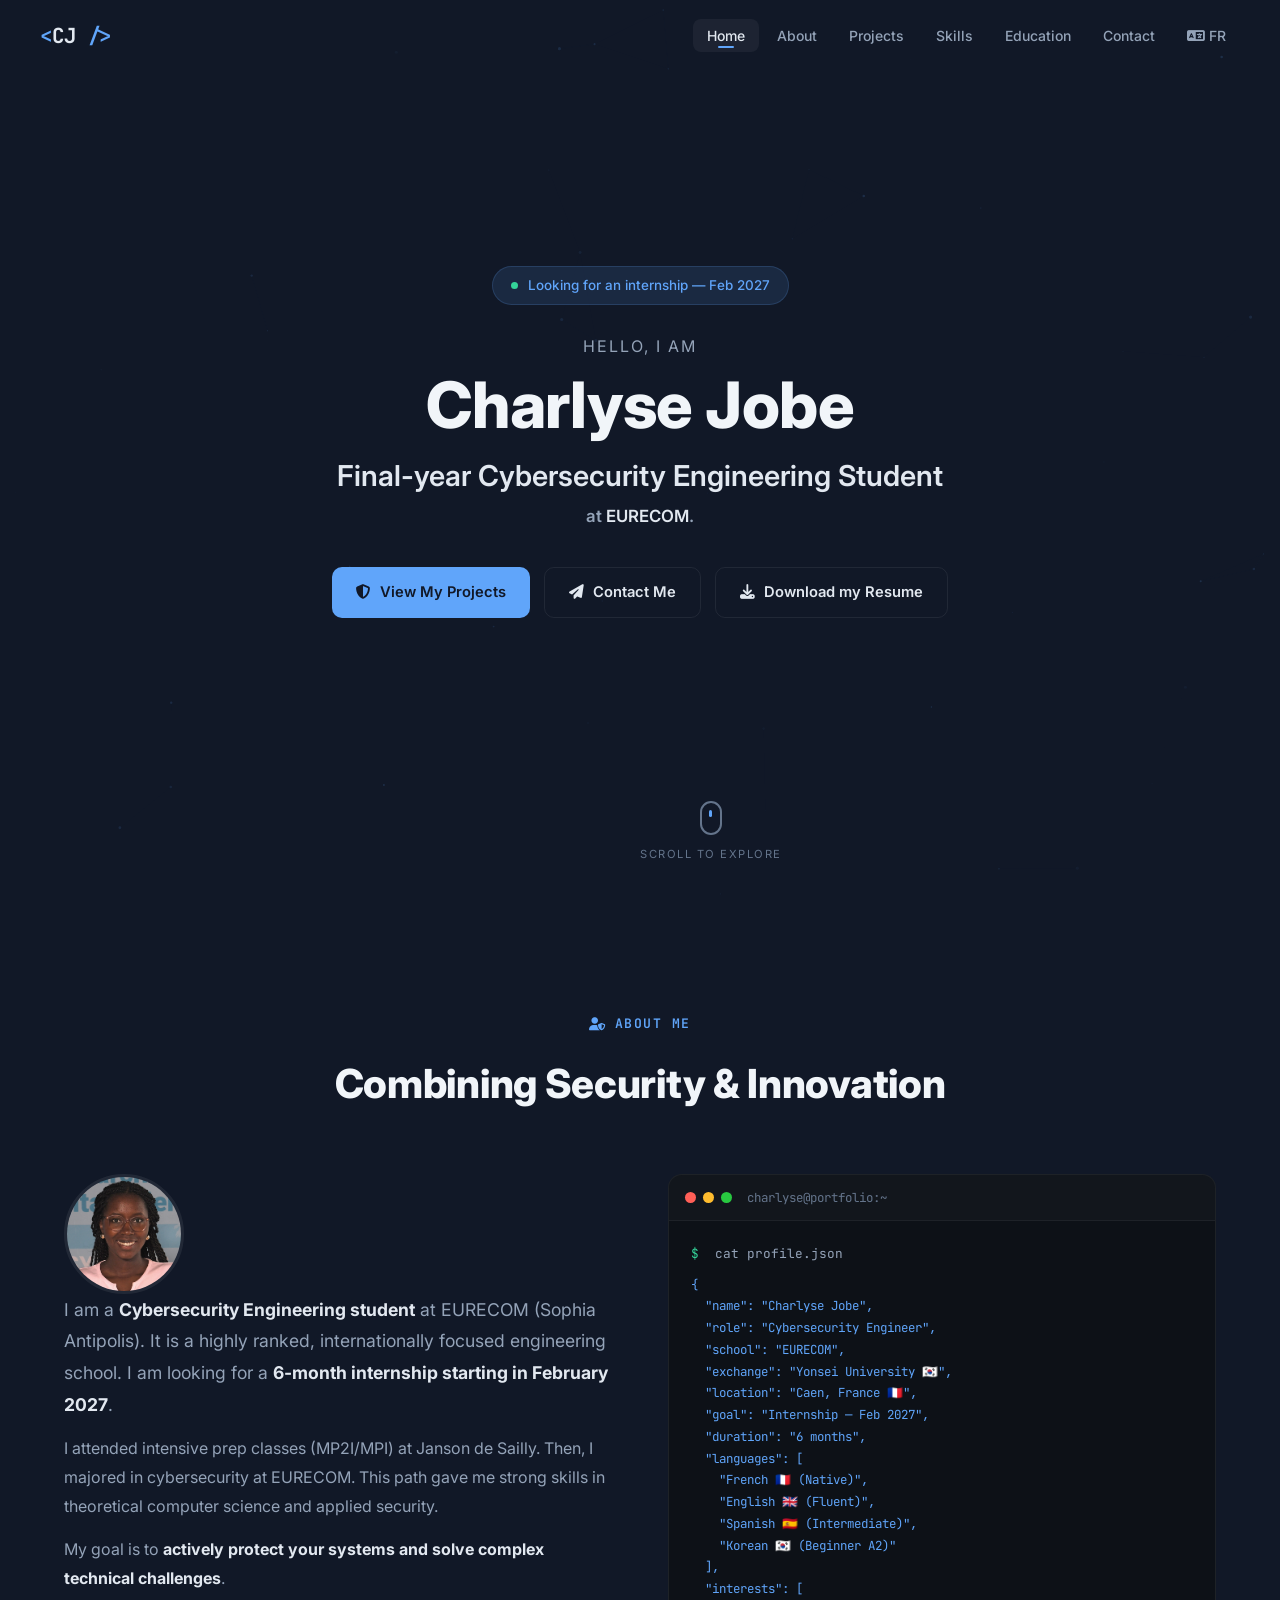
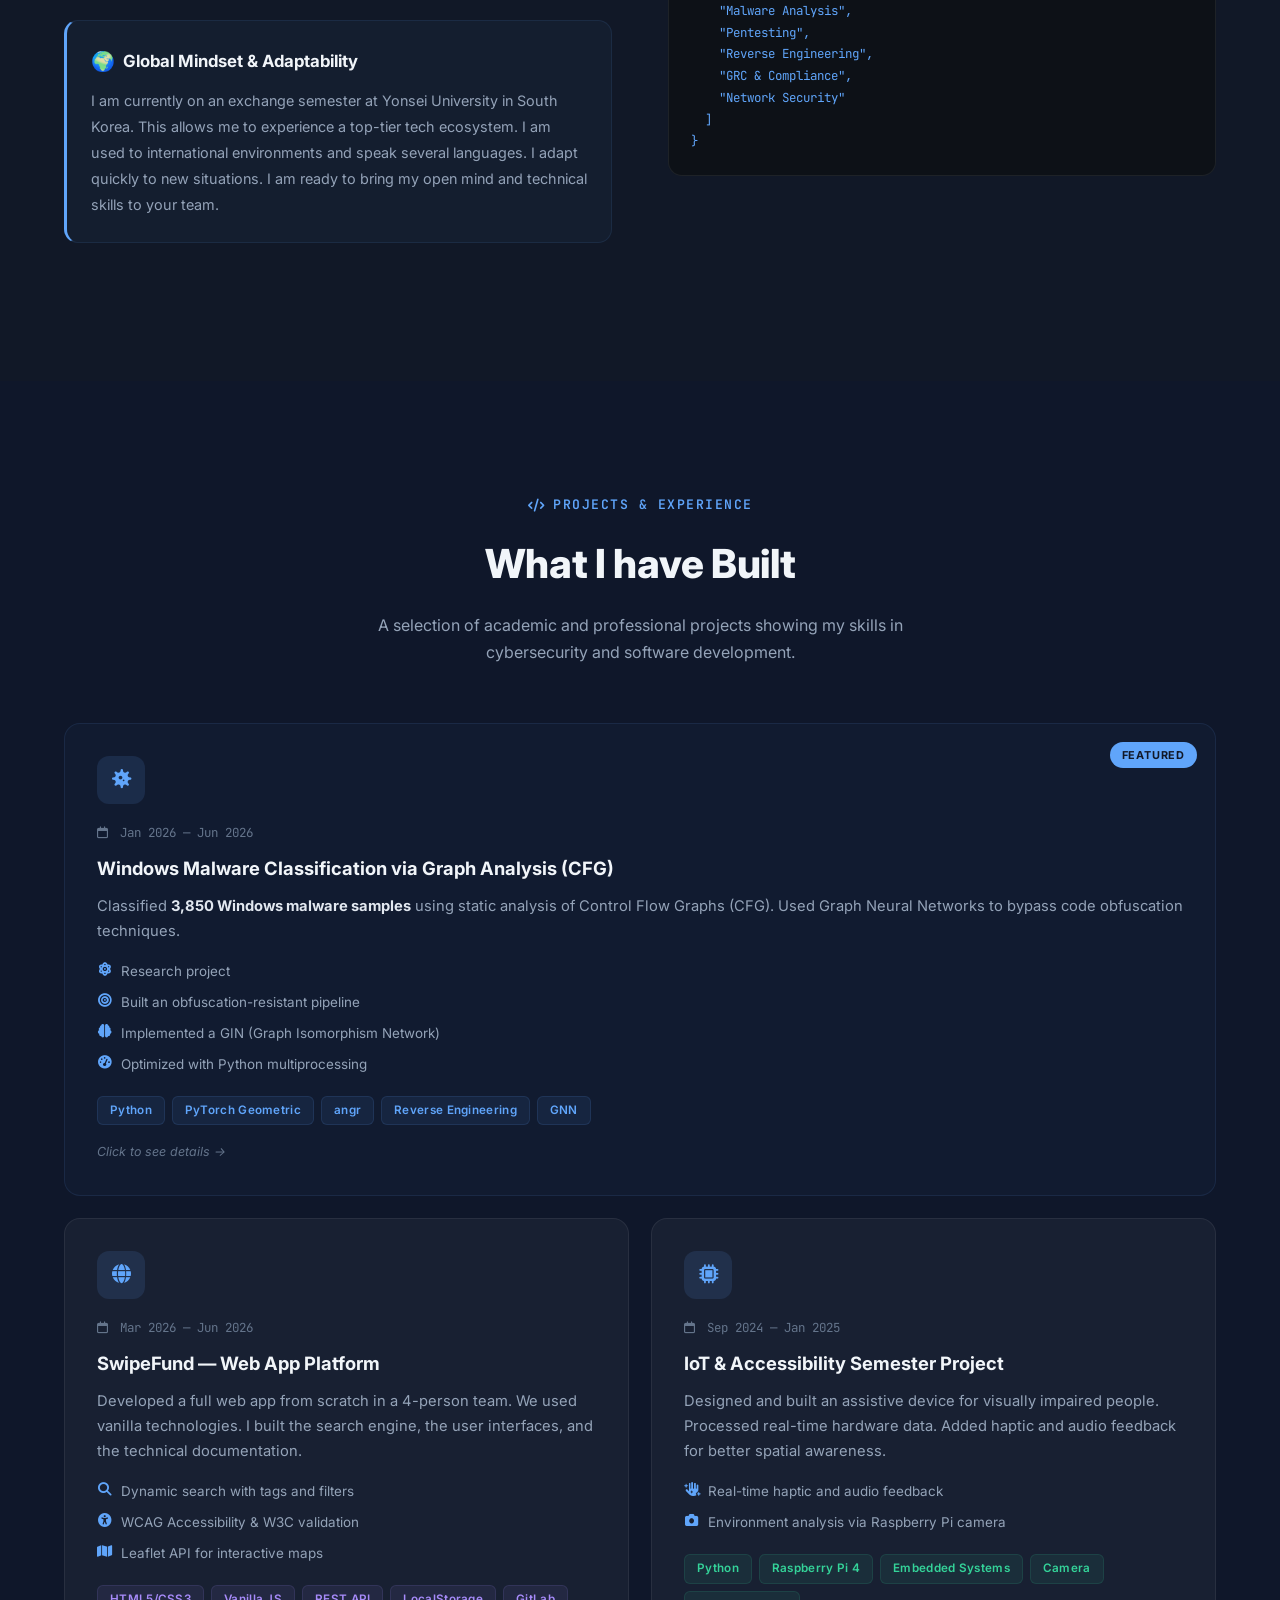
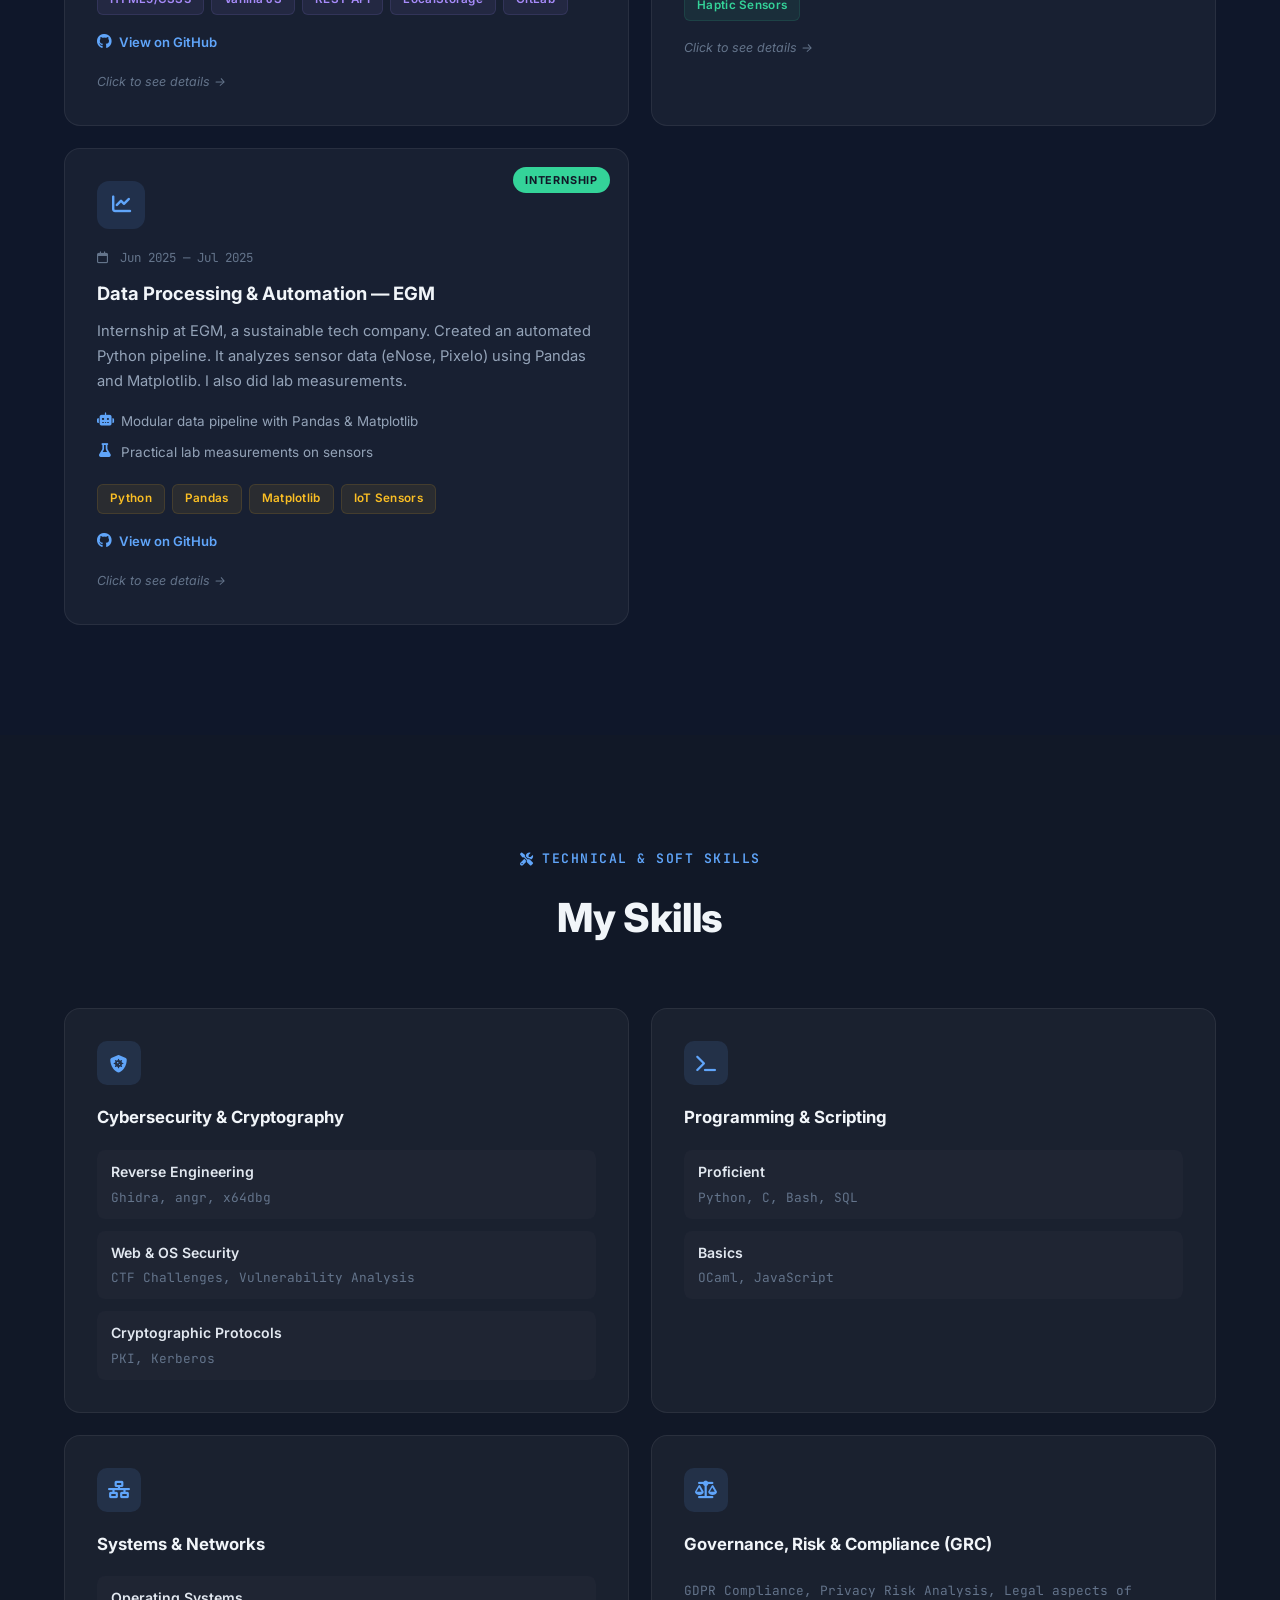
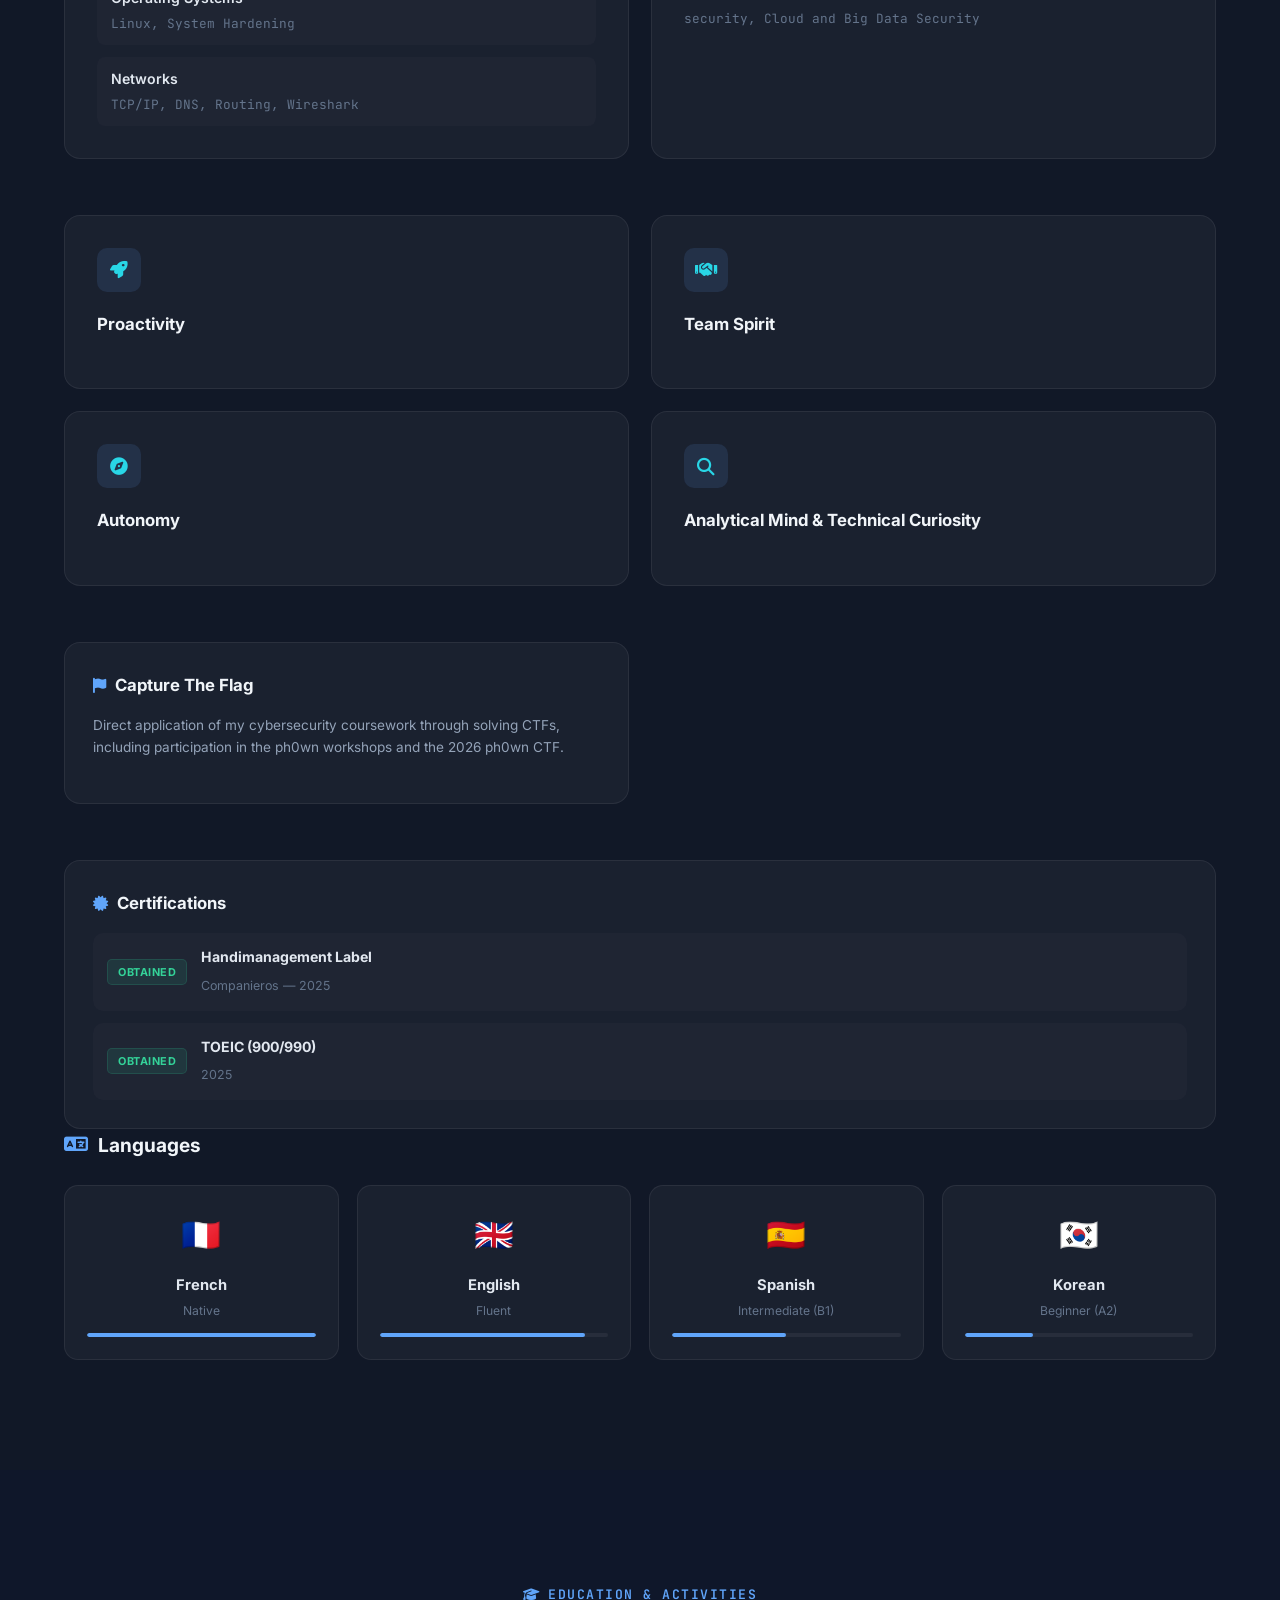
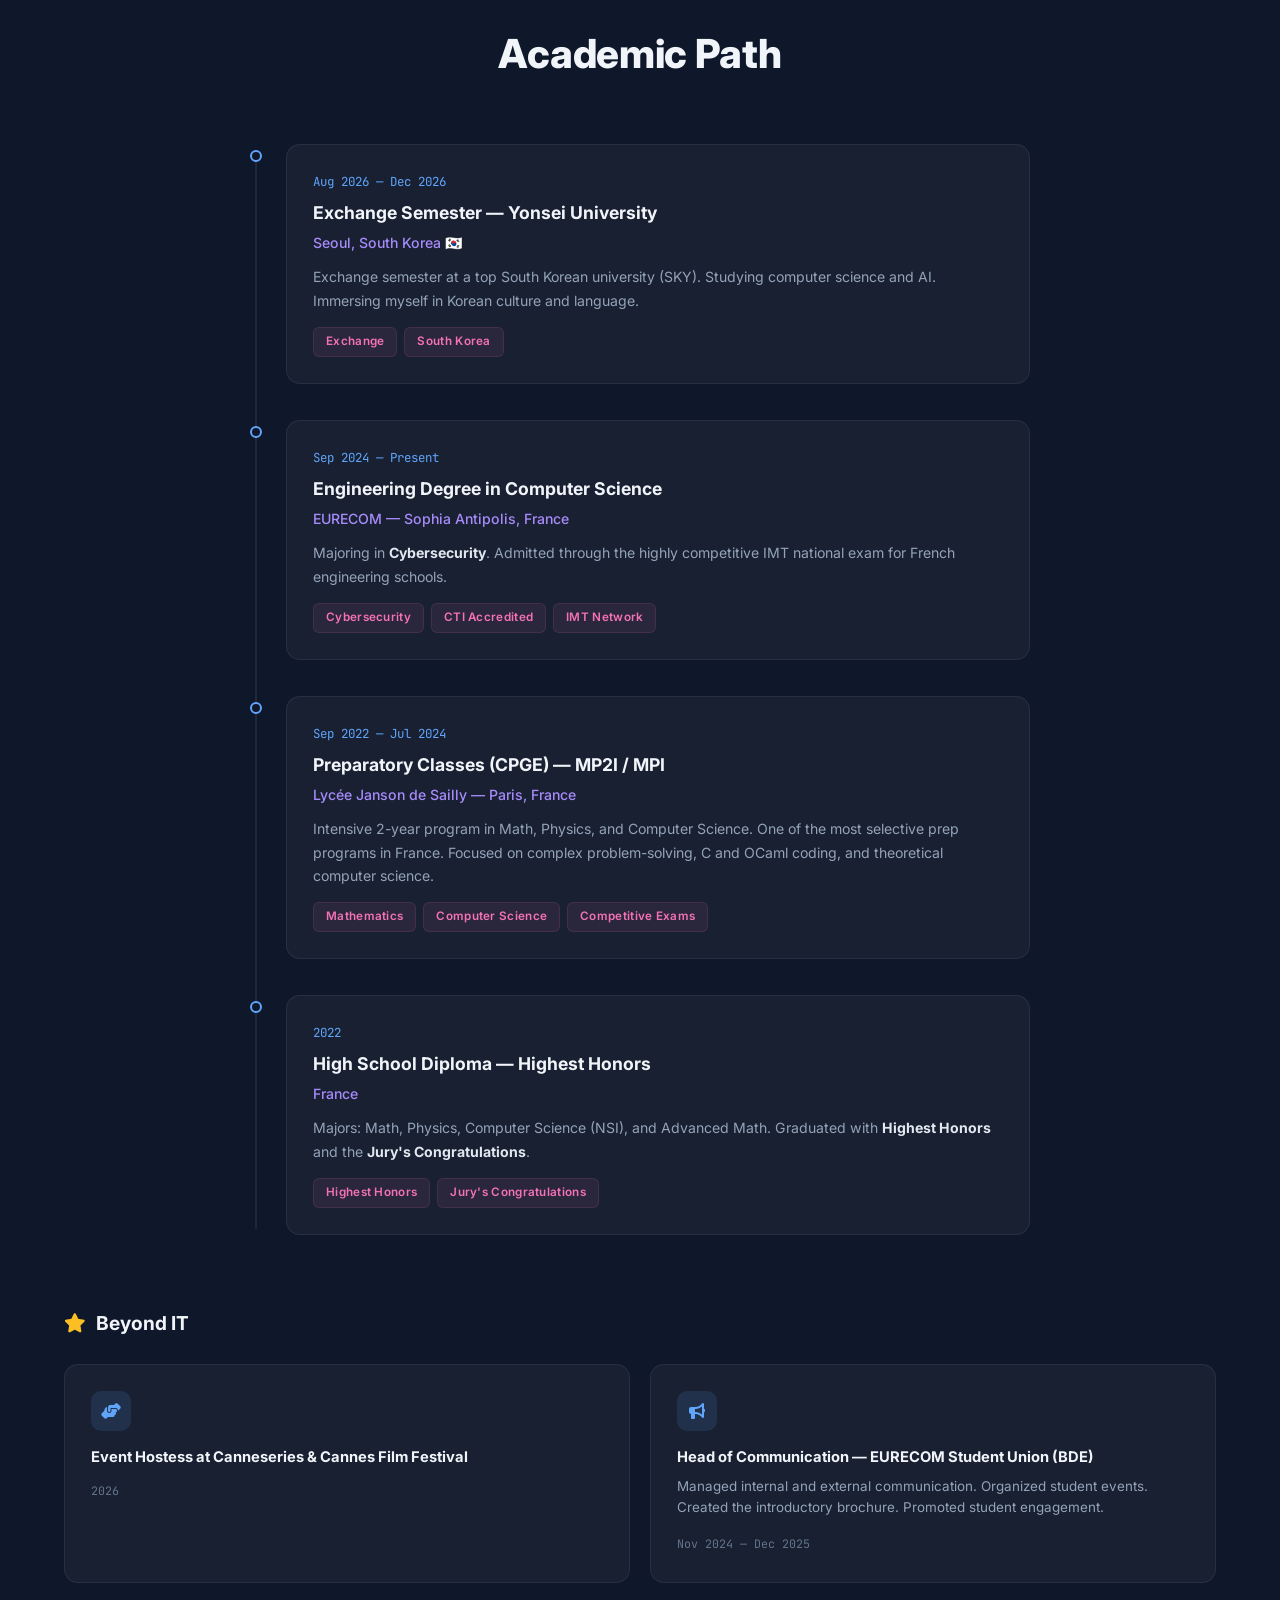
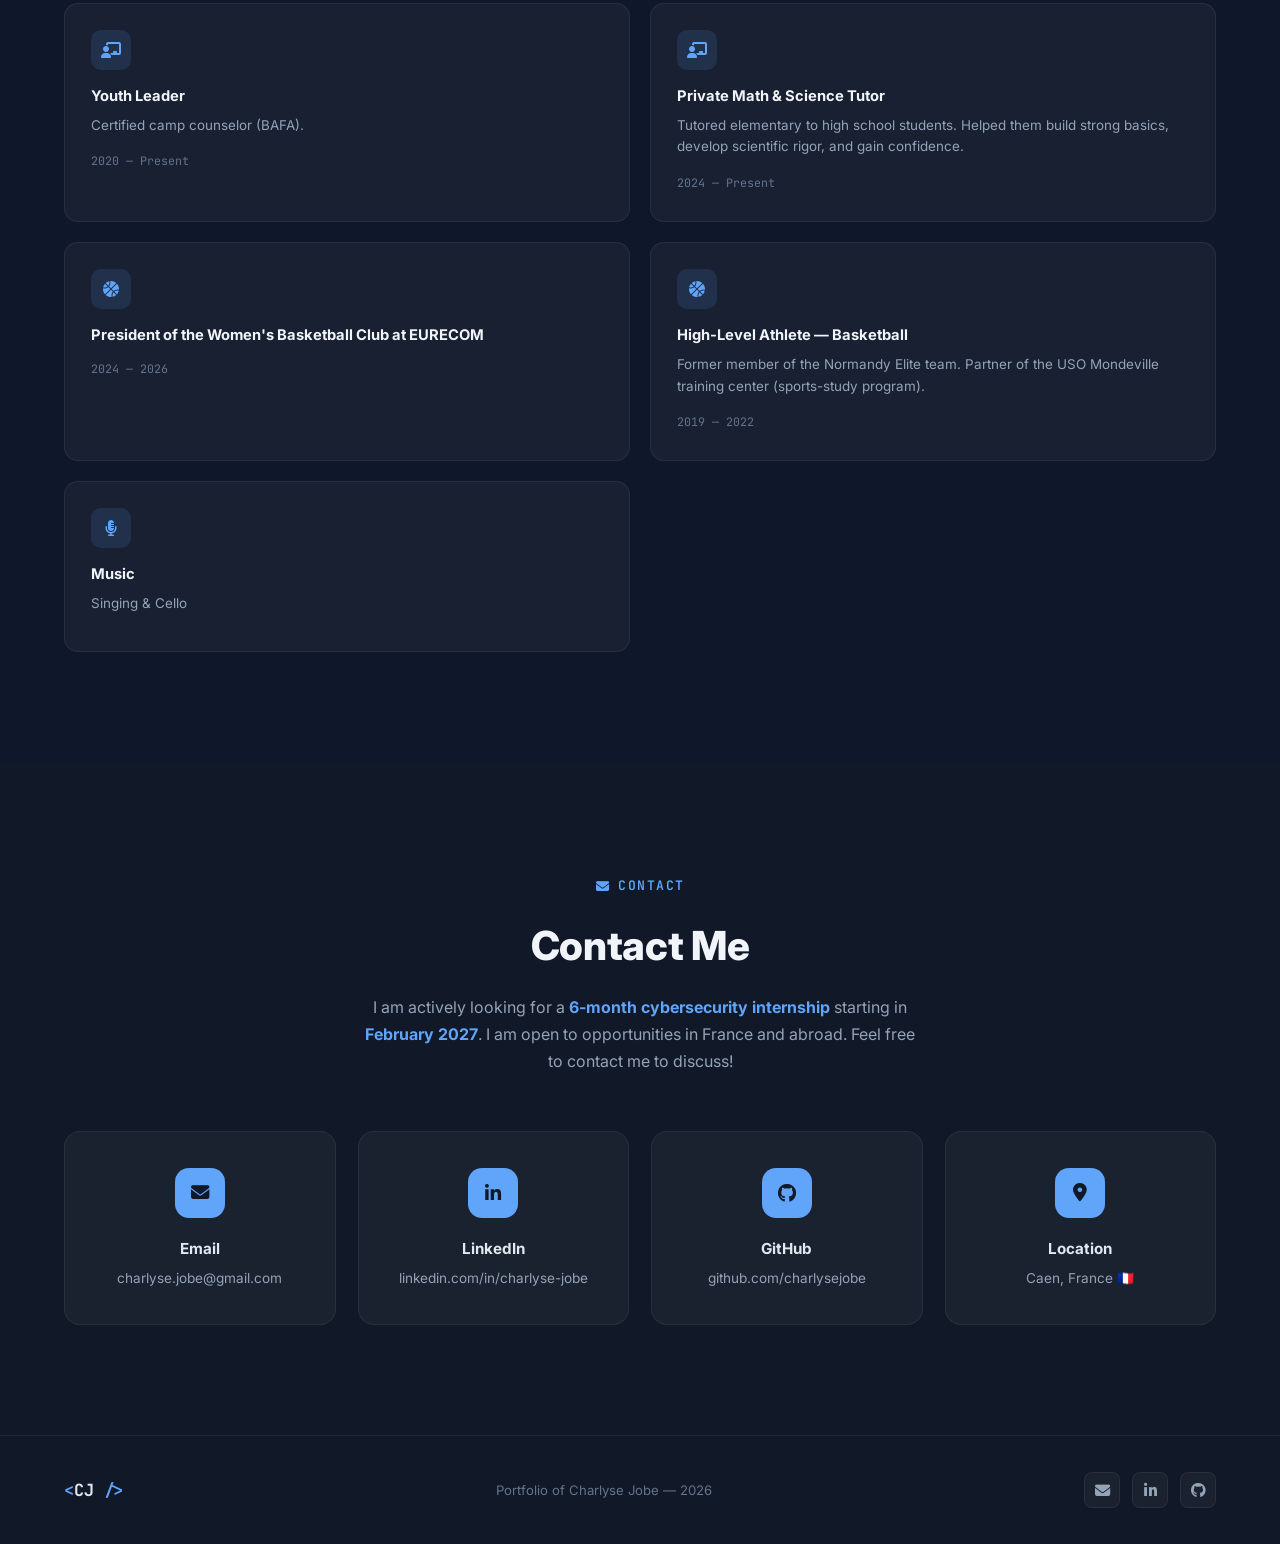
==== index-en.html @ ab2acad9 "Fix typo in hero title and description" ====
<!DOCTYPE html>
<html lang="en">
<head>
    <meta charset="UTF-8">
    <meta name="viewport" content="width=device-width, initial-scale=1.0">
    <title>Charlyse Jobe — Cybersecurity Engineer Portfolio</title>
    <meta name="description" content="Portfolio of Charlyse Jobe, cybersecurity engineering student at EURECOM. Specialized in malware analysis, reverse engineering, and GRC. Looking for a 6-month internship starting February 2027.">
    <link rel="preconnect" href="https://fonts.googleapis.com">
    <link rel="preconnect" href="https://fonts.gstatic.com" crossorigin>
    <link href="https://fonts.googleapis.com/css2?family=Inter:wght@300;400;500;600;700;800;900&family=JetBrains+Mono:wght@400;500;700&display=swap" rel="stylesheet">
    <link rel="stylesheet" href="https://cdnjs.cloudflare.com/ajax/libs/font-awesome/6.5.1/css/all.min.css">
    <link rel="stylesheet" href="style.css">
</head>
<body>
    <canvas id="particle-canvas"></canvas>

    <!-- Navigation -->
    <nav class="navbar" id="navbar">
        <a href="#hero" class="nav-logo" style="color: inherit; text-decoration: none;">
            <span class="logo-bracket">&lt;</span>CJ<span class="logo-slash"> /</span><span class="logo-bracket">&gt;</span>
        </a>
        <ul class="nav-links">
            <li><a href="#hero" class="nav-link active">Home</a></li>
            <li><a href="#about" class="nav-link">About</a></li>
            <li><a href="#projects" class="nav-link">Projects</a></li>
            <li><a href="#skills" class="nav-link">Skills</a></li>
            <li><a href="#education" class="nav-link">Education</a></li>
            <li><a href="#contact" class="nav-link">Contact</a></li>
            <li><a href="index.html" class="nav-link"><i class="fas fa-language"></i> FR</a></li>
        </ul>
        <button class="nav-toggle" id="nav-toggle" aria-label="Toggle navigation">
            <span></span><span></span><span></span>
        </button>
    </nav>

    <div class="mobile-menu" id="mobile-menu">
        <ul class="mobile-nav-links">
            <li><a href="#hero" class="mobile-nav-link">Home</a></li>
            <li><a href="#about" class="mobile-nav-link">About</a></li>
            <li><a href="#projects" class="mobile-nav-link">Projects</a></li>
            <li><a href="#skills" class="mobile-nav-link">Skills</a></li>
            <li><a href="#education" class="mobile-nav-link">Education</a></li>
            <li><a href="#contact" class="mobile-nav-link">Contact</a></li>
            <li><a href="index.html" class="mobile-nav-link"><i class="fas fa-language"></i> FR</a></li>
        </ul>
    </div>

    <!-- Hero Section -->
    <section class="hero" id="hero">
        <div class="hero-content">
            <div class="hero-badge">
                <span class="badge-dot"></span>
                <span>Looking for an internship — Feb 2027</span>
            </div>
            <h1 class="hero-name">
                <span class="hero-greeting">Hello, I am</span>
                <span class="hero-name-text">Charlyse Jobe</span>
            </h1>
            <div class="hero-title">
                <span class="hero-title-static">Final-year Cybersecurity Engineering Student</span>
                <span class="hero-title-dynamic" id="typed-text"></span>
                <p class="hero-description">
                at <strong>EURECOM</strong>.
                </p>
            </div>
            
            <div class="hero-cta">
                <a href="#projects" class="btn btn-primary">
                    <i class="fas fa-shield-halved"></i>
                    View My Projects
                </a>
                <a href="#contact" class="btn btn-outline">
                    <i class="fas fa-paper-plane"></i>
                    Contact Me
                </a>
                <a href="./CV_Charlyse_JOBE_Portfolio_EN.pdf" target="_blank" class="btn btn-outline" download>
                    <i class="fas fa-download"></i>
                    Download my Resume
                </a>
            </div>
        </div>
        <div class="scroll-indicator">
            <div class="mouse"><div class="wheel"></div></div>
            <span>Scroll to explore</span>
        </div>
    </section>

    <!-- About Section -->
    <section class="section" id="about">
        <div class="container">
            <div class="section-header">
                <span class="section-tag"><i class="fas fa-user-shield"></i> About Me</span>
                <h2 class="section-title">Combining Security & Innovation</h2>
            </div>
            <div class="about-grid">
                <div class="about-text">
                    <!-- Photo -->
                    <img src="./ckjeurecom.jpg" alt="Charlyse Jobe" class="about-photo">
                    
                    <p class="about-intro">
                        I am a <strong>Cybersecurity Engineering student</strong> at EURECOM (Sophia Antipolis). It is a highly ranked, internationally focused engineering school. I am looking for a <strong>6-month internship starting in February 2027</strong>.
                    </p>
                    <p>
                        I attended intensive prep classes (MP2I/MPI) at Janson de Sailly. Then, I majored in cybersecurity at EURECOM. This path gave me strong skills in theoretical computer science and applied security.
                    </p>
                    <p>
                        My goal is to <strong>actively protect your systems and solve complex technical challenges</strong>.
                    </p>

                    <!-- International Mindset -->
                    <div class="why-korea" data-reveal>
                        <h3><span class="flag-icon">🌍</span> Global Mindset & Adaptability</h3>
                        <p>
                            I am currently on an exchange semester at Yonsei University in South Korea. This allows me to experience a top-tier tech ecosystem. I am used to international environments and speak several languages. I adapt quickly to new situations. I am ready to bring my open mind and technical skills to your team.
                        </p>
                    </div>
                </div>
                <div class="about-card">
                    <div class="terminal-window">
                        <div class="terminal-header">
                            <span class="terminal-dot red"></span>
                            <span class="terminal-dot yellow"></span>
                            <span class="terminal-dot green"></span>
                            <span class="terminal-title">charlyse@portfolio:~</span>
                        </div>
                        <div class="terminal-body">
                            <p><span class="prompt">$</span> cat profile.json</p>
                            <pre><code>{
  "name": "Charlyse Jobe",
  "role": "Cybersecurity Engineer",
  "school": "EURECOM",
  "exchange": "Yonsei University 🇰🇷",
  "location": "Caen, France 🇫🇷",
  "goal": "Internship — Feb 2027",
  "duration": "6 months",
  "languages": [
    "French 🇫🇷 (Native)",
    "English 🇬🇧 (Fluent)",
    "Spanish 🇪🇸 (Intermediate)",
    "Korean 🇰🇷 (Beginner A2)"
  ],
  "interests": [
    "Malware Analysis",
    "Pentesting",
    "Reverse Engineering",
    "GRC & Compliance",
    "Network Security"
  ]
}</code></pre>
                        </div>
                    </div>
                </div>
            </div>
        </div>
    </section>

    <!-- Projects Section -->
    <section class="section section-alt" id="projects">
        <div class="container">
            <div class="section-header">
                <span class="section-tag"><i class="fas fa-code"></i> Projects & Experience</span>
                <h2 class="section-title">What I have Built</h2>
                <p class="section-subtitle">A selection of academic and professional projects showing my skills in cybersecurity and software development.</p>
            </div>
            
            <div class="projects-grid">
                <!-- Projet Malware -->
                <div class="project-card featured" data-reveal data-modal="modal-malware" style="cursor:pointer">
                    <div class="project-icon"><i class="fas fa-virus"></i></div>
                    <div class="project-badge">Featured</div>
                    <div class="project-date"><i class="far fa-calendar"></i> Jan 2026 — Jun 2026</div>
                    <h3 class="project-title">Windows Malware Classification via Graph Analysis (CFG)</h3>
                    <p class="project-description">
                        Classified <strong>3,850 Windows malware samples</strong> using static analysis of Control Flow Graphs (CFG). Used Graph Neural Networks to bypass code obfuscation techniques.
                    </p>
                    <div class="project-details">
                        <div class="detail-item"><i class="fa-solid fa-atom"></i><span>Research project</span></div>
                        <div class="detail-item"><i class="fas fa-bullseye"></i><span>Built an obfuscation-resistant pipeline</span></div>
                        <div class="detail-item"><i class="fas fa-brain"></i><span>Implemented a GIN (Graph Isomorphism Network)</span></div>
                        <div class="detail-item"><i class="fas fa-tachometer-alt"></i><span>Optimized with Python multiprocessing</span></div>
                    </div>
                    <div class="project-tags">
                        <span class="tag tag-cyber">Python</span>
                        <span class="tag tag-cyber">PyTorch Geometric</span>
                        <span class="tag tag-cyber">angr</span>
                        <span class="tag tag-cyber">Reverse Engineering</span>
                        <span class="tag tag-cyber">GNN</span>
                    </div>
                </div>

                <!-- Projet SwipeFund -->
                <div class="project-card" data-reveal data-modal="modal-swipefund" style="cursor:pointer">
                    <div class="project-icon"><i class="fas fa-globe"></i></div>
                    <div class="project-date"><i class="far fa-calendar"></i> Mar 2026 — Jun 2026</div>
                    <h3 class="project-title">SwipeFund — Web App Platform</h3>
                    <p class="project-description">
                        Developed a full web app from scratch in a 4-person team. We used vanilla technologies. I built the search engine, the user interfaces, and the technical documentation.
                    </p>
                    <div class="project-details">
                        <div class="detail-item"><i class="fas fa-search"></i><span>Dynamic search with tags and filters</span></div>
                        <div class="detail-item"><i class="fas fa-universal-access"></i><span>WCAG Accessibility & W3C validation</span></div>
                        <div class="detail-item"><i class="fas fa-map"></i><span>Leaflet API for interactive maps</span></div>
                    </div>
                    <div class="project-tags">
                        <span class="tag tag-dev">HTML5/CSS3</span>
                        <span class="tag tag-dev">Vanilla JS</span>
                        <span class="tag tag-dev">REST API</span>
                        <span class="tag tag-dev">LocalStorage</span>
                        <span class="tag tag-dev">GitLab</span>
                    </div>
                    <a href="https://github.com/charlysejobe/swipe-fund-web-app" target="_blank" rel="noopener" class="project-link"><i class="fab fa-github"></i> View on GitHub</a>
                </div>

                <!-- Projet IoT -->
                <div class="project-card" data-reveal data-modal="modal-iot" style="cursor:pointer">
                    <div class="project-icon"><i class="fas fa-microchip"></i></div>
                    <div class="project-date"><i class="far fa-calendar"></i> Sep 2024 — Jan 2025</div>
                    <h3 class="project-title">IoT & Accessibility Semester Project</h3>
                    <p class="project-description">
                        Designed and built an assistive device for visually impaired people. Processed real-time hardware data. Added haptic and audio feedback for better spatial awareness.
                    </p>
                    <div class="project-details">
                        <div class="detail-item"><i class="fas fa-hand-sparkles"></i><span>Real-time haptic and audio feedback</span></div>
                        <div class="detail-item"><i class="fas fa-camera"></i><span>Environment analysis via Raspberry Pi camera</span></div>
                    </div>
                    <div class="project-tags">
                        <span class="tag tag-iot">Python</span>
                        <span class="tag tag-iot">Raspberry Pi 4</span>
                        <span class="tag tag-iot">Embedded Systems</span>
                        <span class="tag tag-iot">Camera</span>
                        <span class="tag tag-iot">Haptic Sensors</span>
                    </div>
                </div>

                <!-- Projet EGM -->
                <div class="project-card" data-reveal data-modal="modal-egm" style="cursor:pointer">
                    <div class="project-icon"><i class="fas fa-chart-line"></i></div>
                    <div class="project-badge badge-work">Internship</div>
                    <div class="project-date"><i class="far fa-calendar"></i> Jun 2025 — Jul 2025</div>
                    <h3 class="project-title">Data Processing & Automation — EGM</h3>
                    <p class="project-description">
                        Internship at EGM, a sustainable tech company. Created an automated Python pipeline. It analyzes sensor data (eNose, Pixelo) using Pandas and Matplotlib. I also did lab measurements.
                    </p>
                    <div class="project-details">
                        <div class="detail-item"><i class="fas fa-robot"></i><span>Modular data pipeline with Pandas & Matplotlib</span></div>
                        <div class="detail-item"><i class="fas fa-flask"></i><span>Practical lab measurements on sensors</span></div>
                    </div>
                    <div class="project-tags">
                        <span class="tag tag-data">Python</span>
                        <span class="tag tag-data">Pandas</span>
                        <span class="tag tag-data">Matplotlib</span>
                        <span class="tag tag-data">IoT Sensors</span>
                    </div>
                    <a href="https://github.com/charlysejobe/egm_internship" target="_blank" rel="noopener" class="project-link"><i class="fab fa-github"></i> View on GitHub</a>
                </div>
            </div>
        </div>
    </section>

    <!-- Skills Section -->
    <section class="section" id="skills">
        <div class="container">
            <div class="section-header">
                <span class="section-tag"><i class="fas fa-tools"></i> Technical & Soft Skills</span>
                <h2 class="section-title">My Skills</h2>
            </div>
            <div class="skills-grid">
                <div class="skill-category" data-reveal>
                    <div class="skill-category-icon"><i class="fas fa-shield-virus"></i></div>
                    <h3>Cybersecurity & Cryptography</h3>
                    <div class="skill-items">
                        <div class="skill-item">
                            <span class="skill-name">Reverse Engineering</span>
                            <div class="skill-tools">Ghidra, angr, x64dbg</div>
                        </div>
                        <div class="skill-item">
                            <span class="skill-name">Web & OS Security</span>
                            <div class="skill-tools">CTF Challenges, Vulnerability Analysis</div>
                        </div>
                        <div class="skill-item">
                            <span class="skill-name">Cryptographic Protocols</span>
                            <div class="skill-tools">PKI, Kerberos</div>
                        </div>
                    </div>
                </div>
                <div class="skill-category" data-reveal>
                    <div class="skill-category-icon"><i class="fas fa-terminal"></i></div>
                    <h3>Programming & Scripting</h3>
                    <div class="skill-items">
                        <div class="skill-item">
                            <span class="skill-name">Proficient</span>
                            <div class="skill-tools">Python, C, Bash, SQL</div>
                        </div>
                        <div class="skill-item">
                            <span class="skill-name">Basics</span>
                            <div class="skill-tools">OCaml, JavaScript</div>
                        </div>
                    </div>
                </div>
                <div class="skill-category" data-reveal>
                    <div class="skill-category-icon"><i class="fas fa-network-wired"></i></div>
                    <h3>Systems & Networks</h3>
                    <div class="skill-items">
                        <div class="skill-item">
                            <span class="skill-name">Operating Systems</span>
                            <div class="skill-tools">Linux, System Hardening</div>
                        </div>
                        <div class="skill-item">
                            <span class="skill-name">Networks</span>
                            <div class="skill-tools">TCP/IP, DNS, Routing, Wireshark</div>
                        </div>
                    </div>
                </div>
                <div class="skill-category" data-reveal>
                    <div class="skill-category-icon"><i class="fas fa-scale-balanced"></i></div>
                    <h3>Governance, Risk & Compliance (GRC)</h3>
                     <span class="skill-tools">GDPR Compliance, Privacy Risk Analysis, Legal aspects of security, Cloud and Big Data Security</span>
                </div>
            </div>
            <div class="skills-grid">
                <div class="skill-category" data-reveal>
                    <div class="skill-category-icon"><i class="fas fa-rocket"></i></div>
                    <h3>Proactivity</h3>
                </div>
                <div class="skill-category" data-reveal>
                    <div class="skill-category-icon"><i class="fas fa-handshake"></i></div>
                    <h3>Team Spirit</h3>
                </div>
                <div class="skill-category" data-reveal>
                    <div class="skill-category-icon"><i class="fas fa-compass"></i></div>
                    <h3>Autonomy</h3>
                </div>
                <div class="skill-category" data-reveal>
                    <div class="skill-category-icon"><i class="fas fa-magnifying-glass"></i></div>
                    <h3>Analytical Mind & Technical Curiosity</h3>
                </div>
            </div>

            <!-- CTFs & Certifications-->
            <div class="ctf-certs-grid">
                <!-- CTF Profiles -->
                <div class="ctf-section" data-reveal>
                    <h3 class="subsection-title"><i class="fas fa-flag"></i>Capture The Flag</h3>
                    <p class="ctf-intro">Direct application of my cybersecurity coursework through solving CTFs, including participation in the ph0wn workshops and the 2026 ph0wn CTF.</p>
                </div>
            </div>
            <!-- Certifications -->
            <div class="certs-section" data-reveal>
                <h3 class="subsection-title"><i class="fas fa-certificate"></i> Certifications</h3>
                <div class="cert-list">
                    <div class="cert-item">
                        <div class="cert-status obtained">Obtained</div>
                        <div>
                            <strong>Handimanagement Label</strong>
                            <span>Companieros — 2025</span>
                        </div>
                    </div> 
                    <div class="cert-item">
                        <div class="cert-status obtained">Obtained</div>
                        <div>
                            <strong>TOEIC (900/990)</strong>
                            <span>2025</span>
                        </div>
                    </div>
                </div>
            </div>
            
            <!-- Languages Spoken -->
            <div class="languages-section">
                <h3 class="languages-title"><i class="fas fa-language"></i> Languages</h3>
                <div class="languages-grid">
                    <div class="language-card" data-reveal>
                        <span class="language-flag">🇫🇷</span>
                        <span class="language-name">French</span>
                        <span class="language-level">Native</span>
                        <div class="language-bar"><div class="language-fill" style="--fill-width: 100%"></div></div>
                    </div>
                    <div class="language-card" data-reveal>
                        <span class="language-flag">🇬🇧</span>
                        <span class="language-name">English</span>
                        <span class="language-level">Fluent</span>
                        <div class="language-bar"><div class="language-fill" style="--fill-width: 90%"></div></div>
                    </div>
                    <div class="language-card" data-reveal>
                        <span class="language-flag">🇪🇸</span>
                        <span class="language-name">Spanish</span>
                        <span class="language-level">Intermediate (B1)</span>
                        <div class="language-bar"><div class="language-fill" style="--fill-width: 50%"></div></div>
                    </div>
                    <div class="language-card" data-reveal>
                        <span class="language-flag">🇰🇷</span>
                        <span class="language-name">Korean</span>
                        <span class="language-level">Beginner (A2)</span>
                        <div class="language-bar"><div class="language-fill" style="--fill-width: 30%"></div></div>
                    </div>
                </div>
            </div>
        </div>
    </section>

    <!-- Education Section -->
    <section class="section section-alt" id="education">
        <div class="container">
            <div class="section-header">
                <span class="section-tag"><i class="fas fa-graduation-cap"></i> Education & Activities</span>
                <h2 class="section-title">Academic Path</h2>
            </div>
            <div class="timeline">
                <div class="timeline-item" data-reveal>
                    <div class="timeline-marker"></div>
                    <div class="timeline-content">
                        <div class="timeline-date">Aug 2026 — Dec 2026</div>
                        <h3>Exchange Semester — Yonsei University</h3>
                        <h4>Seoul, South Korea 🇰🇷</h4>
                        <p>Exchange semester at a top South Korean university (SKY). Studying computer science and AI. Immersing myself in Korean culture and language.</p>
                        <div class="timeline-tags">
                            <span class="tag tag-edu">Exchange</span>
                            <span class="tag tag-edu">South Korea</span>
                        </div>
                    </div>
                </div>
                <div class="timeline-item" data-reveal>
                    <div class="timeline-marker"></div>
                    <div class="timeline-content">
                        <div class="timeline-date">Sep 2024 — Present</div>
                        <h3>Engineering Degree in Computer Science</h3>
                        <h4>EURECOM — Sophia Antipolis, France</h4>
                        <p>Majoring in <strong>Cybersecurity</strong>. Admitted through the highly competitive IMT national exam for French engineering schools.</p>
                        <div class="timeline-tags">
                            <span class="tag tag-edu">Cybersecurity</span>
                            <span class="tag tag-edu">CTI Accredited</span>
                            <span class="tag tag-edu">IMT Network</span>
                        </div>
                    </div>
                </div>
                <div class="timeline-item" data-reveal>
                    <div class="timeline-marker"></div>
                    <div class="timeline-content">
                        <div class="timeline-date">Sep 2022 — Jul 2024</div>
                        <h3>Preparatory Classes (CPGE) — MP2I / MPI</h3>
                        <h4>Lycée Janson de Sailly — Paris, France</h4>
                        <p>Intensive 2-year program in Math, Physics, and Computer Science. One of the most selective prep programs in France. Focused on complex problem-solving, C and OCaml coding, and theoretical computer science.</p>
                        <div class="timeline-tags">
                            <span class="tag tag-edu">Mathematics</span>
                            <span class="tag tag-edu">Computer Science</span>
                            <span class="tag tag-edu">Competitive Exams</span>
                        </div>
                    </div>
                </div>
                <div class="timeline-item" data-reveal>
                    <div class="timeline-marker"></div>
                    <div class="timeline-content">
                        <div class="timeline-date">2022</div>
                        <h3>High School Diploma — Highest Honors</h3>
                        <h4>France</h4>
                        <p>Majors: Math, Physics, Computer Science (NSI), and Advanced Math. Graduated with <strong>Highest Honors</strong> and the <strong>Jury's Congratulations</strong>.</p>
                        <div class="timeline-tags">
                            <span class="tag tag-edu">Highest Honors</span>
                            <span class="tag tag-edu">Jury's Congratulations</span>
                        </div>
                    </div>
                </div>
            </div>

            <div class="extra-section">
                <h3 class="extra-title"><i class="fas fa-star"></i> Beyond IT</h3>
                <div class="extra-grid">
                    <div class="extra-card" data-reveal>
                        <div class="extra-icon"><i class="fas fa-handshake-angle"></i></div>
                        <h4>Event Hostess at Canneseries & Cannes Film Festival</h4>
                        <span class="extra-date">2026</span>
                    </div>
                    <div class="extra-card" data-reveal>
                        <div class="extra-icon"><i class="fas fa-bullhorn"></i></div>
                        <h4>Head of Communication — EURECOM Student Union (BDE)</h4>
                        <p>Managed internal and external communication. Organized student events. Created the introductory brochure. Promoted student engagement.</p>
                        <span class="extra-date">Nov 2024 — Dec 2025</span>
                    </div>
                    <div class="extra-card" data-reveal>
                        <div class="extra-icon"><i class="fas fa-chalkboard-teacher"></i></div>
                        <h4>Youth Leader</h4>
                        <p>Certified camp counselor (BAFA).</p>
                        <span class="extra-date">2020 — Present</span>
                    </div>
                    <div class="extra-card" data-reveal>
                        <div class="extra-icon"><i class="fas fa-chalkboard-teacher"></i></div>
                        <h4>Private Math & Science Tutor</h4>
                        <p>Tutored elementary to high school students. Helped them build strong basics, develop scientific rigor, and gain confidence.</p>
                        <span class="extra-date">2024 — Present</span>
                    </div>
                    <div class="extra-card" data-reveal>
                        <div class="extra-icon"><i class="fas fa-basketball"></i></div>
                        <h4>President of the Women's Basketball Club at EURECOM</h4>
                        <span class="extra-date">2024 — 2026</span>
                    </div>
                    <div class="extra-card" data-reveal>
                        <div class="extra-icon"><i class="fas fa-basketball"></i></div>
                        <h4>High-Level Athlete — Basketball</h4>
                        <p>Former member of the Normandy Elite team. Partner of the USO Mondeville training center (sports-study program).</p>
                        <span class="extra-date">2019 — 2022</span>
                    </div>
                    <div class="extra-card" data-reveal>
                        <div class="extra-icon"><i class="fas fa-microphone-lines"></i></div>
                        <h4>Music</h4>
                    <p>Singing & Cello</p>
                    </div>
                    
                </div>
            </div>
        </div>
    </section>

    <!-- Contact Section -->
    <section class="section" id="contact">
        <div class="container">
            <div class="section-header">
                <span class="section-tag"><i class="fas fa-envelope"></i> Contact</span>
                <h2 class="section-title">Contact Me</h2>
                <p class="section-subtitle">
                    I am actively looking for a <strong>6-month cybersecurity internship</strong> starting in <strong>February 2027</strong>.
                    I am open to opportunities in France and abroad. Feel free to contact me to discuss!</p>
            </div>
            <div class="contact-grid">
                <a href="mailto:charlyse.jobe@gmail.com" class="contact-card" data-reveal>
                    <div class="contact-icon"><i class="fas fa-envelope"></i></div>
                    <h3>Email</h3>
                    <p>charlyse.jobe@gmail.com</p>
                </a>
                <a href="https://linkedin.com/in/charlyse-jobe" target="_blank" rel="noopener" class="contact-card" data-reveal>
                    <div class="contact-icon"><i class="fab fa-linkedin-in"></i></div>
                    <h3>LinkedIn</h3>
                    <p>linkedin.com/in/charlyse-jobe</p>
                </a>
                <a href="https://github.com/charlysejobe" target="_blank" rel="noopener" class="contact-card" data-reveal>
                    <div class="contact-icon"><i class="fab fa-github"></i></div>
                    <h3>GitHub</h3>
                    <p>github.com/charlysejobe</p>
                </a>
                <div class="contact-card" data-reveal>
                    <div class="contact-icon"><i class="fas fa-map-marker-alt"></i></div>
                    <h3>Location</h3>
                    <p>Caen, France 🇫🇷</p>
                </div>
            </div>
        </div>
    </section>

    <!-- Footer -->
    <footer class="footer">
        <div class="container">
            <div class="footer-content">
                <div class="footer-logo">
                    <span class="logo-bracket">&lt;</span>CJ<span class="logo-slash"> /</span><span class="logo-bracket">&gt;</span>
                </div>
                <p> Portfolio of Charlyse Jobe — 2026</p>
                <div class="footer-links">
                    <a href="mailto:charlyse.jobe@gmail.com" aria-label="Email"><i class="fas fa-envelope"></i></a>
                    <a href="https://linkedin.com/in/charlyse-jobe" target="_blank" rel="noopener" aria-label="LinkedIn"><i class="fab fa-linkedin-in"></i></a>
                    <a href="https://github.com/charlysejobe" target="_blank" rel="noopener" aria-label="GitHub"><i class="fab fa-github"></i></a>
                </div>
            </div>
        </div>
    </footer>

    <!-- Project Detail Modals -->
    <div class="modal-overlay" id="modal-overlay"></div>

    <!-- Modal: Malware Classification -->
    <div class="project-modal" id="modal-malware">
        <button class="modal-close" aria-label="Close"><i class="fas fa-xmark"></i></button>
        <div class="modal-banner">
            <img src="./img-malware.jpg" alt="Malware classification pipeline diagram">
        </div>
        <div class="modal-body">
            <span class="modal-tag">Semester Project — Cybersecurity & AI</span>
            <h2>Windows Malware Classification via Graph Analysis (CFG)</h2>
            <div class="modal-meta">
                <span><i class="far fa-calendar"></i> Jan 2026 — Jun 2026</span>
                <span><i class="fas fa-school"></i> EURECOM</span>
            </div>

            <div class="modal-section">
                <h3>Context & Challenge</h3>
                <p>Traditional malware detection uses signature-based methods. These are easily bypassed via code obfuscation. This project aimed to build an <strong>obfuscation-resistant classification method</strong>. We analyzed structural properties of malicious binaries instead of raw content.</p>
            </div>

            <div class="modal-section">
                <h3>Approach</h3>
                <ol>
                    <li><strong>Binary Analysis:</strong> Extracted Control Flow Graphs (CFG) from 3,850 Windows PE malware samples using the <em>angr</em> framework.</li>
                    <li><strong>Graph Representation:</strong> Converted each CFG into a Machine Learning data structure. We preserved structural relations between code blocks.</li>
                    <li><strong>GNN Classification:</strong> Trained a Graph Isomorphism Network (GIN) using PyTorch Geometric. We classified malware families using only their control graph structure.</li>
                    <li><strong>Optimization:</strong> Used Python multiprocessing to speed up the binary analysis step.</li>
                </ol>
            </div>

            <div class="modal-section">
                <h3>Key Results</h3>
                <ul>
                    <li><strong>Data Processing:</strong> Extracted 3,850 static CFGs across <strong>235 malware families</strong>.</li>
                    <li><strong>Model Architecture:</strong> Designed a 2-layer GIN with Batch Normalization and Global Mean Pooling. It handles massive graphs without gradient explosion.</li>
                    <li><strong>Performance:</strong> Reached <strong>40.39%</strong> test accuracy on a highly complex 235-class task. Training loss successfully dropped from 5.32 to 3.15.</li>
                    <li><strong>Resilience:</strong> Proved that the GIN model preserves structural density well. It captures obfuscated malware structures better than standard GCNs.</li>
                </ul>
            </div>

            <div class="modal-section">
                <h3>Technologies</h3>
                <div class="modal-tech">
                    <span>Python</span><span>PyTorch Geometric</span><span>angr</span><span>Reverse Engineering</span><span>GNN / GIN</span><span>Multiprocessing</span>
                </div>
            </div>
        </div>
    </div>

    <!-- Modal: SwipeFund -->
    <div class="project-modal" id="modal-swipefund">
        <button class="modal-close" aria-label="Close"><i class="fas fa-xmark"></i></button>
        <div class="modal-banner">
            <img src="./img-swipefund.png" alt="SwipeFund Web App Homepage">
        </div>
        <div class="modal-body">
            <span class="modal-tag">Web Architecture Project</span>
            <h2>SwipeFund — Web App Platform</h2>
            <div class="modal-meta">
                <span><i class="far fa-calendar"></i> Mar 2026 — Jun 2026</span>
                <span><i class="fas fa-school"></i> EURECOM</span>
                <a href="https://charlysejobe.github.io/swipe-fund-web-app/" target="_blank" rel="noopener" style="color:var(--accent)"><i class="fas fa-globe"></i> Live Demo</a>
                <a href="https://github.com/charlysejobe/swipe-fund-web-app" target="_blank" rel="noopener" style="color:var(--accent)"><i class="fab fa-github"></i> GitHub</a>
            </div>

            <div class="modal-section">
                <h3>Context & Challenge</h3>
                <p>This was an intensive front-end challenge. Our <strong>4-person team</strong> had only a few weeks to build a full web app from scratch. We chose <strong>vanilla technologies</strong> (HTML5, CSS3, Vanilla JS) instead of modern frameworks. We wanted to deeply understand core web concepts.</p>
            </div>

            <div class="modal-section">
                <h3>Project Scope (Teamwork)</h3>
                <p>We divided the architecture into distinct modules. The app includes:</p>
                <ul>
                    <li><strong>Interactive map:</strong> Leaflet API integration to show geolocated data with custom markers.</li>
                    <li><strong>State Management:</strong> Custom local system using LocalStorage to keep user sessions active.</li>
                    <li><strong>Accessibility & Quality:</strong> Strict adherence to WCAG accessibility guidelines, W3C validation, and Git version control.</li>
                </ul>
            </div>

            <div class="modal-section">
                <h3>My Specific Contributions</h3>
                <p>I was in charge of the search features, user interfaces, and final documentation:</p>
                <ul>
                    <li><strong>Advanced search and filters:</strong> Built the main search engine. Implemented dynamic tags and multi-criteria filters in Vanilla JS.</li>
                    <li><strong>User Interfaces:</strong> Developed the "Profile" and "My Projects" pages from scratch. Focused on DOM manipulation and responsive design.</li>
                    <li><strong>Technical Documentation:</strong> Wrote the final technical report. I detailed our architecture, Gitlab commits, accessibility audits, and carbon footprint estimates.</li>
                </ul>
            </div>

            <div class="modal-section">
                <h3>Takeaways</h3>
                <p>Building a full app without frameworks taught me to <strong>code efficiently under pressure</strong>. It also proved my ability to divide complex tasks, integrate my code with teammates, and document our engineering work clearly.</p>
            </div>

            <div class="modal-section">
                <h3>Technologies</h3>
                <div class="modal-tech">
                    <span>HTML5</span><span>CSS3</span><span>Vanilla JavaScript</span><span>Leaflet API</span><span>LocalStorage</span><span>GitLab</span><span>WCAG</span>
                </div>
            </div>
        </div>
    </div>

    <!-- Modal: IoT -->
    <div class="project-modal" id="modal-iot">
        <button class="modal-close" aria-label="Close"><i class="fas fa-xmark"></i></button>
        <div class="modal-banner">
            <img src="./img-iot.jpg" alt="Raspberry Pi Prototype for the IoT Assistive Device">
        </div>
        <div class="modal-body">
            <span class="modal-tag">Semester Project — IoT & Accessibility</span>
            <h2>Assistive Device for the Visually Impaired</h2>
            <div class="modal-meta">
                <span><i class="far fa-calendar"></i> Sep 2024 — Jan 2025</span>
                <span><i class="fas fa-school"></i> EURECOM</span>
            </div>

            <div class="modal-section">
                <h3>Context & Challenge</h3>
                <p>Visually impaired people face major navigation challenges daily. This project aimed to design a <strong>low-cost, portable assistive device</strong>. It provides real-time spatial feedback using haptic and audio indicators.</p>
            </div>

            <div class="modal-section">
                <h3>How It Works</h3>
                <ol>
                    <li><strong>Video acquisition:</strong> A camera module on a Raspberry Pi 4 captures the environment in real time.</li>
                    <li><strong>Image processing:</strong> Python scripts analyze the video to detect obstacles and estimate distances.</li>
                    <li><strong>Haptic feedback:</strong> Vibration motors give directional cues. The vibration intensity increases as obstacles get closer.</li>
                    <li><strong>Audio signals:</strong> Sound alerts warn the user about critical obstacles or provide navigation instructions.</li>
                </ol>
            </div>

            <div class="modal-section">
                <h3>Hardware Used</h3>
                <ul>
                    <li>Raspberry Pi 4 (Main processing unit)</li>
                    <li>Pi Camera Module (Environment capture)</li>
                    <li>Vibration motors (Haptic feedback)</li>
                    <li>GPIO wiring</li>
                </ul>
            </div>
            <div class="modal-section">
                <h3>Technologies</h3>
                <div class="modal-tech">
                    <span>Python</span><span>Raspberry Pi 4</span><span>Camera Module</span><span>GPIO</span><span>Haptic Sensors</span><span>Embedded Systems</span>
                </div>
            </div>
        </div>
    </div>

    <!-- Modal: EGM -->
    <div class="project-modal" id="modal-egm">
        <button class="modal-close" aria-label="Close"><i class="fas fa-xmark"></i></button>
        <div class="modal-banner">
            <img src="./img-egm.png" alt="EGM Internship Visuals">
        </div>
        <div class="modal-body">
            <span class="modal-tag">Data Science Internship</span>
            <h2>Data Processing & Automation — EGM</h2>
            <div class="modal-meta">
                <span><i class="far fa-calendar"></i> Jun 2025 — Jul 2025</span>
                <span><i class="fas fa-building"></i> EGM, Sophia Antipolis</span>
                <a href="https://github.com/charlysejobe/egm_internship" target="_blank" rel="noopener" class="project-link"><i class="fab fa-github"></i> View on GitHub</a>
            </div>

            <div class="modal-section">
                <h3>Context & Challenge</h3>
                <p>EGM is a sustainable tech company. I worked with data from environmental sensors like the <em>eNose</em> gas detector and the <em>Pixelo</em>. The existing evaluation process was manual and slow. Engineers had to extract data, calculate metrics, and format reports by hand.</p>
            </div>

            <div class="modal-section">
                <h3>What I Built</h3>
                <p>To solve this bottleneck, I designed and deployed an automated Python data pipeline:</p>
                <ul>
                    <li><strong>Modular data pipeline:</strong> Created a scalable Python architecture to ingest and analyze raw CSV sensor data automatically.</li>
                    <li><strong>Data processing:</strong> Used the <em>Pandas</em> library to clean, structure, and manipulate datasets efficiently.</li>
                    <li><strong>Automated visualizations:</strong> Integrated <em>Matplotlib</em> to calculate key metrics (baselines, normalizations, average curves) and generate formatted graphs.</li>
                    <li><strong>Report generation:</strong> The script automatically compiles and exports visual reports into specific folders. They are instantly ready for the management team.</li>
                </ul>
            </div>

            <div class="modal-section">
                <h3>Lab Work & Hardware Testing</h3>
                <p>I handled physical sensors (eNose, Pixelo) and managed the full data chain, from physical measurement to automated analysis.</p>
            </div>

            <div class="modal-section">
                <h3>Impact</h3>
                <p>The automation tool reduced manual tasks and improved data quality. It allowed the engineering team to focus on analysis rather than data preparation.</p>
            </div>

            <div class="modal-section">
                <h3>Technologies</h3>
                <div class="modal-tech">
                    <span>Python</span><span>Pandas</span><span>Matplotlib</span><span>Data Automation</span><span>IoT Sensor Data</span><span>Lab Testing</span>
                </div>
            </div>
        </div>
    </div>

    <script src="script.js"></script>
</body>
</html>
---- style.css ----
/* =====================================================
   CHARLYSE JOBE — CYBERSECURITY PORTFOLIO
   Design System — Softer & less flashy version
   ===================================================== */

:root {
    /* Colors — lighter dark theme */
    --bg-primary: #111827;
    --bg-secondary: #0f172a;
    --bg-card: rgba(255, 255, 255, 0.04);
    --bg-card-hover: rgba(255, 255, 255, 0.07);
    --bg-glass: rgba(17, 24, 39, 0.88);

    --accent: #60a5fa;
    --accent-soft: rgba(96, 165, 250, 0.12);
    --accent-purple: #a78bfa;
    --accent-green: #34d399;
    --accent-pink: #f472b6;
    --accent-orange: #fbbf24;

    --text-primary: #e2e8f0;
    --text-secondary: #94a3b8;
    --text-muted: #64748b;

    --border-color: rgba(255, 255, 255, 0.07);

    /* Typography */
    --font-main: 'Inter', -apple-system, BlinkMacSystemFont, sans-serif;
    --font-mono: 'JetBrains Mono', 'Fira Code', monospace;

    /* Spacing */
    --section-padding: 110px;
    --container-max: 1200px;

    /* Animation */
    --transition-fast: 0.2s ease;
    --transition-medium: 0.35s ease;
}

/* =====================================================
   Reset & Base
   ===================================================== */
*, *::before, *::after {
    margin: 0;
    padding: 0;
    box-sizing: border-box;
}

html {
    scroll-behavior: smooth;
    font-size: 16px;
    -webkit-font-smoothing: antialiased;
}

body {
    font-family: var(--font-main);
    background: var(--bg-primary);
    color: var(--text-primary);
    line-height: 1.7;
    overflow-x: hidden;
}

::selection {
    background: var(--accent);
    color: var(--bg-primary);
}

a {
    color: var(--accent);
    text-decoration: none;
    transition: color var(--transition-fast);
}

a:hover { color: #93bbfd; }

img { max-width: 100%; display: block; }

/* =====================================================
   Canvas Background
   ===================================================== */
#particle-canvas {
    position: fixed;
    top: 0;
    left: 0;
    width: 100%;
    height: 100%;
    z-index: 0;
    pointer-events: none;
    opacity: 0.5;
}

/* =====================================================
   Container
   ===================================================== */
.container {
    max-width: var(--container-max);
    margin: 0 auto;
    padding: 0 24px;
}

/* =====================================================
   Navigation
   ===================================================== */
.navbar {
    position: fixed;
    top: 0;
    left: 0;
    right: 0;
    z-index: 1000;
    display: flex;
    justify-content: space-between;
    align-items: center;
    padding: 18px 40px;
    transition: all var(--transition-medium);
}

.navbar.scrolled {
    padding: 12px 40px;
    background: var(--bg-glass);
    backdrop-filter: blur(16px);
    -webkit-backdrop-filter: blur(16px);
    border-bottom: 1px solid var(--border-color);
}

.nav-logo {
    font-family: var(--font-mono);
    font-size: 1.3rem;
    font-weight: 700;
    color: var(--text-primary);
    user-select: none;
}

.logo-bracket { color: var(--accent); }
.logo-slash { color: var(--accent-purple); }

.nav-links {
    display: flex;
    list-style: none;
    gap: 4px;
}

.nav-link {
    color: var(--text-secondary);
    font-size: 0.875rem;
    font-weight: 500;
    padding: 8px 14px;
    border-radius: 8px;
    transition: all var(--transition-fast);
    position: relative;
}

.nav-link:hover,
.nav-link.active {
    color: var(--text-primary);
    background: rgba(255, 255, 255, 0.05);
}

.nav-link.active::after {
    content: '';
    position: absolute;
    bottom: 4px;
    left: 50%;
    transform: translateX(-50%);
    width: 16px;
    height: 2px;
    background: var(--accent);
    border-radius: 1px;
}

.nav-toggle {
    display: none;
    flex-direction: column;
    gap: 5px;
    background: none;
    border: none;
    cursor: pointer;
    padding: 5px;
    z-index: 1001;
}

.nav-toggle span {
    display: block;
    width: 22px;
    height: 2px;
    background: var(--text-primary);
    border-radius: 2px;
    transition: all var(--transition-fast);
}

.nav-toggle.active span:nth-child(1) { transform: rotate(45deg) translate(5px, 5px); }
.nav-toggle.active span:nth-child(2) { opacity: 0; }
.nav-toggle.active span:nth-child(3) { transform: rotate(-45deg) translate(5px, -5px); }

.mobile-menu {
    display: none;
    position: fixed;
    top: 0; left: 0; right: 0; bottom: 0;
    background: var(--bg-glass);
    backdrop-filter: blur(24px);
    -webkit-backdrop-filter: blur(24px);
    z-index: 999;
    justify-content: center;
    align-items: center;
    opacity: 0;
    pointer-events: none;
    transition: opacity var(--transition-medium);
}

.mobile-menu.active { opacity: 1; pointer-events: all; }

.mobile-nav-links { list-style: none; text-align: center; }

.mobile-nav-link {
    display: block;
    font-size: 1.4rem;
    font-weight: 600;
    color: var(--text-secondary);
    padding: 14px;
    transition: color var(--transition-fast);
}

.mobile-nav-link:hover { color: var(--accent); }

/* =====================================================
   Hero Section
   ===================================================== */
.hero {
    position: relative;
    min-height: 100vh;
    display: flex;
    flex-direction: column;
    justify-content: center;
    align-items: center;
    padding: 120px 24px 80px;
    z-index: 1;
}

.hero-content { text-align: center; max-width: 780px; }

.hero-badge {
    display: inline-flex;
    align-items: center;
    gap: 10px;
    padding: 7px 18px;
    background: var(--accent-soft);
    border: 1px solid rgba(96, 165, 250, 0.18);
    border-radius: 50px;
    font-size: 0.84rem;
    font-weight: 500;
    color: var(--accent);
    margin-bottom: 28px;
    animation: fadeInDown 0.7s ease forwards;
}

.badge-dot {
    width: 7px;
    height: 7px;
    background: var(--accent-green);
    border-radius: 50%;
    animation: pulse-dot 2s ease-in-out infinite;
}

@keyframes pulse-dot {
    0%, 100% { opacity: 1; }
    50% { opacity: 0.4; }
}

.hero-greeting {
    display: block;
    font-size: 1rem;
    font-weight: 400;
    color: var(--text-secondary);
    letter-spacing: 2px;
    text-transform: uppercase;
    margin-bottom: 8px;
    animation: fadeInUp 0.7s ease 0.15s both;
}

.hero-name-text {
    display: block;
    font-size: clamp(2.6rem, 5.5vw, 4rem);
    font-weight: 800;
    letter-spacing: -0.5px;
    color: #f1f5f9;
    animation: fadeInUp 0.7s ease 0.3s both;
    line-height: 1.15;
}

.hero-title {
    font-size: clamp(1.3rem, 2.8vw, 1.8rem);
    font-weight: 600;
    color: var(--text-secondary);
    margin-top: 10px;
    margin-bottom: 24px;
    animation: fadeInUp 0.7s ease 0.45s both;
    min-height: 2.5em;
}

.hero-title-static { color: var(--text-primary); }
.hero-title-dynamic { color: var(--accent); }


@keyframes blink { 50% { opacity: 0; } }

.hero-description {
    font-size: 1.05rem;
    line-height: 1.8;
    color: var(--text-secondary);
    max-width: 580px;
    margin: 0 auto 36px;
    animation: fadeInUp 0.7s ease 0.6s both;
}

.hero-description strong { color: var(--text-primary); font-weight: 600; }

/* Buttons */
.hero-cta {
    display: flex;
    gap: 14px;
    justify-content: center;
    margin-bottom: 56px;
    animation: fadeInUp 0.7s ease 0.75s both;
}

.btn {
    display: inline-flex;
    align-items: center;
    gap: 9px;
    padding: 12px 24px;
    border-radius: 10px;
    font-size: 0.92rem;
    font-weight: 600;
    cursor: pointer;
    transition: all var(--transition-medium);
    border: none;
    font-family: var(--font-main);
}

.btn-primary {
    background: var(--accent);
    color: var(--bg-primary);
}

.btn-primary:hover {
    transform: translateY(-1px);
    box-shadow: 0 4px 16px rgba(96, 165, 250, 0.2);
    color: var(--bg-primary);
}

.btn-outline {
    background: transparent;
    color: var(--text-primary);
    border: 1px solid var(--border-color);
}

.btn-outline:hover {
    border-color: var(--accent);
    color: var(--accent);
    transform: translateY(-1px);
}

/* Stats */
.hero-stats {
    display: flex;
    justify-content: center;
    gap: 48px;
    animation: fadeInUp 0.7s ease 0.9s both;
}

.stat { text-align: center; }

.stat-number {
    display: block;
    font-size: 1.8rem;
    font-weight: 800;
    color: var(--accent);
    font-family: var(--font-mono);
}

.stat-label {
    display: block;
    font-size: 0.75rem;
    color: var(--text-muted);
    text-transform: uppercase;
    letter-spacing: 0.8px;
    margin-top: 4px;
}

/* Scroll indicator */
.scroll-indicator {
    position: absolute;
    bottom: 36px;
    left: 50%;
    transform: translateX(-50%);
    display: flex;
    flex-direction: column;
    align-items: center;
    gap: 10px;
    animation: fadeInUp 0.7s ease 1.2s both;
}

.scroll-indicator span {
    font-size: 0.7rem;
    color: var(--text-muted);
    letter-spacing: 1.5px;
    text-transform: uppercase;
}

.mouse {
    width: 22px;
    height: 34px;
    border: 2px solid var(--text-muted);
    border-radius: 11px;
    display: flex;
    justify-content: center;
    padding-top: 7px;
}

.wheel {
    width: 3px;
    height: 7px;
    background: var(--accent);
    border-radius: 2px;
    animation: scroll-wheel 2s ease-in-out infinite;
}

@keyframes scroll-wheel {
    0%, 100% { transform: translateY(0); opacity: 1; }
    50% { transform: translateY(7px); opacity: 0.2; }
}

/* =====================================================
   Section Common
   ===================================================== */
.section {
    position: relative;
    padding: var(--section-padding) 0;
    z-index: 1;
}

.section-alt { background: var(--bg-secondary); }

.section-header { text-align: center; margin-bottom: 56px; }

.section-tag {
    display: inline-flex;
    align-items: center;
    gap: 8px;
    font-size: 0.82rem;
    font-weight: 600;
    color: var(--accent);
    text-transform: uppercase;
    letter-spacing: 1.5px;
    margin-bottom: 14px;
    font-family: var(--font-mono);
}

.section-title {
    font-size: clamp(1.8rem, 3.5vw, 2.5rem);
    font-weight: 800;
    color: #f1f5f9;
    margin-bottom: 14px;
    letter-spacing: -0.3px;
}

.section-subtitle {
    font-size: 1rem;
    color: var(--text-secondary);
    max-width: 560px;
    margin: 0 auto;
    line-height: 1.7;
}

.section-subtitle strong { color: var(--accent); }

/* =====================================================
   About
   ===================================================== */
.about-grid {
    display: grid;
    grid-template-columns: 1fr 1fr;
    gap: 56px;
    align-items: start;
}

.about-intro {
    font-size: 1.1rem;
    color: var(--text-primary);
    margin-bottom: 14px;
    line-height: 1.8;
}

.about-text p {
    color: var(--text-secondary);
    margin-bottom: 14px;
    line-height: 1.8;
}

.about-text strong { color: var(--text-primary); }

.about-highlights {
    display: flex;
    flex-direction: column;
    gap: 12px;
    margin-top: 28px;
}

.highlight {
    display: flex;
    align-items: center;
    gap: 14px;
    padding: 14px;
    background: var(--bg-card);
    border: 1px solid var(--border-color);
    border-radius: 10px;
    transition: border-color var(--transition-fast);
}

.highlight:hover { border-color: rgba(255,255,255,0.12); }

.highlight i {
    font-size: 1.15rem;
    color: var(--accent);
    width: 22px;
    text-align: center;
    flex-shrink: 0;
}

.highlight strong {
    display: block;
    color: var(--text-primary);
    font-size: 0.88rem;
}

.highlight span {
    font-size: 0.8rem;
    color: var(--text-muted);
}

/* Terminal */
.terminal-window {
    background: #0d1117;
    border: 1px solid rgba(255, 255, 255, 0.07);
    border-radius: 14px;
    overflow: hidden;
    position: sticky;
    top: 100px;
}

.terminal-header {
    display: flex;
    align-items: center;
    gap: 7px;
    padding: 12px 16px;
    background: rgba(255, 255, 255, 0.02);
    border-bottom: 1px solid rgba(255, 255, 255, 0.05);
}

.terminal-dot { width: 11px; height: 11px; border-radius: 50%; }
.terminal-dot.red { background: #ff5f57; }
.terminal-dot.yellow { background: #febc2e; }
.terminal-dot.green { background: #28c840; }

.terminal-title {
    margin-left: 8px;
    font-size: 0.78rem;
    font-family: var(--font-mono);
    color: var(--text-muted);
}

.terminal-body {
    padding: 22px;
    font-family: var(--font-mono);
    font-size: 0.8rem;
    line-height: 1.7;
}

.terminal-body .prompt { color: var(--accent-green); margin-right: 8px; }
.terminal-body p { color: var(--text-secondary); margin-bottom: 10px; }
.terminal-body pre { margin: 0; }

.terminal-body code {
    color: var(--accent);
    font-family: var(--font-mono);
    font-size: 0.78rem;
    line-height: 1.65;
}

/* =====================================================
   Projects
   ===================================================== */
.projects-grid {
    display: grid;
    grid-template-columns: repeat(2, 1fr);
    gap: 22px;
}

.project-card {
    position: relative;
    background: var(--bg-card);
    border: 1px solid var(--border-color);
    border-radius: 16px;
    padding: 32px;
    transition: all var(--transition-medium);
}

.project-card:hover {
    border-color: rgba(255, 255, 255, 0.12);
    transform: translateY(-2px);
}

.project-card.featured {
    grid-column: 1 / -1;
    background: rgba(96, 165, 250, 0.03);
    border-color: rgba(96, 165, 250, 0.1);
}

.project-icon {
    width: 48px;
    height: 48px;
    display: flex;
    align-items: center;
    justify-content: center;
    background: var(--accent-soft);
    border-radius: 12px;
    font-size: 1.2rem;
    color: var(--accent);
    margin-bottom: 18px;
}

.project-badge {
    position: absolute;
    top: 18px;
    right: 18px;
    padding: 4px 12px;
    background: var(--accent);
    color: var(--bg-primary);
    font-size: 0.68rem;
    font-weight: 700;
    text-transform: uppercase;
    letter-spacing: 0.8px;
    border-radius: 16px;
}

.project-badge.badge-work { background: var(--accent-green); }

.project-date {
    font-size: 0.78rem;
    color: var(--text-muted);
    margin-bottom: 10px;
    font-family: var(--font-mono);
}

.project-date i { margin-right: 5px; }

.project-title {
    font-size: 1.15rem;
    font-weight: 700;
    color: #f1f5f9;
    margin-bottom: 10px;
}

.project-description {
    color: var(--text-secondary);
    font-size: 0.92rem;
    line-height: 1.7;
    margin-bottom: 16px;
}

.project-description strong { color: var(--text-primary); }

.project-details {
    display: flex;
    flex-direction: column;
    gap: 8px;
    margin-bottom: 20px;
}

.detail-item {
    display: flex;
    align-items: flex-start;
    gap: 9px;
    font-size: 0.84rem;
    color: var(--text-secondary);
}

.detail-item i {
    color: var(--accent);
    margin-top: 3px;
    width: 15px;
    text-align: center;
    flex-shrink: 0;
}

.project-tags { display: flex; flex-wrap: wrap; gap: 7px; }

.tag {
    padding: 4px 12px;
    border-radius: 6px;
    font-size: 0.73rem;
    font-weight: 600;
    letter-spacing: 0.3px;
}

.tag-cyber {
    background: rgba(96, 165, 250, 0.08);
    color: var(--accent);
    border: 1px solid rgba(96, 165, 250, 0.12);
}

.tag-dev {
    background: rgba(167, 139, 250, 0.08);
    color: var(--accent-purple);
    border: 1px solid rgba(167, 139, 250, 0.12);
}

.tag-iot {
    background: rgba(52, 211, 153, 0.08);
    color: var(--accent-green);
    border: 1px solid rgba(52, 211, 153, 0.12);
}

.tag-data {
    background: rgba(251, 191, 36, 0.08);
    color: var(--accent-orange);
    border: 1px solid rgba(251, 191, 36, 0.12);
}

.tag-edu {
    background: rgba(244, 114, 182, 0.08);
    color: var(--accent-pink);
    border: 1px solid rgba(244, 114, 182, 0.12);
}

/* =====================================================
   Skills
   ===================================================== */
.skills-grid {
    display: grid;
    grid-template-columns: repeat(2, 1fr);
    gap: 22px;
    margin-bottom: 56px;
}

.skill-category {
    background: var(--bg-card);
    border: 1px solid var(--border-color);
    border-radius: 16px;
    padding: 32px;
    transition: border-color var(--transition-fast);
}

.skill-category:hover { border-color: rgba(255,255,255,0.12); }

/*Soft Skills icon color*/
.skill-category-icon .fa-rocket {
    color: #29D6E6;
}

.skill-category-icon .fa-handshake {
    color: #29D6E6;
}

.skill-category-icon .fa-compass {
    color: #29D6E6;
}

.skill-category-icon .fa-magnifying-glass {
    color: #29D6E6;
}


.skill-category-icon {
    width: 44px;
    height: 44px;
    display: flex;
    align-items: center;
    justify-content: center;
    background: var(--accent-soft);
    border-radius: 10px;
    font-size: 1.1rem;
    color: var(--accent);
    margin-bottom: 18px;
}


.skill-category h3 {
    font-size: 1.05rem;
    font-weight: 700;
    color: #f1f5f9;
    margin-bottom: 18px;
}

.skill-items { display: flex; flex-direction: column; gap: 12px; }

.skill-item {
    padding: 10px 14px;
    background: rgba(255, 255, 255, 0.02);
    border-radius: 8px;
}

.skill-name {
    display: block;
    font-weight: 600;
    font-size: 0.88rem;
    color: var(--text-primary);
    margin-bottom: 3px;
}

.skill-tools {
    font-size: 0.8rem;
    color: var(--text-muted);
    font-family: var(--font-mono);
}

/* Languages */
.languages-title {
    font-size: 1.2rem;
    font-weight: 700;
    color: #f1f5f9;
    margin-bottom: 24px;
    display: flex;
    align-items: center;
    gap: 10px;
}

.languages-title i { color: var(--accent); }

.languages-grid {
    display: grid;
    grid-template-columns: repeat(4, 1fr);
    gap: 18px;
}

.language-card {
    background: var(--bg-card);
    border: 1px solid var(--border-color);
    border-radius: 14px;
    padding: 22px;
    text-align: center;
    transition: border-color var(--transition-fast);
}

.language-card:hover { border-color: rgba(255,255,255,0.12); }

.language-flag { font-size: 2rem; display: block; margin-bottom: 10px; }

.language-name {
    display: block;
    font-weight: 700;
    font-size: 0.92rem;
    color: var(--text-primary);
    margin-bottom: 3px;
}

.language-level {
    display: block;
    font-size: 0.76rem;
    color: var(--text-muted);
    margin-bottom: 12px;
}

.language-bar {
    width: 100%;
    height: 4px;
    background: rgba(255, 255, 255, 0.06);
    border-radius: 2px;
    overflow: hidden;
}

.language-fill {
    height: 100%;
    width: 0;
    background: var(--accent);
    border-radius: 2px;
    transition: width 1s ease;
}

.language-fill.animated { width: var(--fill-width); }

/* =====================================================
   Education / Timeline
   ===================================================== */
.timeline {
    position: relative;
    max-width: 780px;
    margin: 0 auto 72px;
    padding-left: 36px;
}

.timeline::before {
    content: '';
    position: absolute;
    left: 5px;
    top: 6px;
    bottom: 6px;
    width: 2px;
    background: var(--border-color);
}

.timeline-item {
    position: relative;
    margin-bottom: 36px;
}

.timeline-item:last-child { margin-bottom: 0; }

.timeline-marker {
    position: absolute;
    left: -36px;
    top: 6px;
    width: 12px;
    height: 12px;
    background: var(--bg-primary);
    border: 2.5px solid var(--accent);
    border-radius: 50%;
    z-index: 1;
}

.section-alt .timeline-marker { background: var(--bg-secondary); }

.timeline-content {
    background: var(--bg-card);
    border: 1px solid var(--border-color);
    border-radius: 14px;
    padding: 26px;
    transition: border-color var(--transition-fast);
}

.timeline-item:hover .timeline-content { border-color: rgba(255,255,255,0.12); }

.timeline-date {
    font-size: 0.78rem;
    font-family: var(--font-mono);
    color: var(--accent);
    margin-bottom: 6px;
}

.timeline-content h3 {
    font-size: 1.1rem;
    font-weight: 700;
    color: #f1f5f9;
    margin-bottom: 3px;
}

.timeline-content h4 {
    font-size: 0.88rem;
    font-weight: 500;
    color: var(--accent-purple);
    margin-bottom: 10px;
}

.timeline-content p {
    color: var(--text-secondary);
    font-size: 0.88rem;
    line-height: 1.7;
    margin-bottom: 14px;
}

.timeline-content strong { color: var(--text-primary); }

.timeline-tags { display: flex; flex-wrap: wrap; gap: 7px; }

/* Extra-curricular */
.extra-title {
    font-size: 1.2rem;
    font-weight: 700;
    color: #f1f5f9;
    margin-bottom: 24px;
    display: flex;
    align-items: center;
    gap: 10px;
}

.extra-title i { color: var(--accent-orange); }

.extra-grid {
    display: grid;
    grid-template-columns: repeat(2, 1fr);
    gap: 20px;
}

.extra-card {
    background: var(--bg-card);
    border: 1px solid var(--border-color);
    border-radius: 14px;
    padding: 26px;
    transition: border-color var(--transition-fast);
}

.extra-card:hover { border-color: rgba(255,255,255,0.12); }

.extra-icon {
    width: 40px;
    height: 40px;
    display: flex;
    align-items: center;
    justify-content: center;
    background: var(--accent-soft);
    border-radius: 10px;
    font-size: 1rem;
    color: var(--accent);
    margin-bottom: 14px;
}

.extra-card h4 {
    font-size: 0.92rem;
    font-weight: 700;
    color: #f1f5f9;
    margin-bottom: 6px;
}

.extra-card p {
    font-size: 0.84rem;
    color: var(--text-secondary);
    line-height: 1.6;
    margin-bottom: 10px;
}

.extra-date {
    font-size: 0.73rem;
    font-family: var(--font-mono);
    color: var(--text-muted);
}

/* =====================================================
   Contact
   ===================================================== */
.contact-grid {
    display: grid;
    grid-template-columns: repeat(4, 1fr);
    gap: 22px;
}

.contact-card {
    display: flex;
    flex-direction: column;
    align-items: center;
    text-align: center;
    padding: 36px 24px;
    background: var(--bg-card);
    border: 1px solid var(--border-color);
    border-radius: 16px;
    color: var(--text-primary);
    transition: border-color var(--transition-fast);
}

.contact-card:hover {
    border-color: rgba(255,255,255,0.12);
    color: var(--text-primary);
}

.contact-icon {
    width: 50px;
    height: 50px;
    display: flex;
    align-items: center;
    justify-content: center;
    background: var(--accent);
    border-radius: 14px;
    font-size: 1.15rem;
    color: var(--bg-primary);
    margin-bottom: 18px;
}

.contact-card h3 {
    font-size: 0.95rem;
    font-weight: 700;
    margin-bottom: 6px;
}

.contact-card p {
    font-size: 0.85rem;
    color: var(--text-secondary);
    line-height: 1.5;
}

/* =====================================================
   Footer
   ===================================================== */
.footer {
    position: relative;
    z-index: 1;
    padding: 36px 0;
    border-top: 1px solid var(--border-color);
}

.footer-content {
    display: flex;
    justify-content: space-between;
    align-items: center;
}

.footer-content p { font-size: 0.82rem; color: var(--text-muted); }

.footer-logo {
    font-family: var(--font-mono);
    font-size: 1.05rem;
    font-weight: 700;
    color: var(--text-primary);
}

.footer-links { display: flex; gap: 12px; }

.footer-links a {
    width: 36px;
    height: 36px;
    display: flex;
    align-items: center;
    justify-content: center;
    background: var(--bg-card);
    border: 1px solid var(--border-color);
    border-radius: 8px;
    color: var(--text-secondary);
    font-size: 0.95rem;
    transition: all var(--transition-fast);
}

.footer-links a:hover {
    border-color: var(--accent);
    color: var(--accent);
}

/* =====================================================
   Photo (About section)
   ===================================================== */
.about-photo-wrapper {
    margin-bottom: 28px;
}

.about-photo {
    width: 120px;
    height: 120px;
    border-radius: 50%;
    object-fit: cover;
    border: 3px solid var(--border-color);
}

.about-photo-placeholder {
    width: 120px;
    height: 120px;
    border-radius: 50%;
    background: var(--accent-soft);
    border: 3px solid rgba(96, 165, 250, 0.2);
    display: flex;
    align-items: center;
    justify-content: center;
    font-size: 2rem;
    font-weight: 800;
    color: var(--accent);
    font-family: var(--font-mono);
}

/* =====================================================
   Why South Korea
   ===================================================== */
.why-korea {
    margin: 28px 0;
    padding: 24px;
    background: rgba(96, 165, 250, 0.04);
    border: 1px solid rgba(96, 165, 250, 0.1);
    border-radius: 14px;
    border-left: 3px solid var(--accent);
}

.why-korea h3 {
    font-size: 1.05rem;
    font-weight: 700;
    color: #f1f5f9;
    margin-bottom: 10px;
    display: flex;
    align-items: center;
    gap: 8px;
}

.flag-icon {
    font-size: 1.2rem;
}

.why-korea p {
    color: var(--text-secondary);
    font-size: 0.9rem;
    line-height: 1.8;
    margin-bottom: 0;
}

/* =====================================================
   Project Links
   ===================================================== */
.project-link {
    display: inline-flex;
    align-items: center;
    gap: 7px;
    margin-top: 16px;
    font-size: 0.82rem;
    font-weight: 600;
    color: var(--accent);
    transition: opacity var(--transition-fast);
}

.project-link:hover {
    opacity: 0.8;
}

.project-link i {
    font-size: 0.95rem;
}

/* =====================================================
   CTF & Certifications
   ===================================================== */
.ctf-certs-grid {
    display: grid;
    grid-template-columns: 1fr 1fr;
    gap: 22px;
    margin-bottom: 56px;
}

.subsection-title {
    font-size: 1.05rem;
    font-weight: 700;
    color: #f1f5f9;
    margin-bottom: 16px;
    display: flex;
    align-items: center;
    gap: 9px;
}

.subsection-title i {
    color: var(--accent);
    font-size: 0.95rem;
}

.ctf-section,
.certs-section {
    background: var(--bg-card);
    border: 1px solid var(--border-color);
    border-radius: 16px;
    padding: 28px;
}

.ctf-intro {
    font-size: 0.85rem;
    color: var(--text-secondary);
    margin-bottom: 16px;
    line-height: 1.6;
}

.ctf-platforms {
    display: flex;
    flex-direction: column;
    gap: 10px;
}

.ctf-card {
    display: flex;
    align-items: center;
    gap: 14px;
    padding: 12px 14px;
    background: rgba(255, 255, 255, 0.02);
    border: 1px solid var(--border-color);
    border-radius: 10px;
    color: var(--text-primary);
    transition: border-color var(--transition-fast);
    text-decoration: none;
}

.ctf-card:hover {
    border-color: rgba(255,255,255,0.14);
    color: var(--text-primary);
}

.ctf-logo {
    font-size: 1.4rem;
    flex-shrink: 0;
}

.ctf-card strong {
    display: block;
    font-size: 0.88rem;
    color: var(--text-primary);
    margin-bottom: 2px;
}

.ctf-card span {
    font-size: 0.78rem;
    color: var(--text-muted);
    font-family: var(--font-mono);
}

.cert-list {
    display: flex;
    flex-direction: column;
    gap: 12px;
}

.cert-item {
    display: flex;
    align-items: center;
    gap: 14px;
    padding: 12px 14px;
    background: rgba(255, 255, 255, 0.02);
    border-radius: 10px;
}

.cert-status {
    padding: 3px 10px;
    border-radius: 5px;
    font-size: 0.68rem;
    font-weight: 700;
    text-transform: uppercase;
    letter-spacing: 0.5px;
    white-space: nowrap;
    flex-shrink: 0;
}

.cert-status.in-progress {
    background: rgba(251, 191, 36, 0.1);
    color: var(--accent-orange);
    border: 1px solid rgba(251, 191, 36, 0.15);
}

.cert-status.obtained {
    background: rgba(52, 211, 153, 0.1);
    color: var(--accent-green);
    border: 1px solid rgba(52, 211, 153, 0.15);
}

.cert-item strong {
    display: block;
    font-size: 0.88rem;
    color: var(--text-primary);
    margin-bottom: 2px;
}

.cert-item span {
    font-size: 0.78rem;
    color: var(--text-muted);
}

/* =====================================================
   Animations
   ===================================================== */
@keyframes fadeInUp {
    from { opacity: 0; transform: translateY(20px); }
    to { opacity: 1; transform: translateY(0); }
}

@keyframes fadeInDown {
    from { opacity: 0; transform: translateY(-16px); }
    to { opacity: 1; transform: translateY(0); }
}

[data-reveal] {
    opacity: 0;
    transform: translateY(20px);
    transition: all 0.5s ease;
}

[data-reveal].revealed {
    opacity: 1;
    transform: translateY(0);
}

/* =====================================================
   Responsive
   ===================================================== */
@media (max-width: 1024px) {
    :root { --section-padding: 80px; }
    .about-grid { grid-template-columns: 1fr; gap: 36px; }
    .terminal-window { position: static; }
    .projects-grid { grid-template-columns: 1fr; }
    .project-card.featured { grid-column: 1; }
    .skills-grid { grid-template-columns: 1fr; }
    .languages-grid { grid-template-columns: repeat(2, 1fr); }
    .ctf-certs-grid { grid-template-columns: 1fr; }
    .contact-grid { grid-template-columns: repeat(2, 1fr); }
}

@media (max-width: 768px) {
    :root { --section-padding: 64px; }
    .navbar { padding: 14px 20px; }
    .navbar.scrolled { padding: 12px 20px; }
    .nav-links { display: none; }
    .nav-toggle { display: flex; }
    .mobile-menu { display: flex; }
    .hero { padding: 100px 20px 80px; }
    .hero-stats { flex-direction: column; gap: 20px; }
    .hero-cta { flex-direction: column; align-items: center; }
    .contact-grid { grid-template-columns: 1fr; }
    .extra-grid { grid-template-columns: 1fr; }
    .about-photo-placeholder, .about-photo { width: 100px; height: 100px; font-size: 1.6rem; }
    .footer-content { flex-direction: column; gap: 14px; text-align: center; }
    .scroll-indicator { display: none; }
}

@media (max-width: 480px) {
    .languages-grid { grid-template-columns: 1fr 1fr; }
    .hero-name-text { font-size: 2.2rem; }
    .section-title { font-size: 1.7rem; }
}

/* =====================================================
   Project Detail Modals
   ===================================================== */
.modal-overlay {
    display: none;
    position: fixed;
    top: 0; left: 0; right: 0; bottom: 0;
    background: rgba(0, 0, 0, 0.7);
    backdrop-filter: blur(4px);
    -webkit-backdrop-filter: blur(4px);
    z-index: 2000;
    opacity: 0;
    transition: opacity 0.3s ease;
}

.modal-overlay.active {
    display: block;
    opacity: 1;
}

.project-modal {
    display: none;
    position: fixed;
    top: 0; right: 0; bottom: 0;
    width: 100%;
    max-width: 720px;
    background: var(--bg-primary);
    z-index: 2001;
    overflow-y: auto;
    transform: translateX(100%);
    transition: transform 0.35s cubic-bezier(0.4, 0, 0.2, 1);
    border-left: 1px solid var(--border-color);
}

.project-modal.active {
    display: block;
    transform: translateX(0);
}

.modal-close {
    position: sticky;
    top: 16px;
    float: right;
    margin: 16px 16px 0 0;
    width: 40px;
    height: 40px;
    display: flex;
    align-items: center;
    justify-content: center;
    background: rgba(0, 0, 0, 0.5);
    backdrop-filter: blur(8px);
    border: 1px solid var(--border-color);
    border-radius: 10px;
    color: var(--text-primary);
    font-size: 1.1rem;
    cursor: pointer;
    z-index: 10;
    transition: all var(--transition-fast);
}

.modal-close:hover {
    background: rgba(255, 255, 255, 0.1);
    border-color: var(--accent);
    color: var(--accent);
}

.modal-banner {
    width: 100%;
    aspect-ratio: 16/9;
    overflow: hidden;
    background: var(--bg-secondary);
}

.modal-banner img {
    width: 100%;
    height: 100%;
    object-fit: cover;
}

.modal-body {
    padding: 36px 40px 60px;
}

.modal-tag {
    display: inline-block;
    font-size: 0.75rem;
    font-weight: 600;
    color: var(--accent);
    text-transform: uppercase;
    letter-spacing: 1px;
    margin-bottom: 10px;
    font-family: var(--font-mono);
}

.modal-body h2 {
    font-size: 1.6rem;
    font-weight: 800;
    color: #f1f5f9;
    margin-bottom: 16px;
    line-height: 1.3;
}

.modal-meta {
    display: flex;
    gap: 20px;
    margin-bottom: 32px;
    flex-wrap: wrap;
}

.modal-meta span {
    display: inline-flex;
    align-items: center;
    gap: 7px;
    font-size: 0.82rem;
    color: var(--text-muted);
    font-family: var(--font-mono);
}

.modal-meta i {
    color: var(--accent);
    font-size: 0.85rem;
}

.modal-section {
    margin-bottom: 28px;
}

.modal-section h3 {
    font-size: 1.05rem;
    font-weight: 700;
    color: #f1f5f9;
    margin-bottom: 12px;
    padding-bottom: 8px;
    border-bottom: 1px solid var(--border-color);
}

.modal-section p {
    color: var(--text-secondary);
    font-size: 0.9rem;
    line-height: 1.8;
    margin-bottom: 10px;
}

.modal-section strong {
    color: var(--text-primary);
}

.modal-section em {
    color: var(--accent);
    font-style: normal;
    font-family: var(--font-mono);
    font-size: 0.85em;
}

.modal-section ul,
.modal-section ol {
    padding-left: 20px;
    margin-bottom: 10px;
}

.modal-section li {
    color: var(--text-secondary);
    font-size: 0.88rem;
    line-height: 1.7;
    margin-bottom: 8px;
}

.modal-section li strong {
    color: var(--text-primary);
}

.modal-tech {
    display: flex;
    flex-wrap: wrap;
    gap: 8px;
}

.modal-tech span {
    padding: 5px 14px;
    background: var(--accent-soft);
    color: var(--accent);
    font-size: 0.78rem;
    font-weight: 600;
    border-radius: 6px;
    border: 1px solid rgba(96, 165, 250, 0.12);
}

/* Modal image gallery (2x2 grid) */
.modal-gallery {
    display: grid;
    grid-template-columns: 1fr 1fr;
    gap: 10px;
    margin-bottom: 28px;
}

.modal-gallery img {
    width: 100%;
    height: 180px;
    object-fit: cover;
    border-radius: 10px;
    border: 1px solid var(--border-color);
    background: var(--bg-secondary);
}

/* Click hint on project cards */
.project-card[data-modal]::after {
    content: 'Click to see details →';
    display: block;
    margin-top: 16px;
    font-size: 0.78rem;
    color: var(--text-muted);
    font-style: italic;
    transition: color var(--transition-fast);
}

.project-card[data-modal]:hover::after {
    color: var(--accent);
}

/* Modal responsive */
@media (max-width: 768px) {
    .project-modal {
        max-width: 100%;
    }
    .modal-body {
        padding: 28px 24px 48px;
    }
    .modal-body h2 {
        font-size: 1.3rem;
    }
}

/* Prevent body scroll when modal open */
body.modal-open {
    overflow: hidden;
}
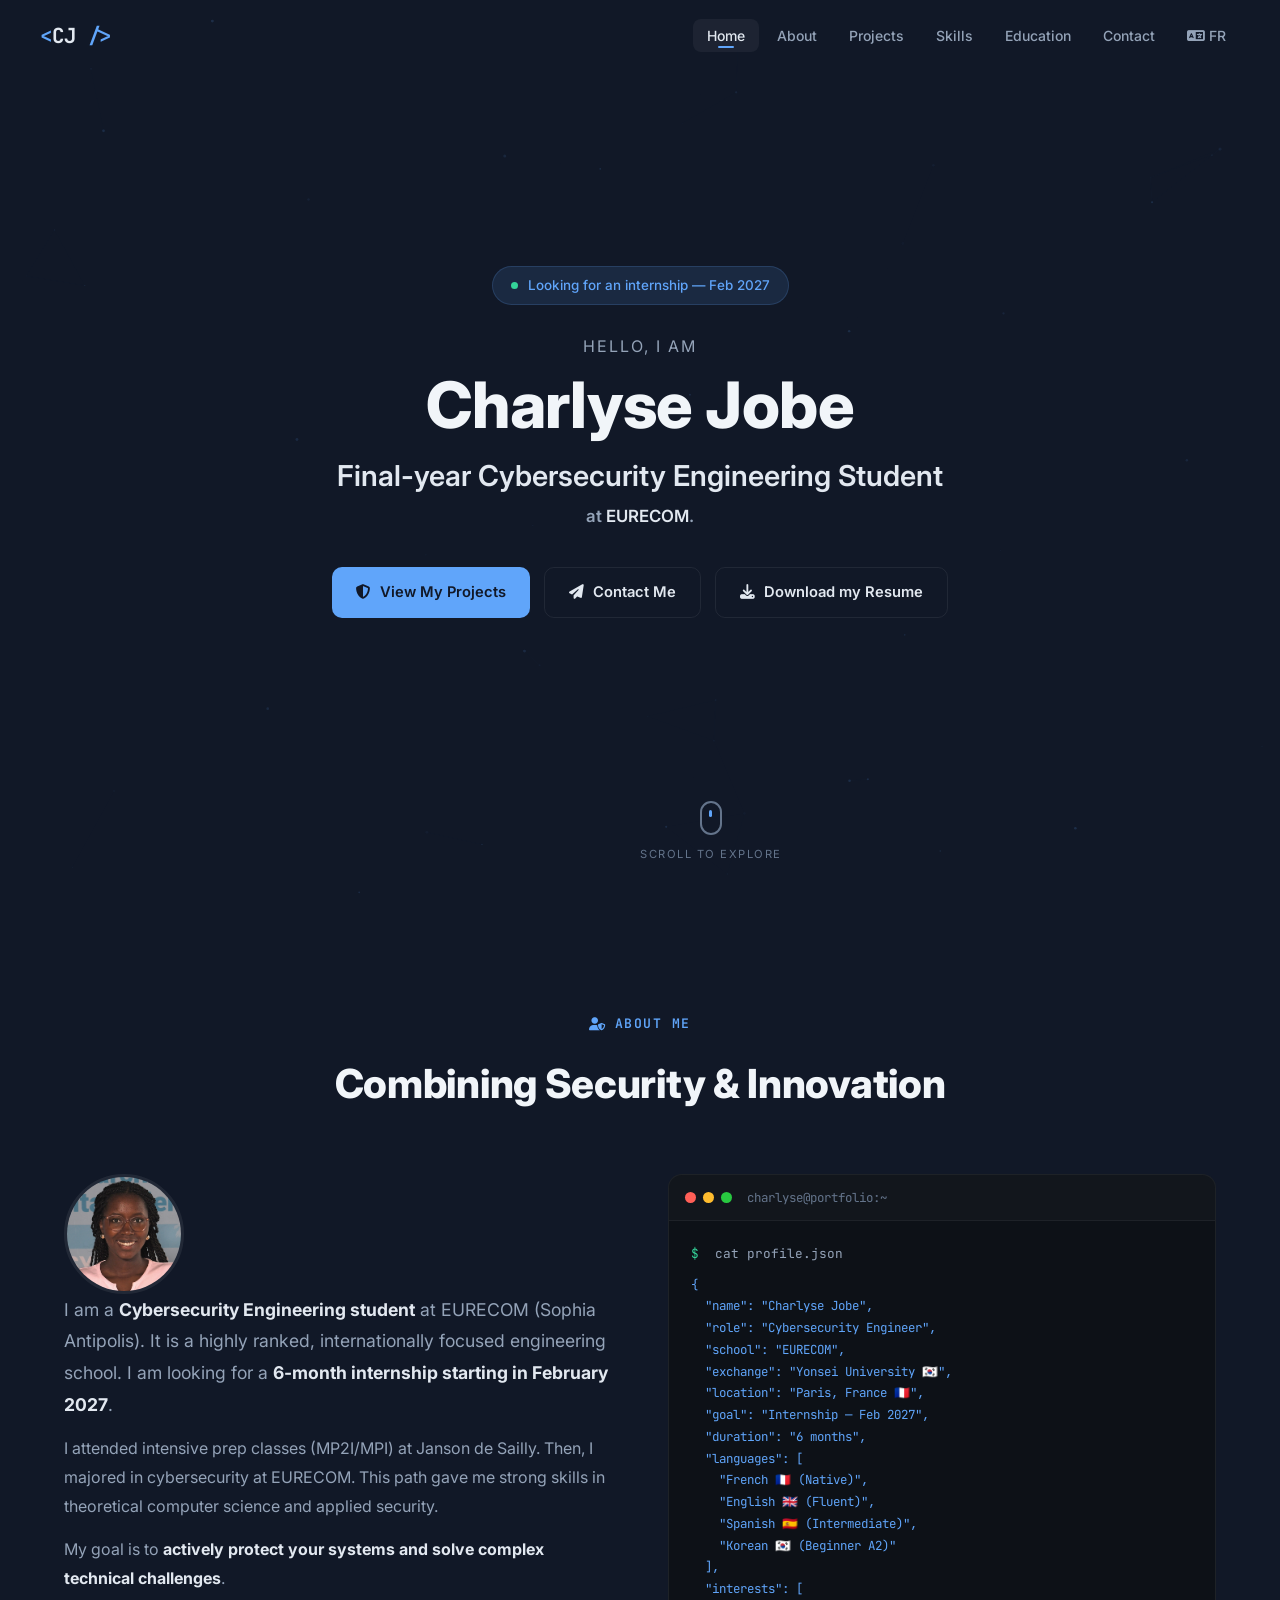
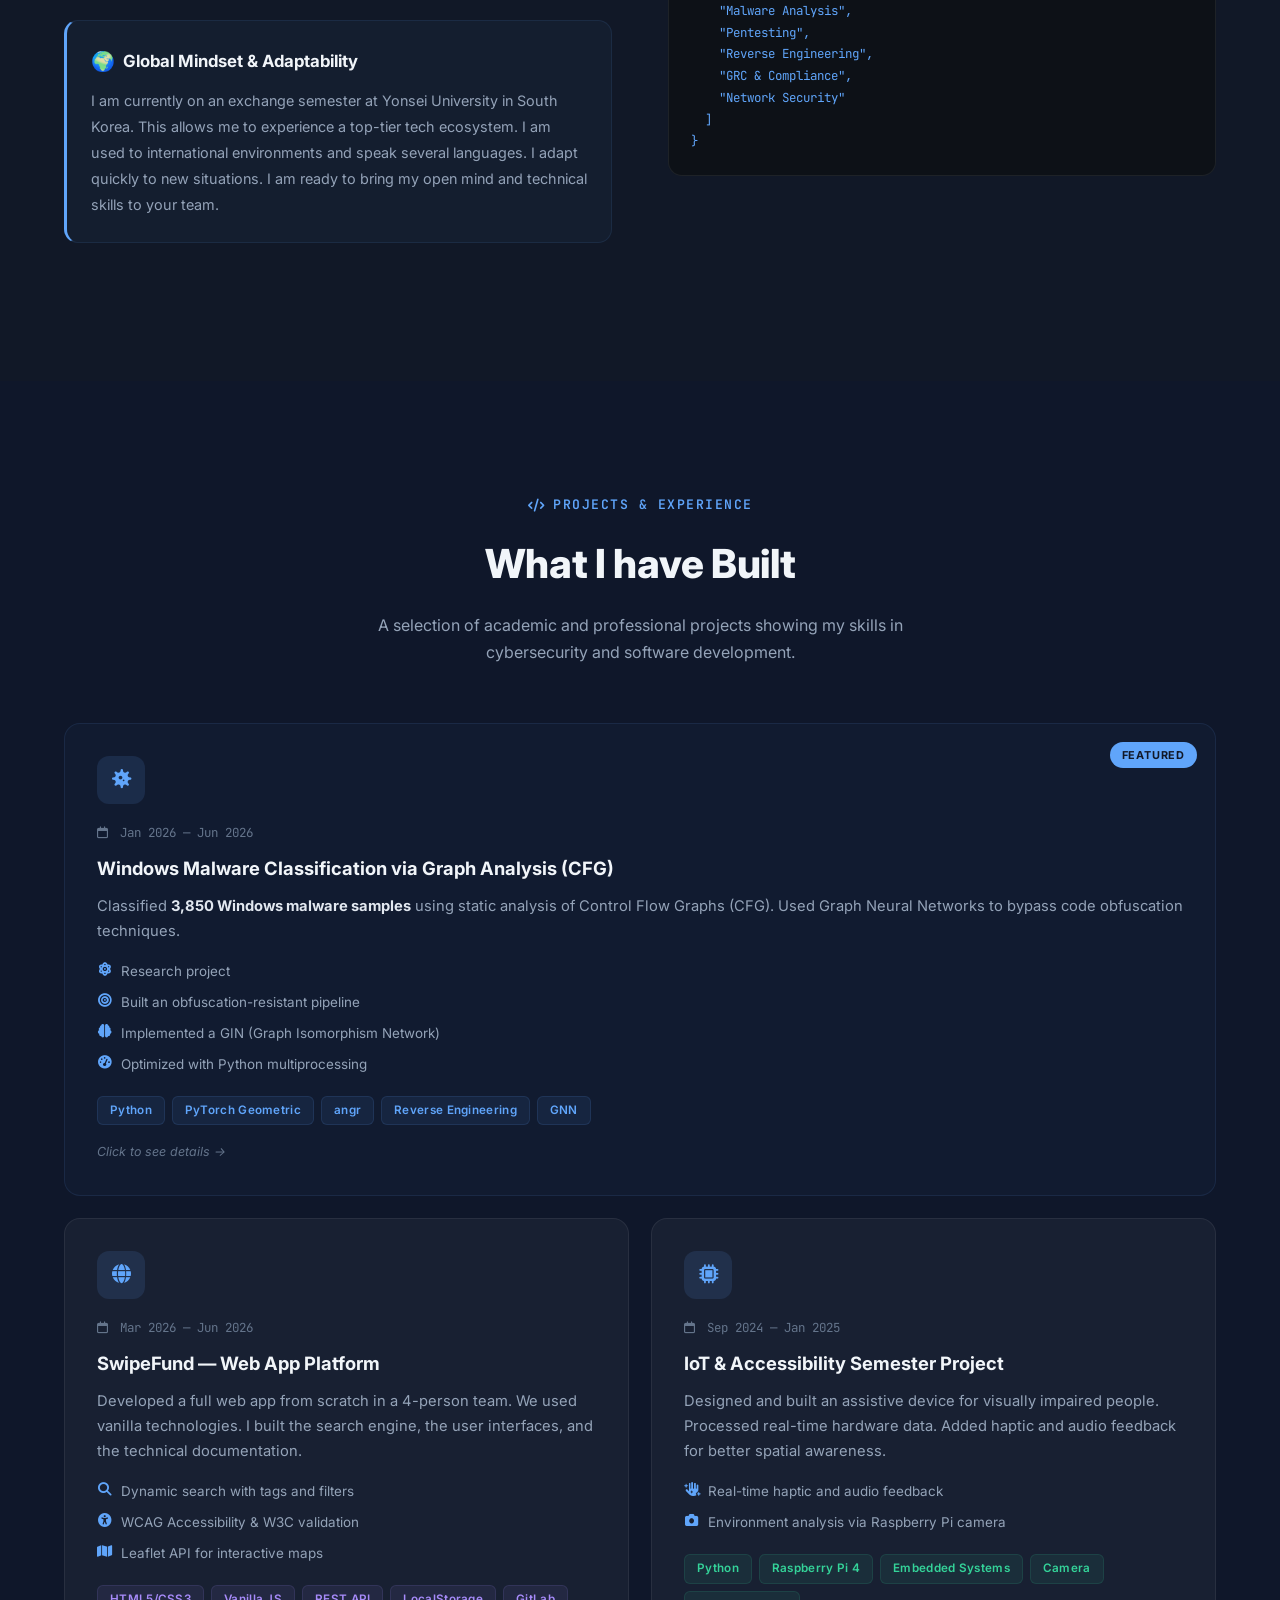
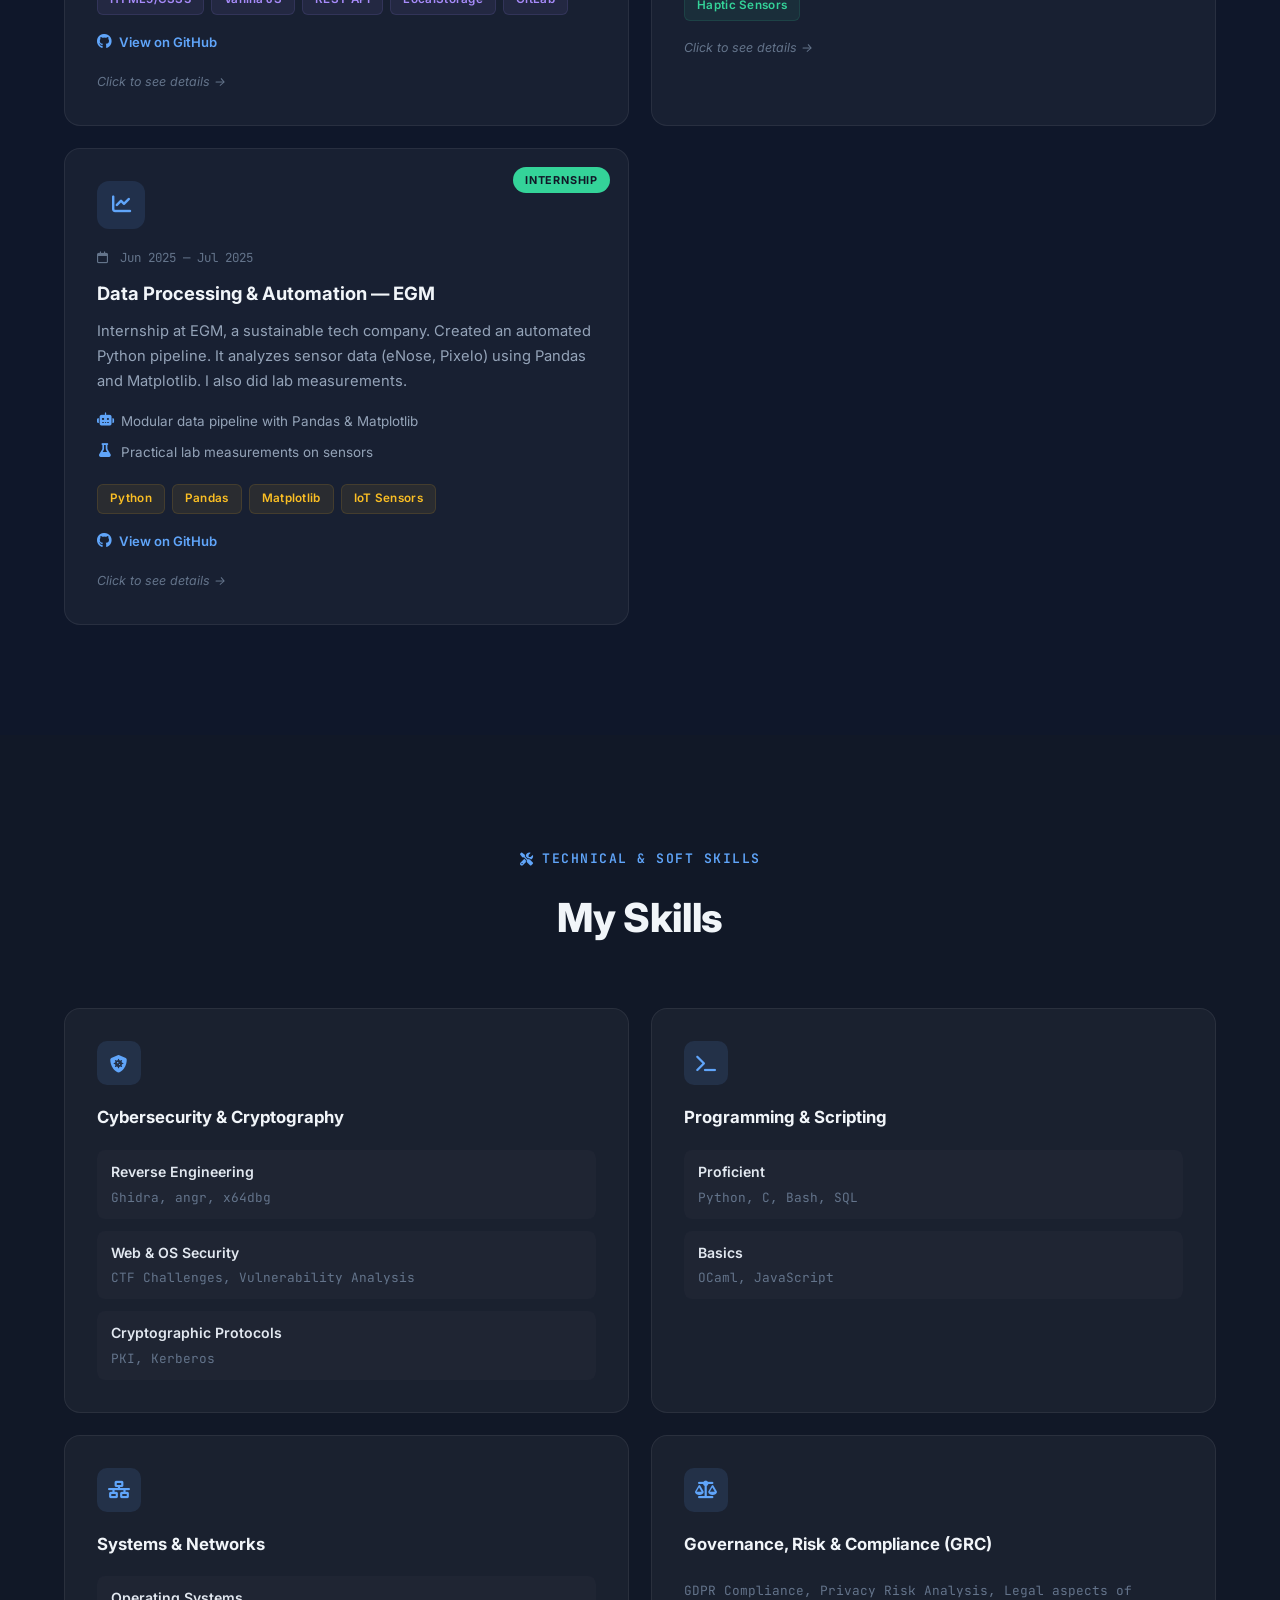
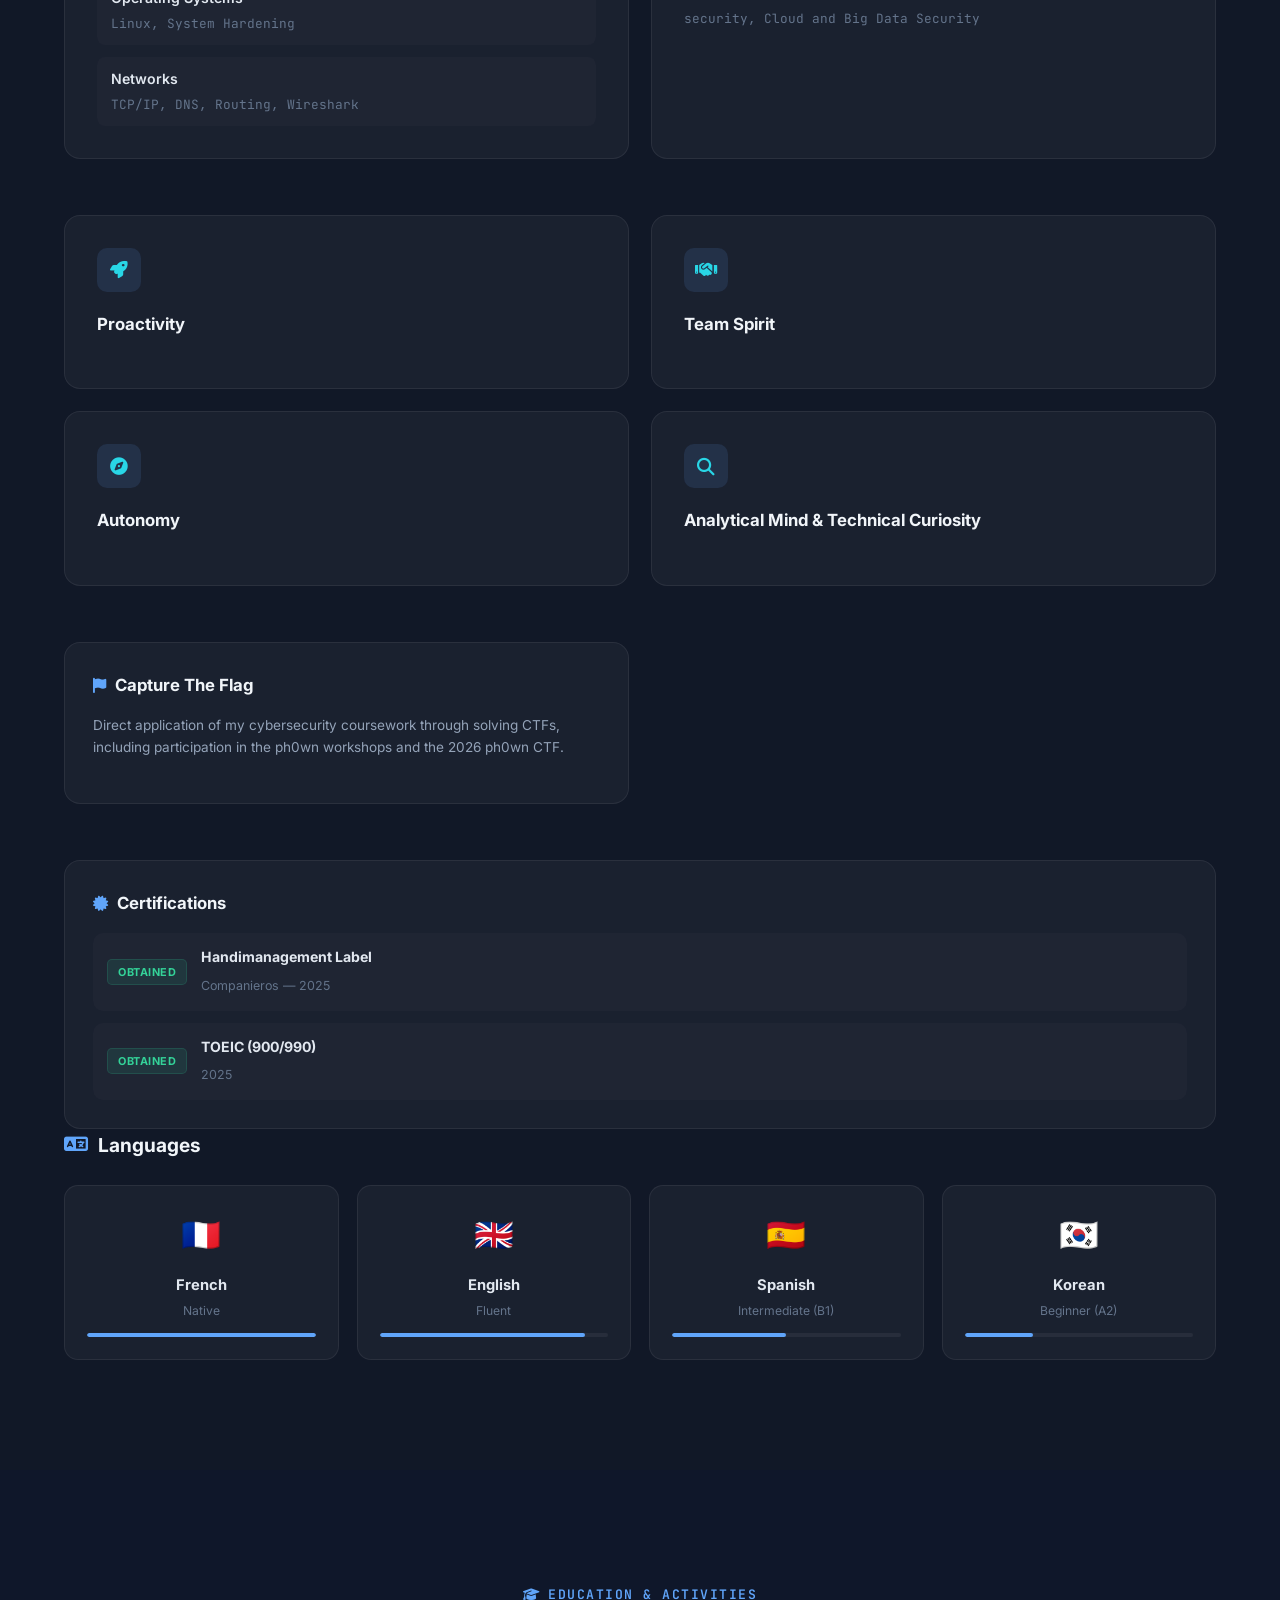
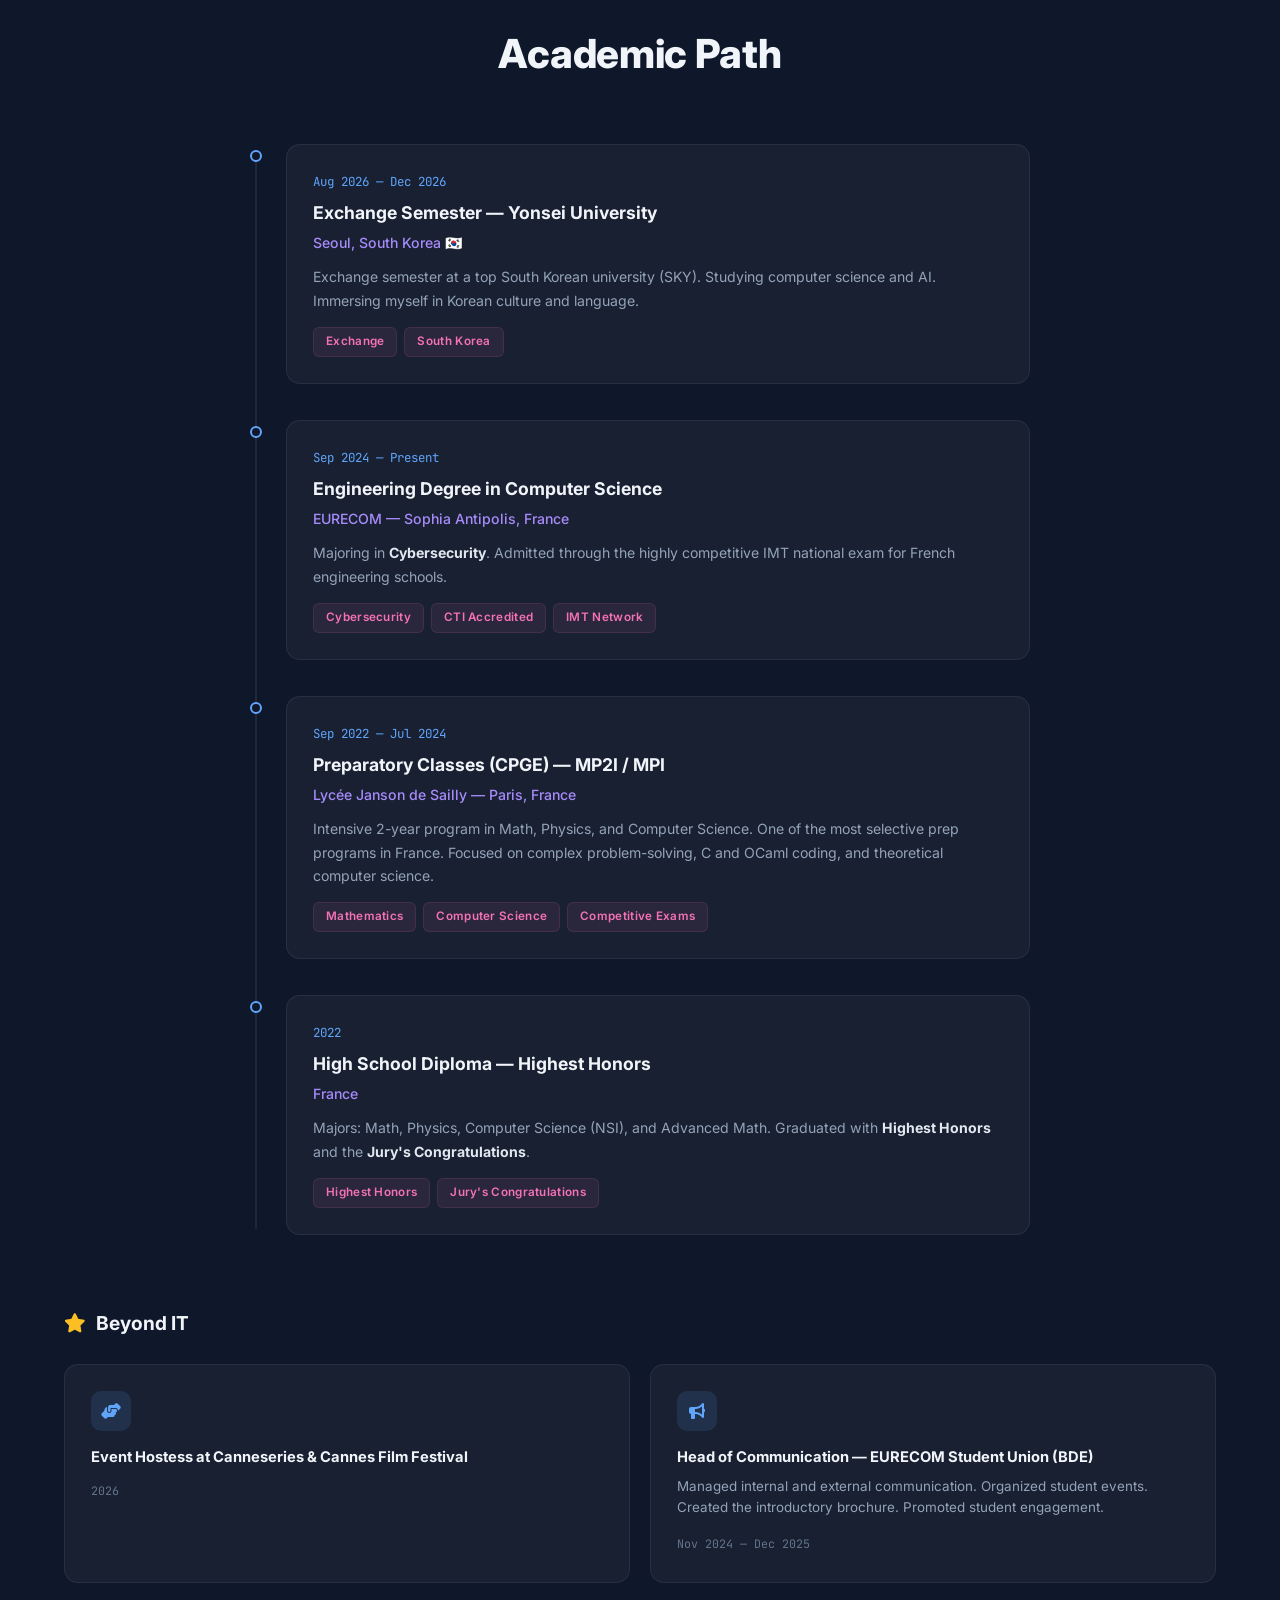
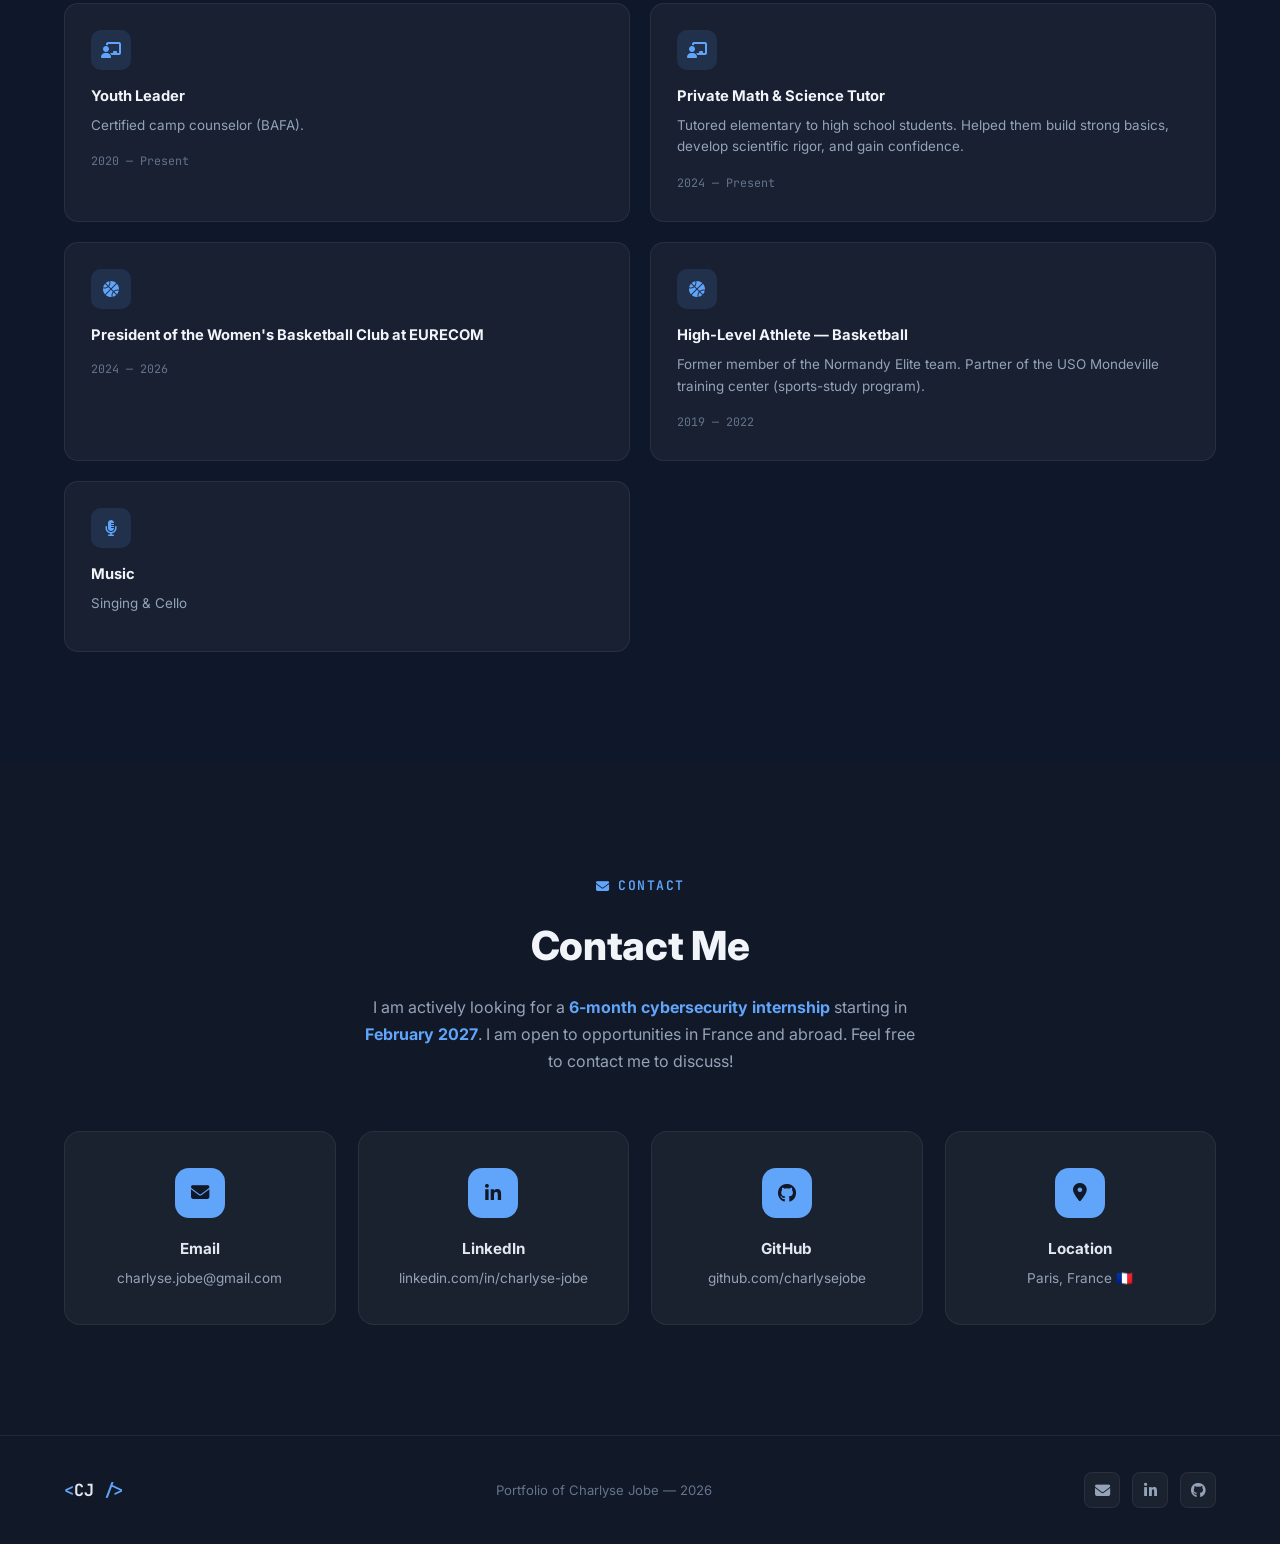
==== commit 6fb970b2: "Update location from Caen to Paris, France" ====
--- a/index-en.html
+++ b/index-en.html
@@ -130,7 +130,7 @@
   "role": "Cybersecurity Engineer",
   "school": "EURECOM",
   "exchange": "Yonsei University 🇰🇷",
-  "location": "Caen, France 🇫🇷",
+  "location": "Paris, France 🇫🇷",
   "goal": "Internship — Feb 2027",
   "duration": "6 months",
   "languages": [
@@ -539,7 +539,7 @@
                 <div class="contact-card" data-reveal>
                     <div class="contact-icon"><i class="fas fa-map-marker-alt"></i></div>
                     <h3>Location</h3>
-                    <p>Caen, France 🇫🇷</p>
+                    <p>Paris, France 🇫🇷</p>
                 </div>
             </div>
         </div>
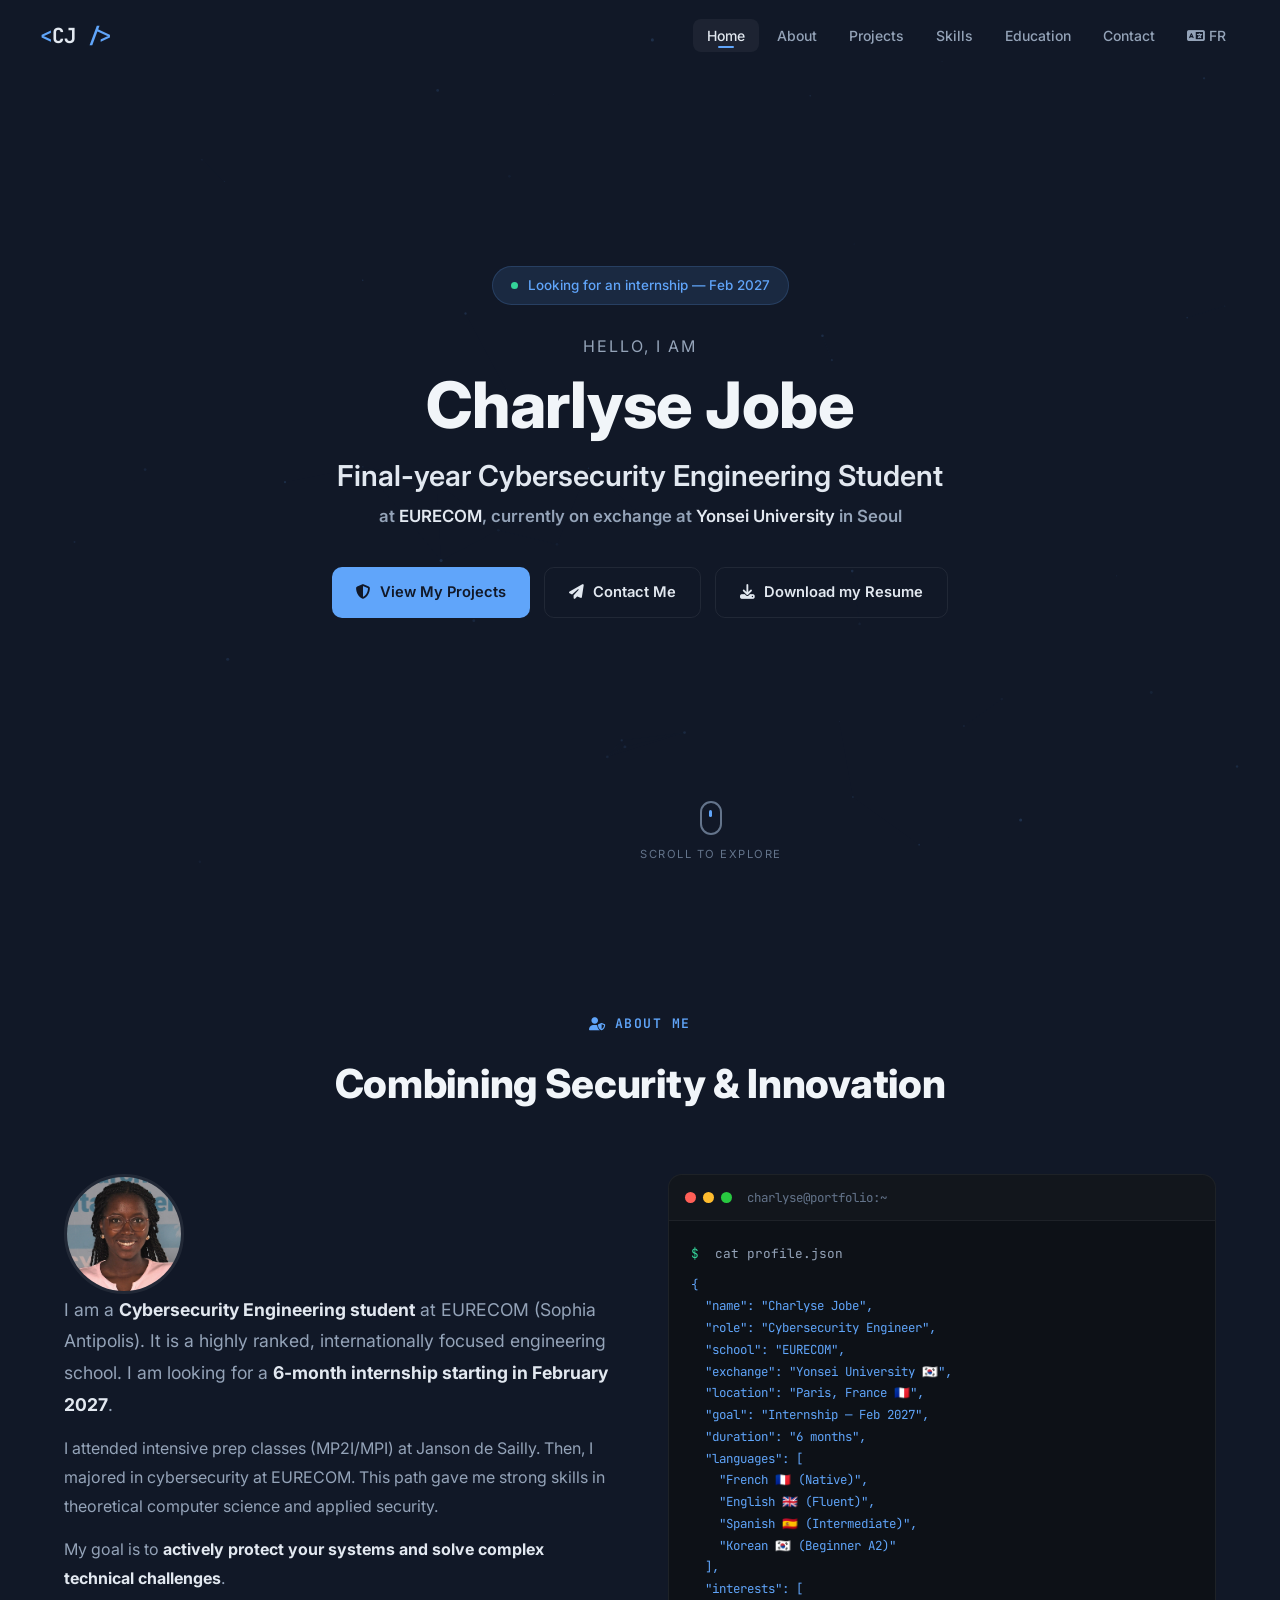
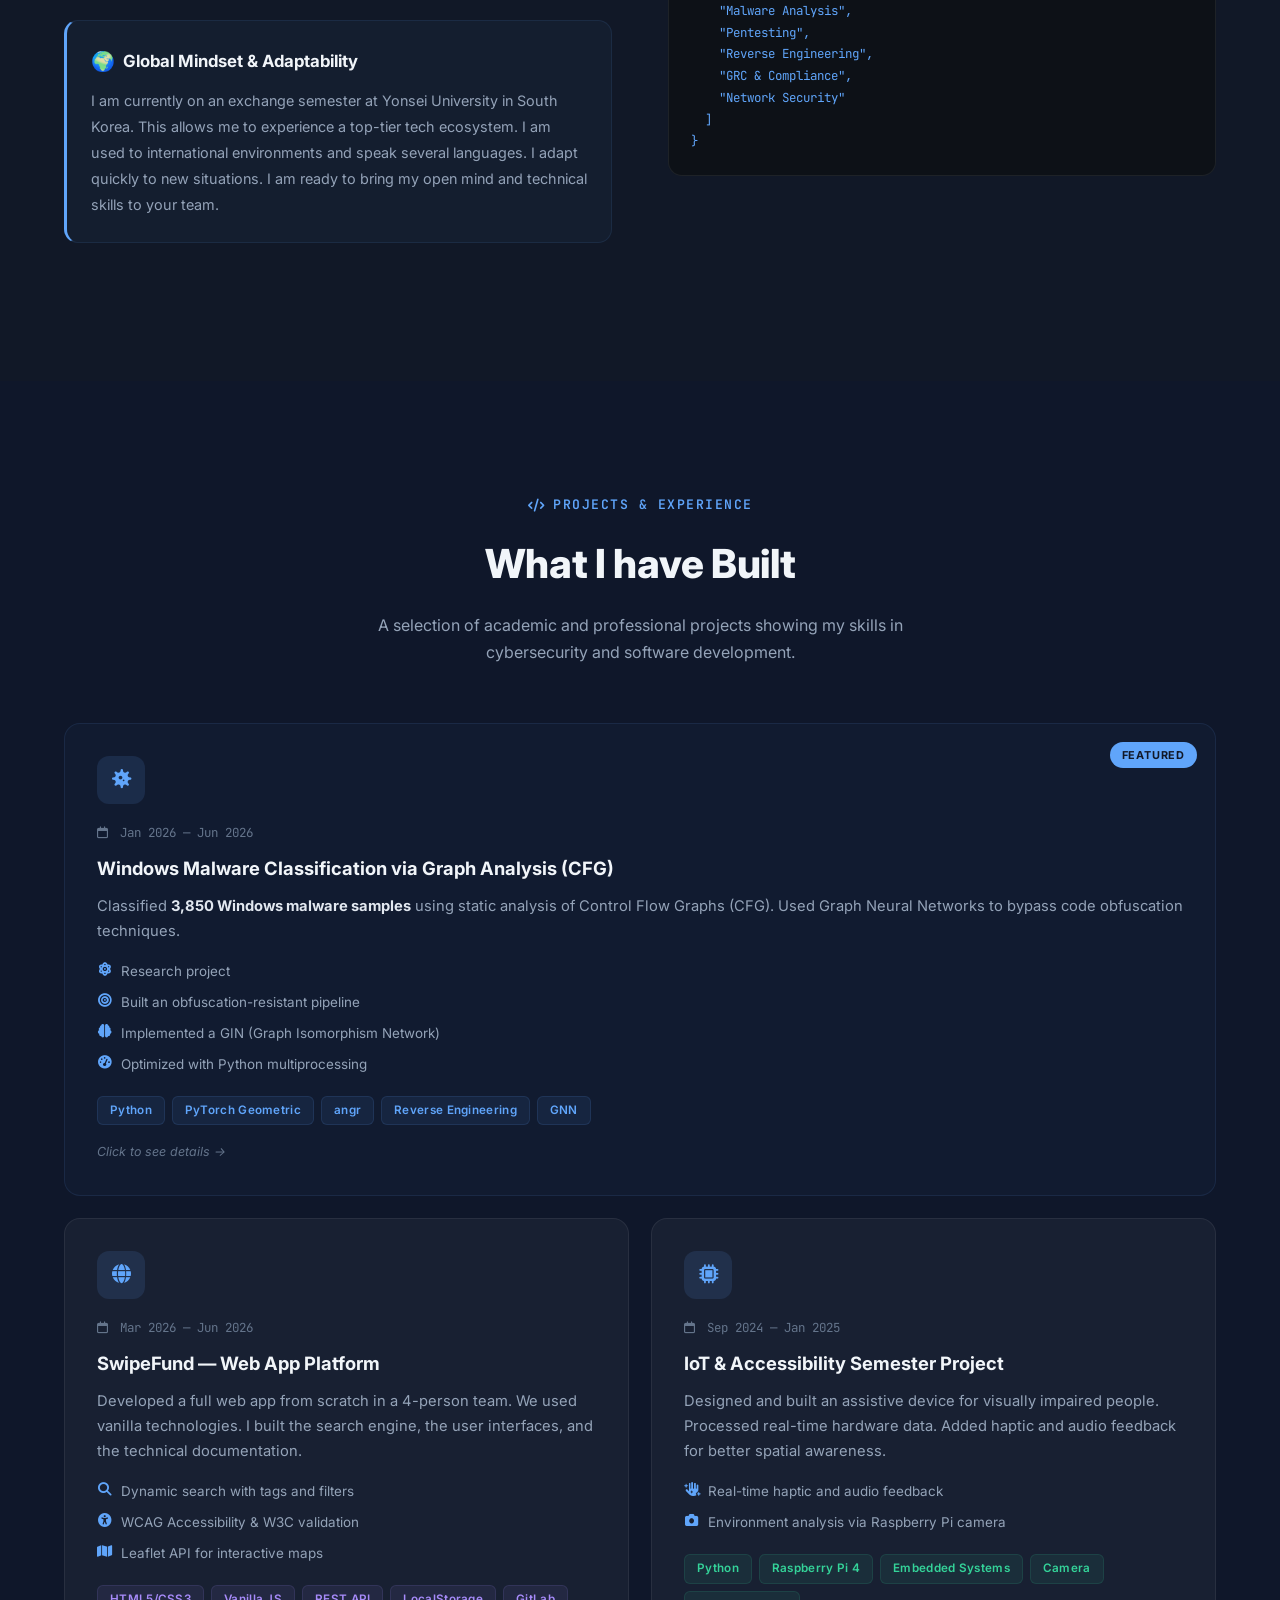
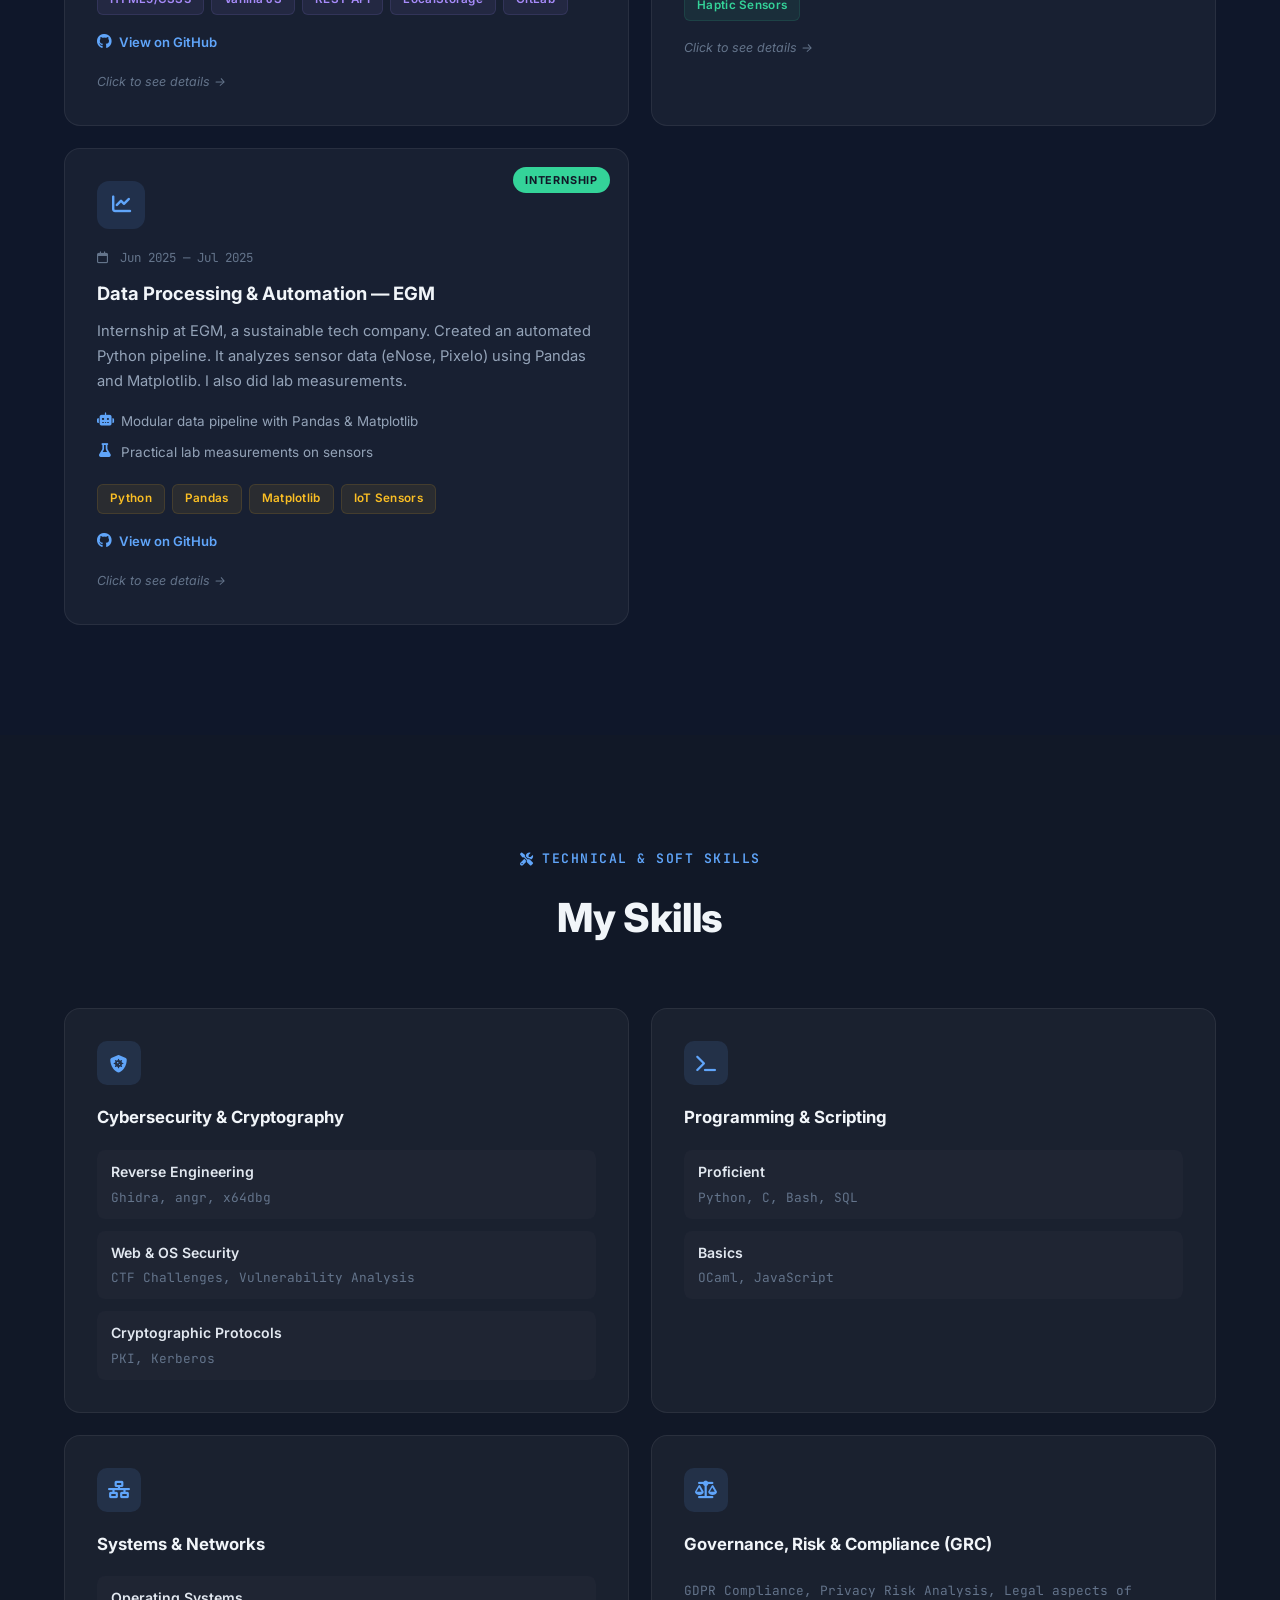
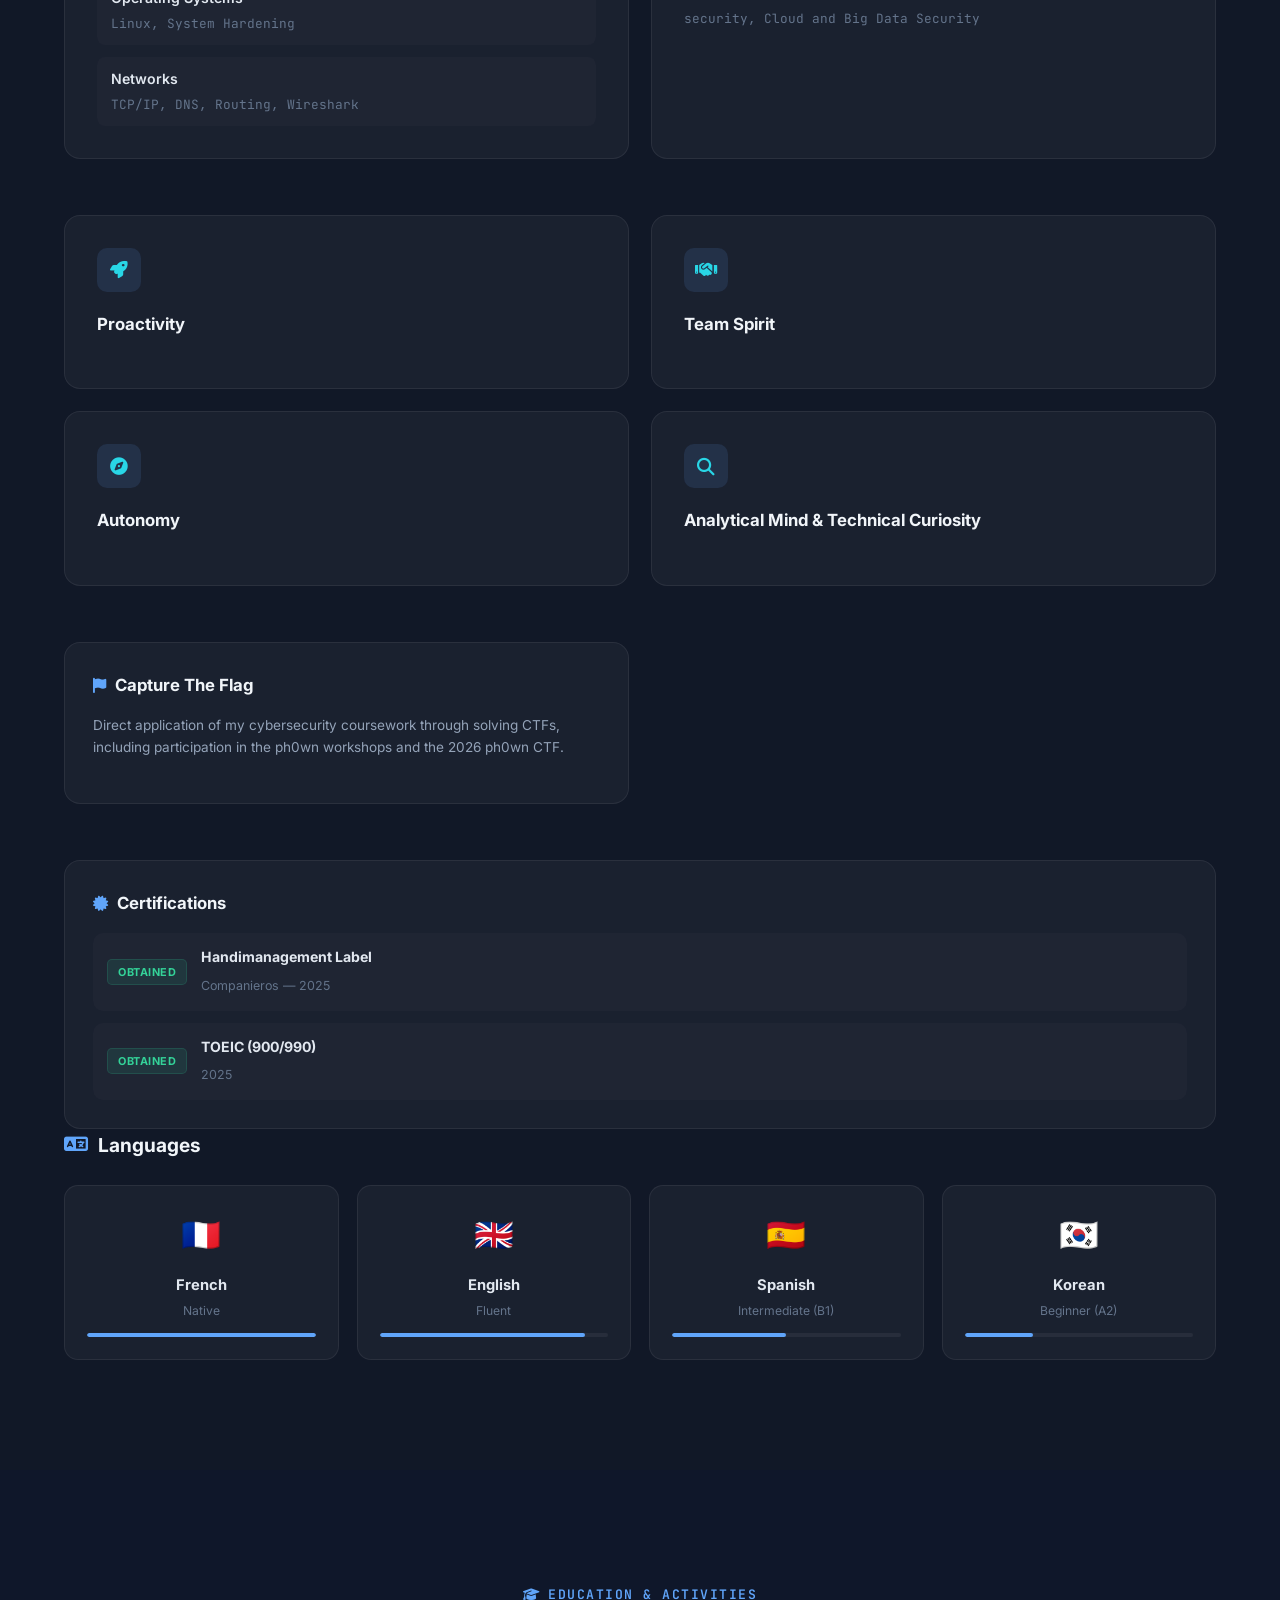
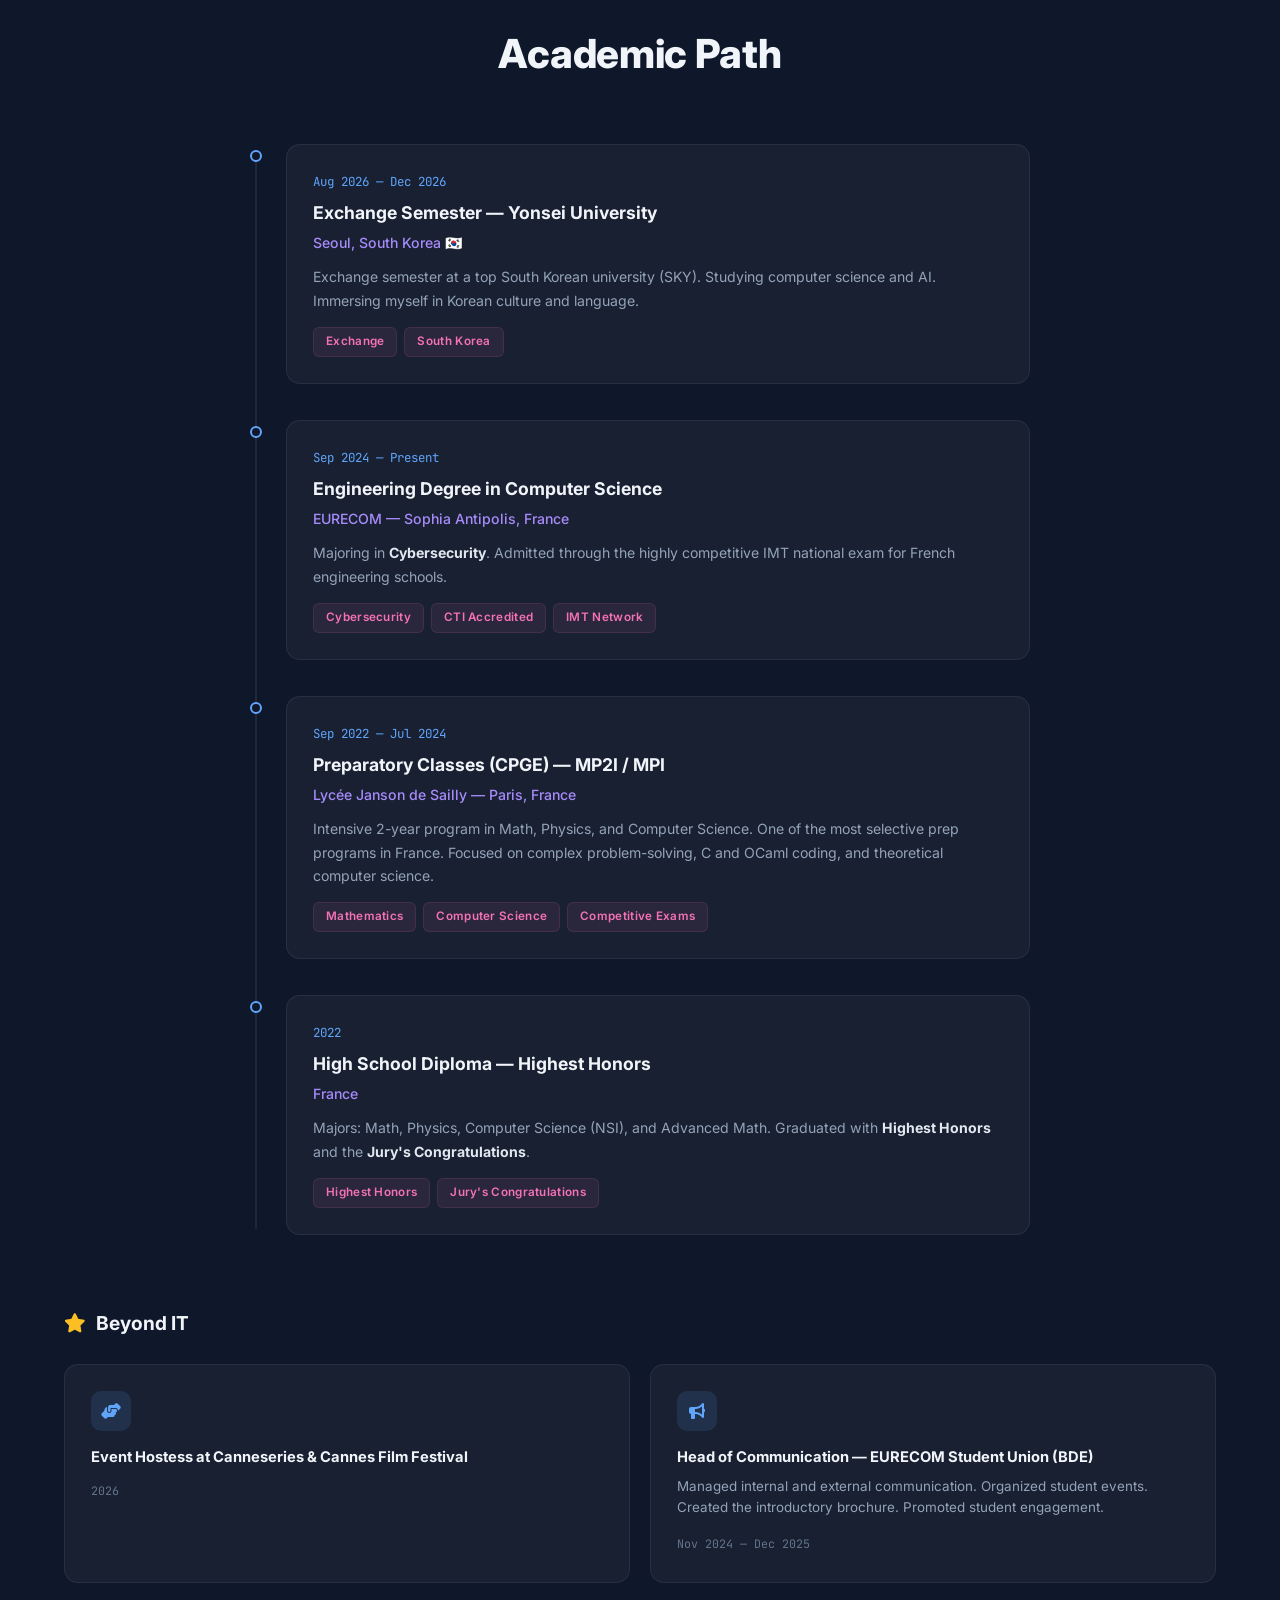
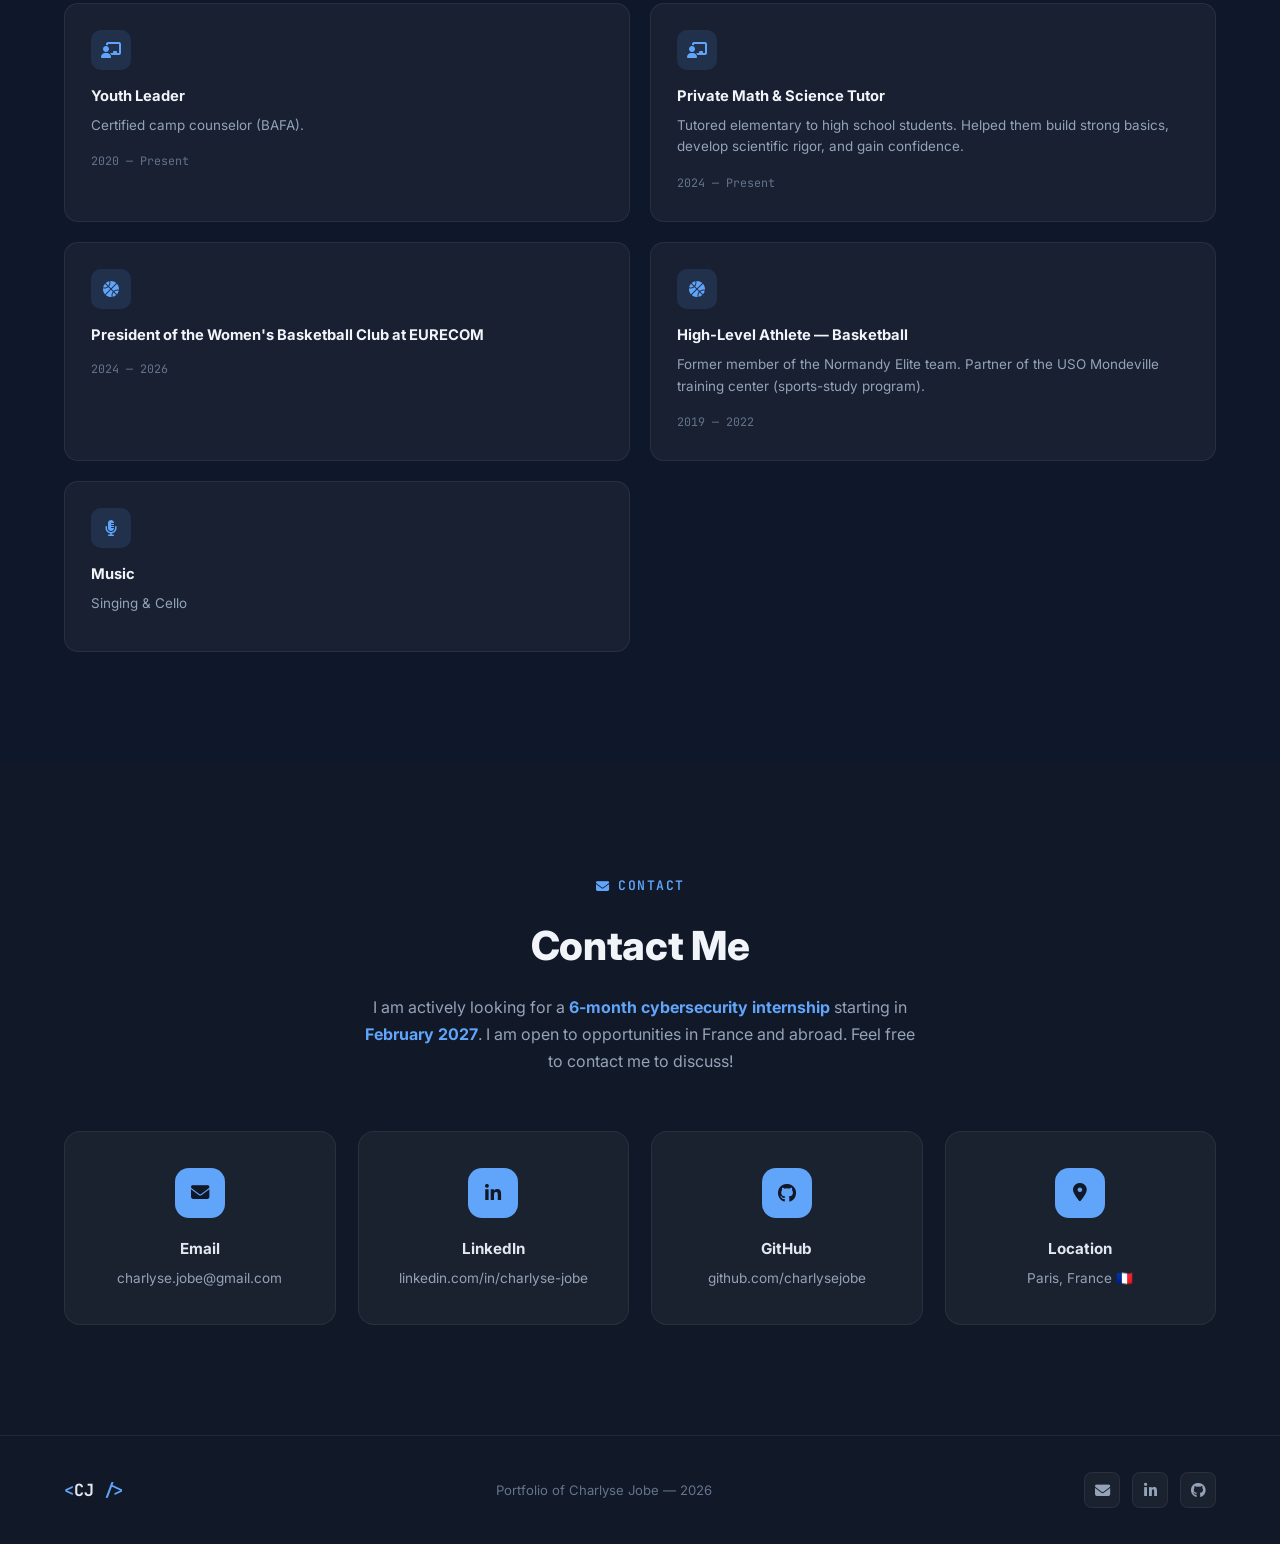
==== commit 0d1c78db: "Update description for current exchange program" ====
--- a/index-en.html
+++ b/index-en.html
@@ -60,7 +60,7 @@
                 <span class="hero-title-static">Final-year Cybersecurity Engineering Student</span>
                 <span class="hero-title-dynamic" id="typed-text"></span>
                 <p class="hero-description">
-                at <strong>EURECOM</strong>.
+                at <strong>EURECOM</strong>, currently on exchange at <strong>Yonsei University</strong> in Seoul
                 </p>
             </div>
             
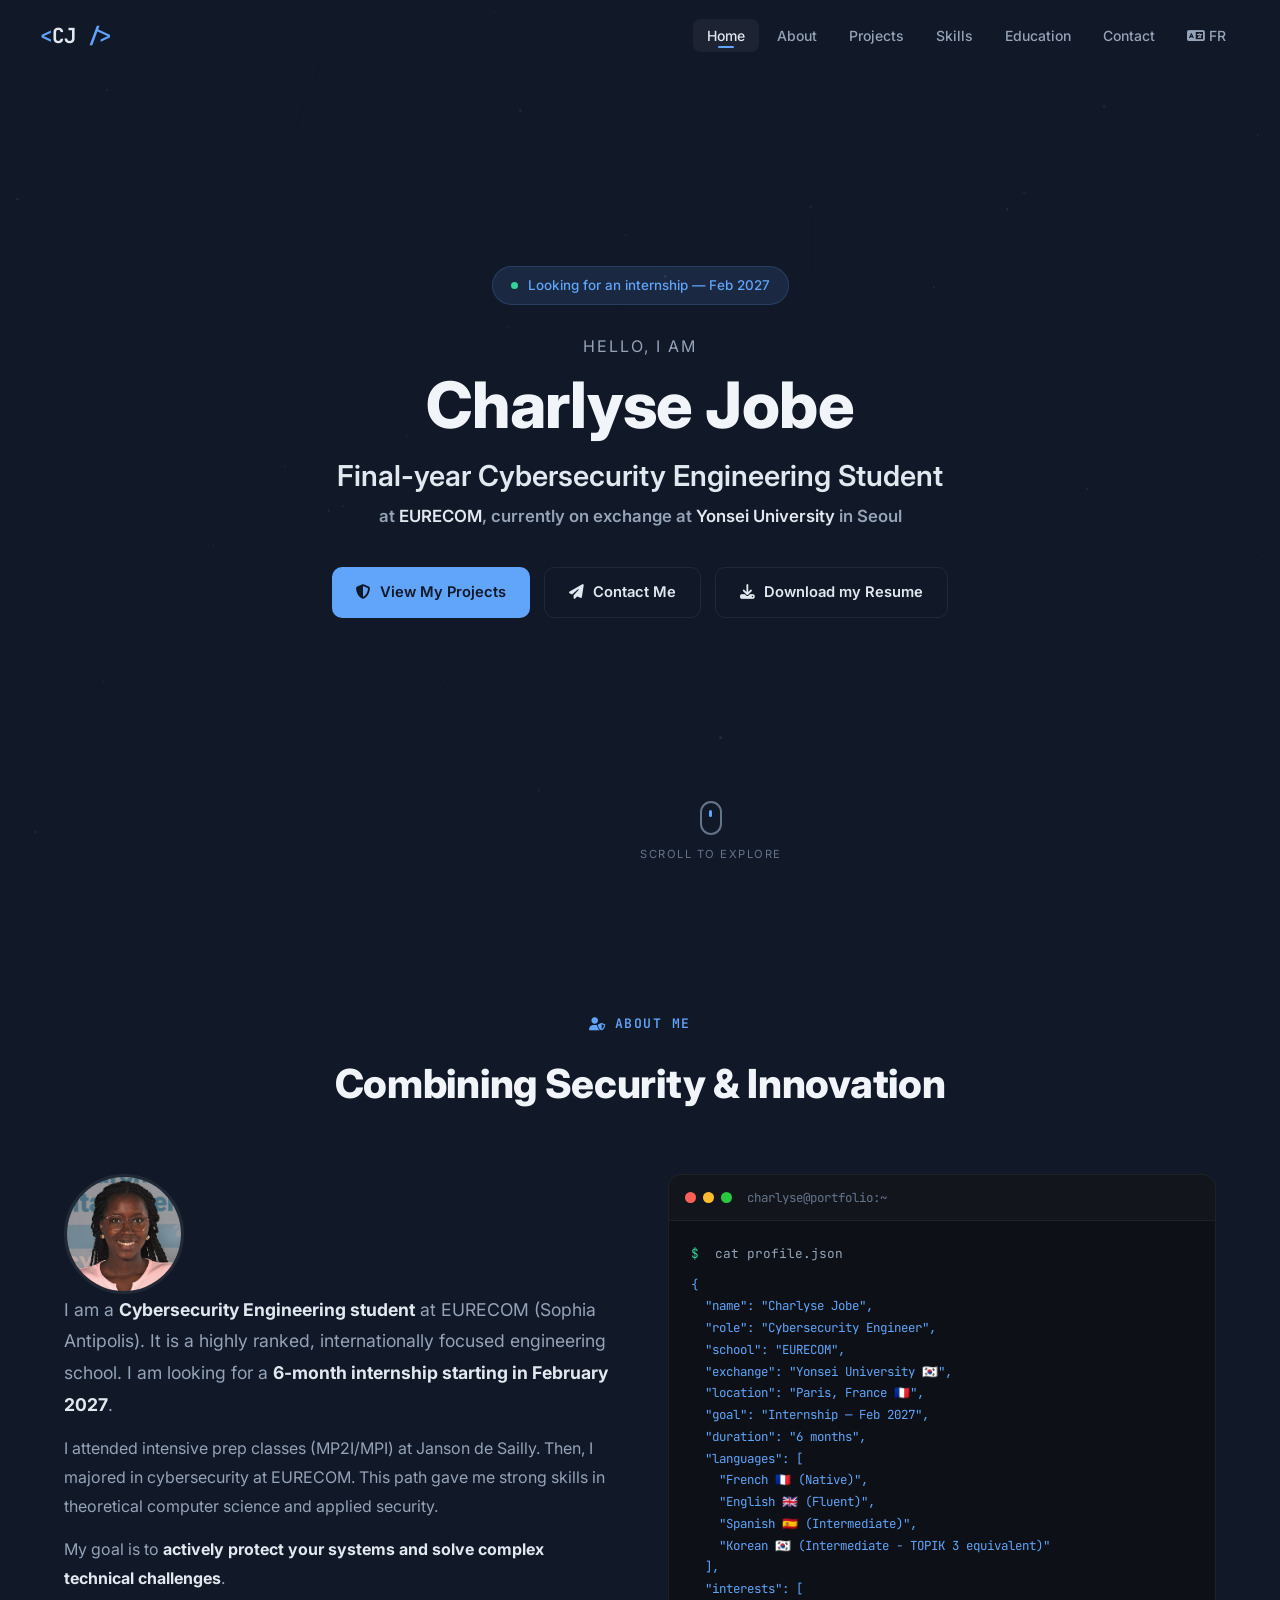
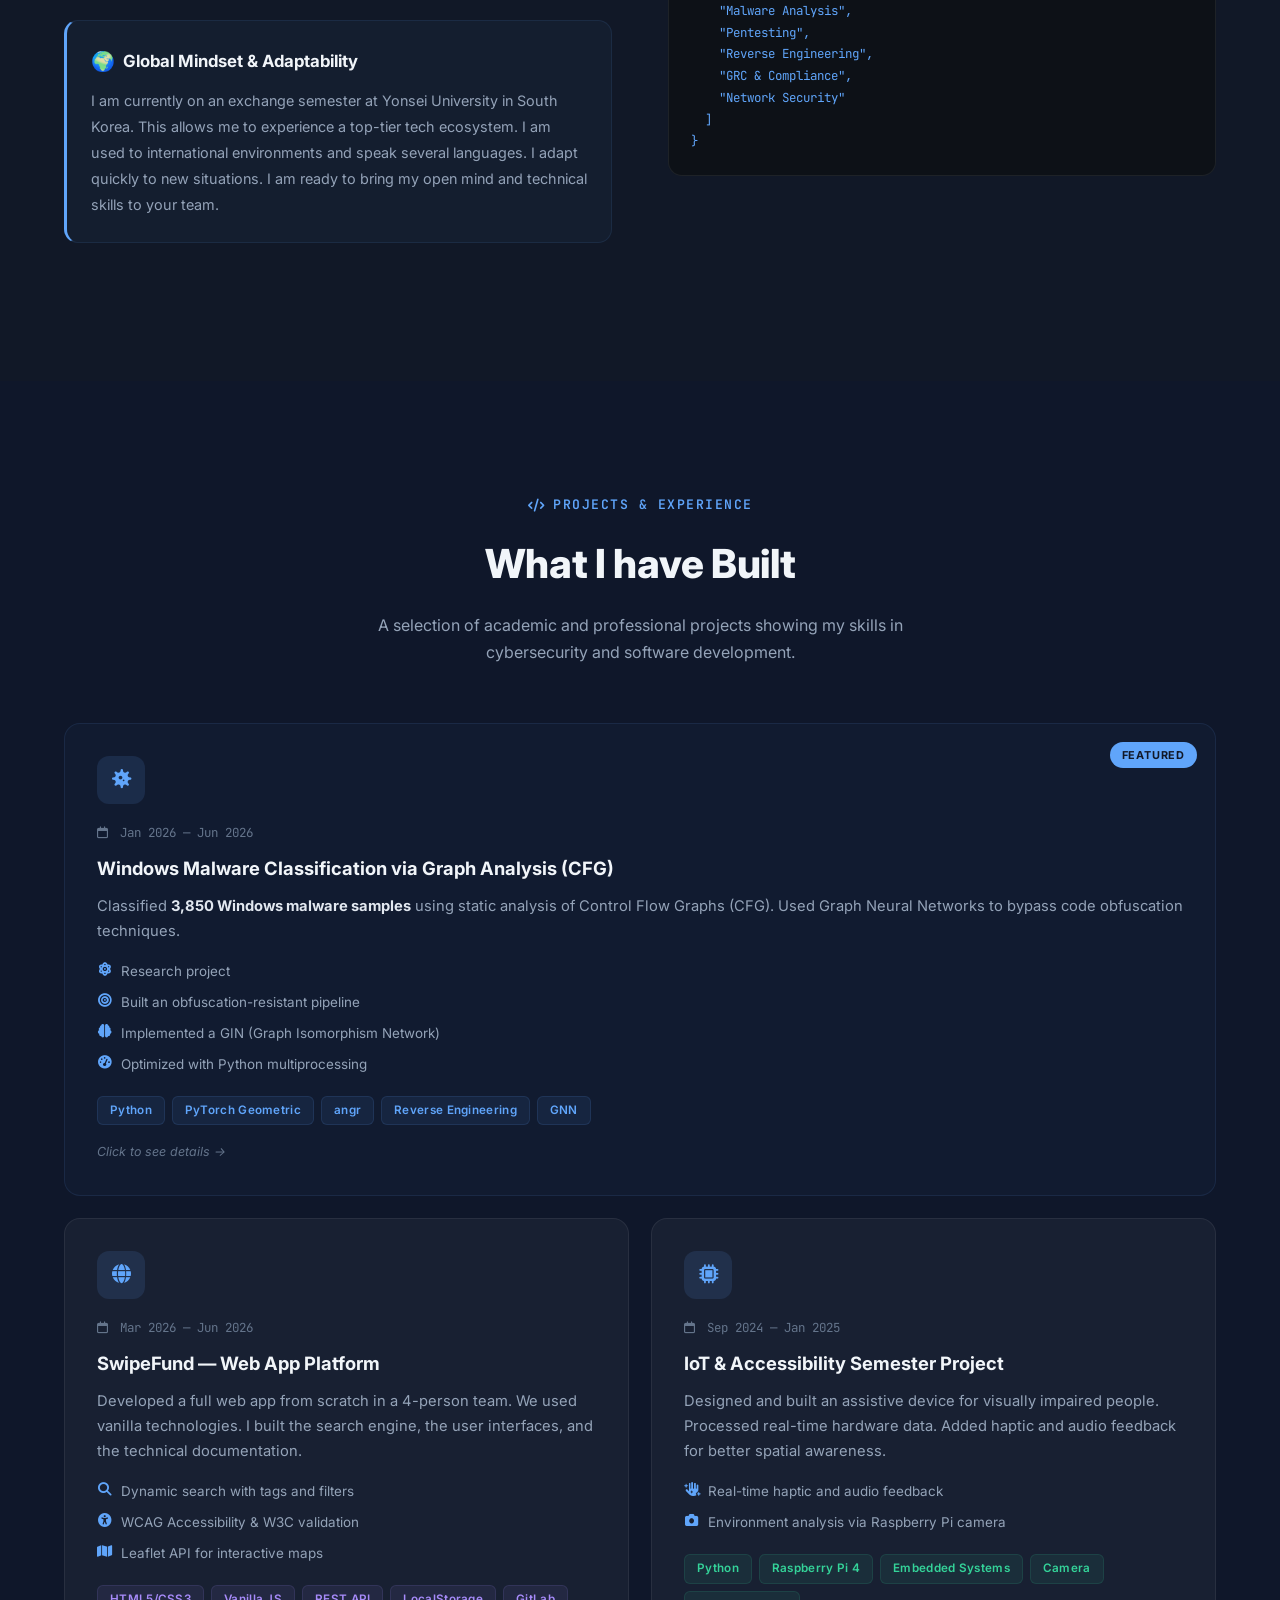
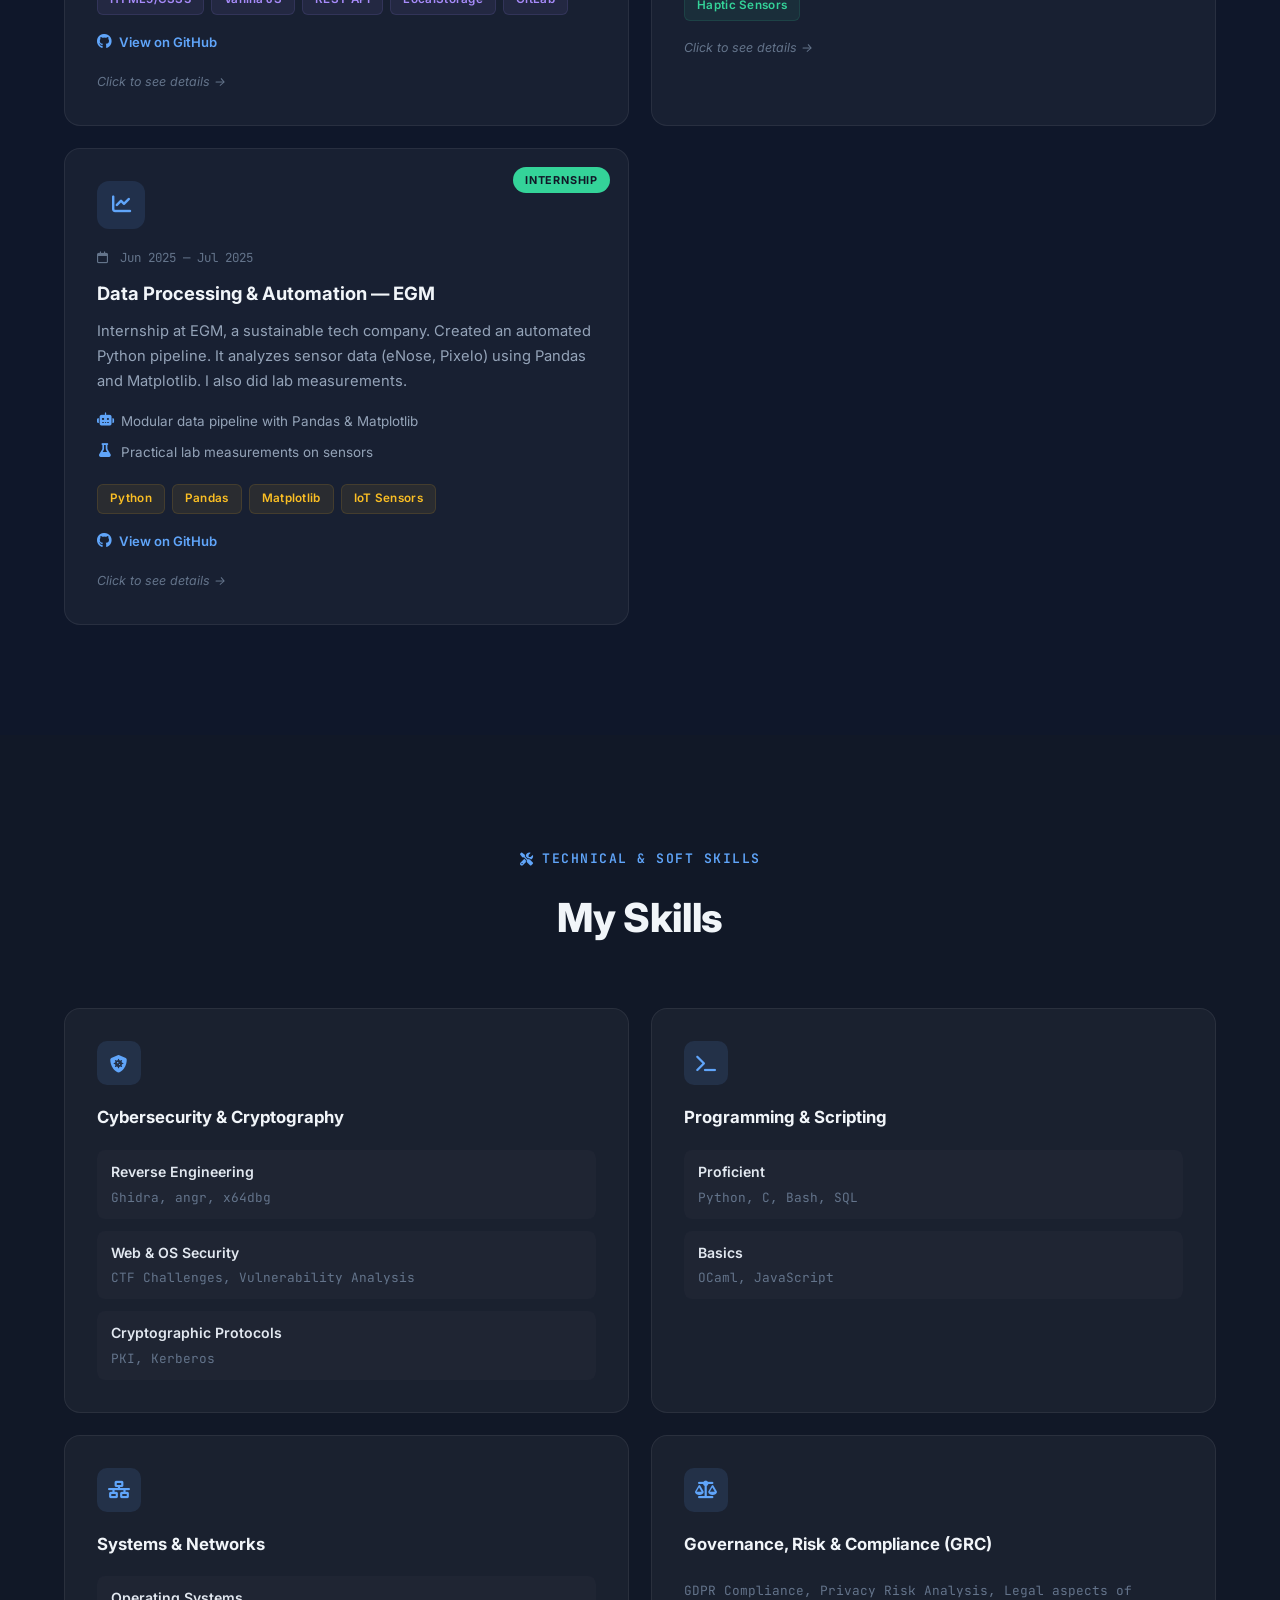
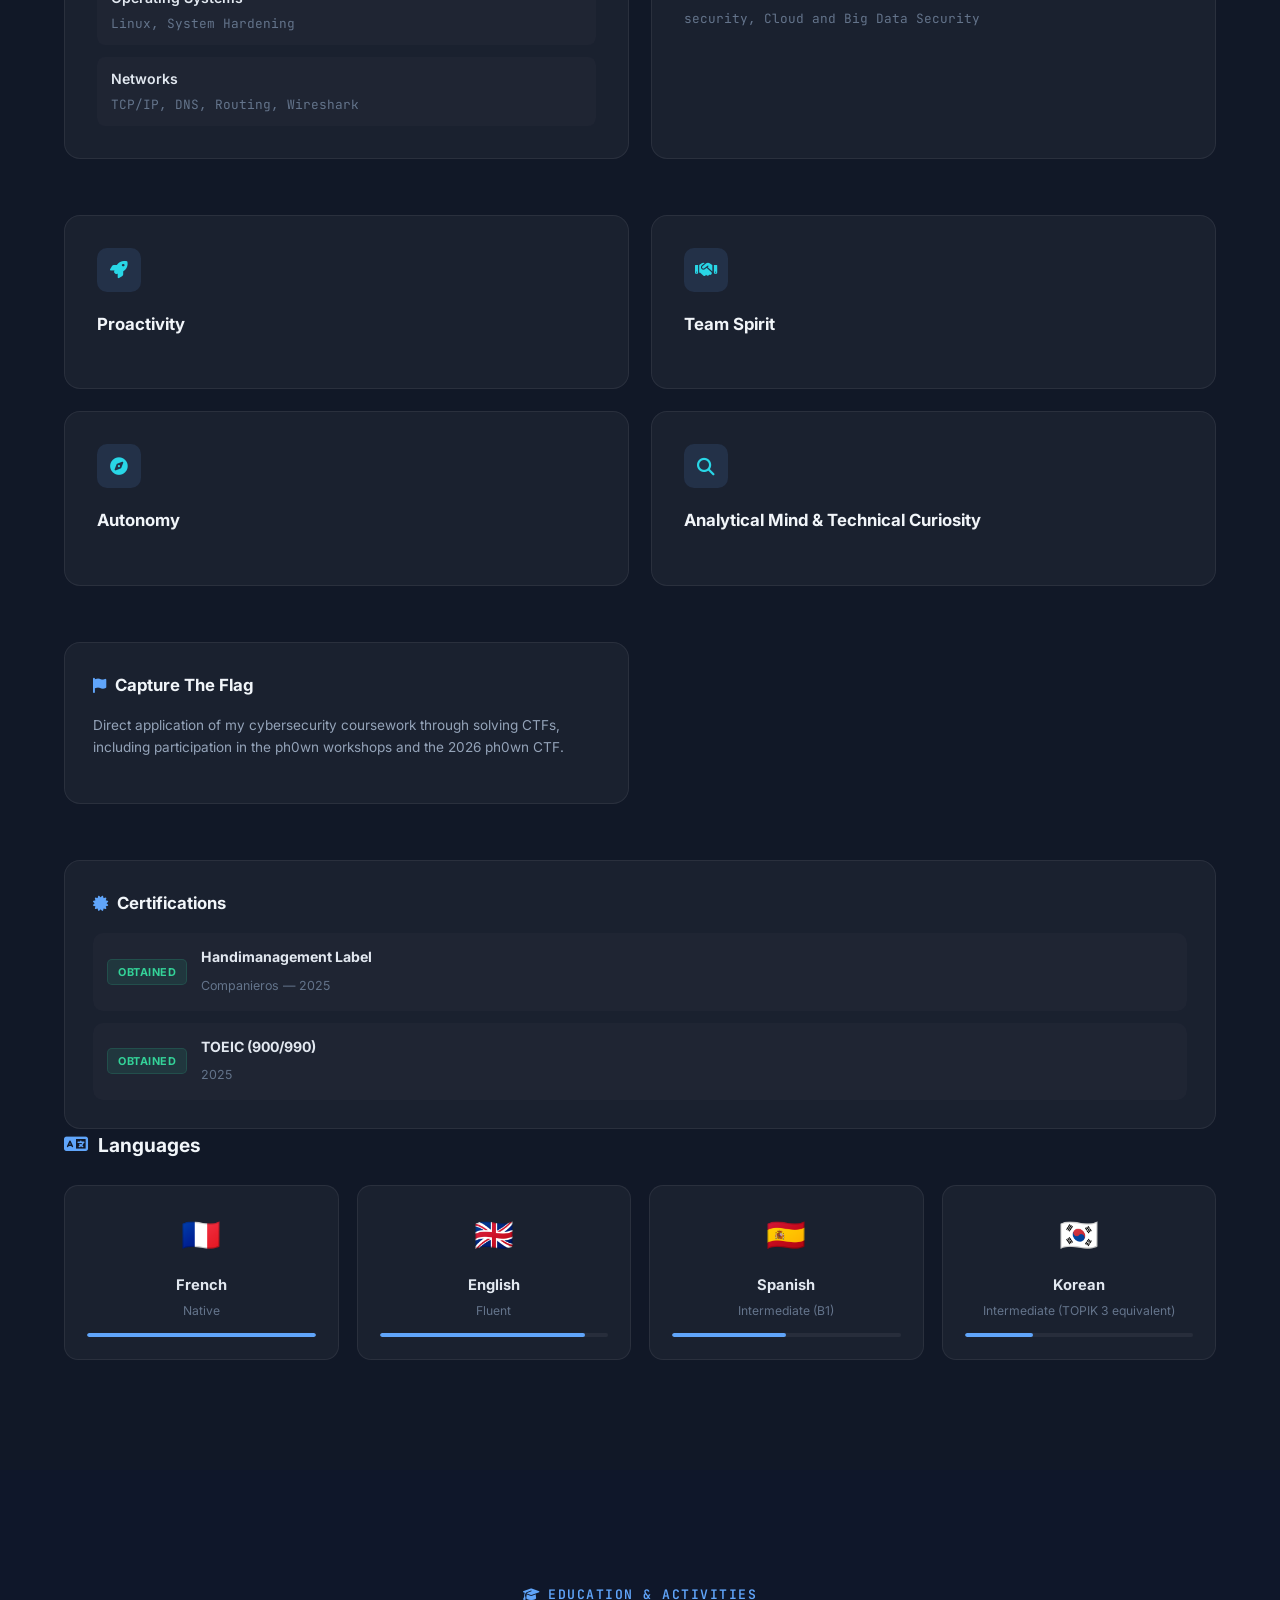
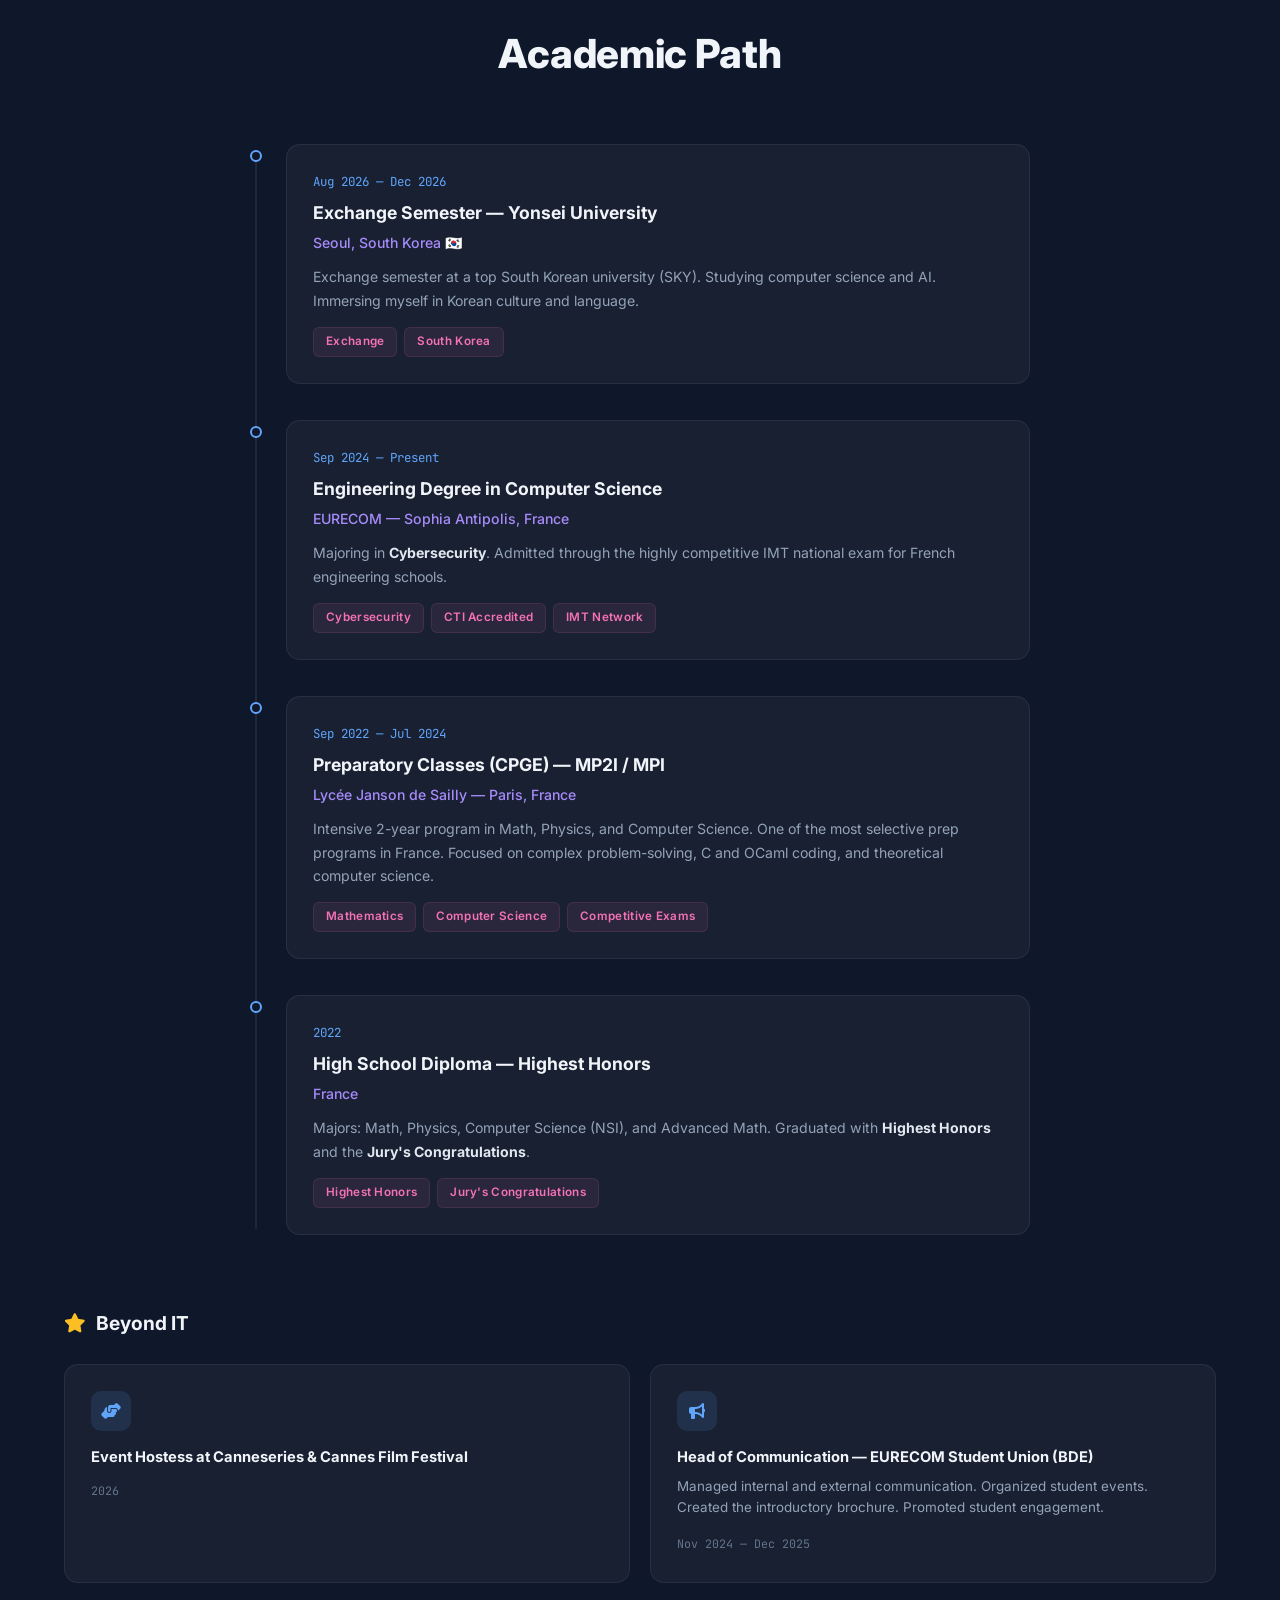
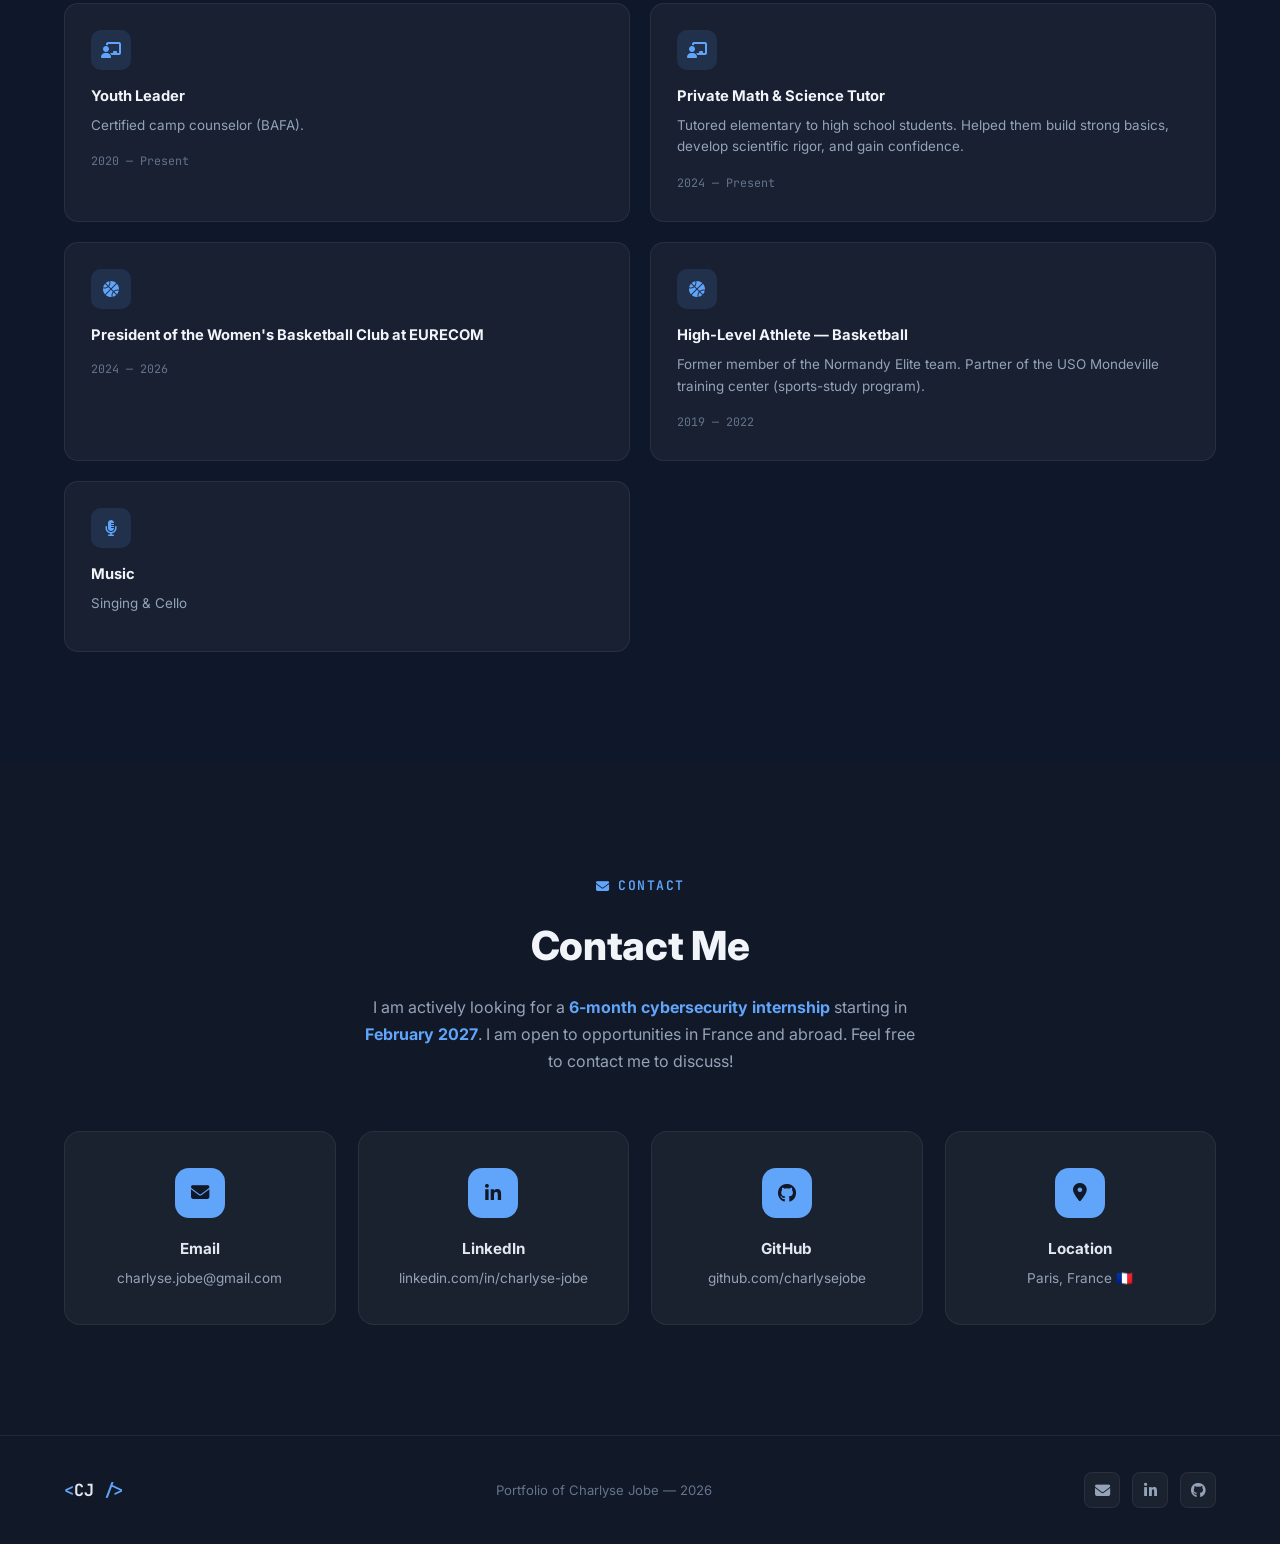
==== commit c028ae5f: "Update Korean language proficiency level" ====
--- a/index-en.html
+++ b/index-en.html
@@ -137,7 +137,7 @@
     "French 🇫🇷 (Native)",
     "English 🇬🇧 (Fluent)",
     "Spanish 🇪🇸 (Intermediate)",
-    "Korean 🇰🇷 (Beginner A2)"
+    "Korean 🇰🇷 (Intermediate - TOPIK 3 equivalent)"
   ],
   "interests": [
     "Malware Analysis",
@@ -390,7 +390,7 @@
                     <div class="language-card" data-reveal>
                         <span class="language-flag">🇰🇷</span>
                         <span class="language-name">Korean</span>
-                        <span class="language-level">Beginner (A2)</span>
+                        <span class="language-level">Intermediate (TOPIK 3 equivalent)</span>
                         <div class="language-bar"><div class="language-fill" style="--fill-width: 30%"></div></div>
                     </div>
                 </div>
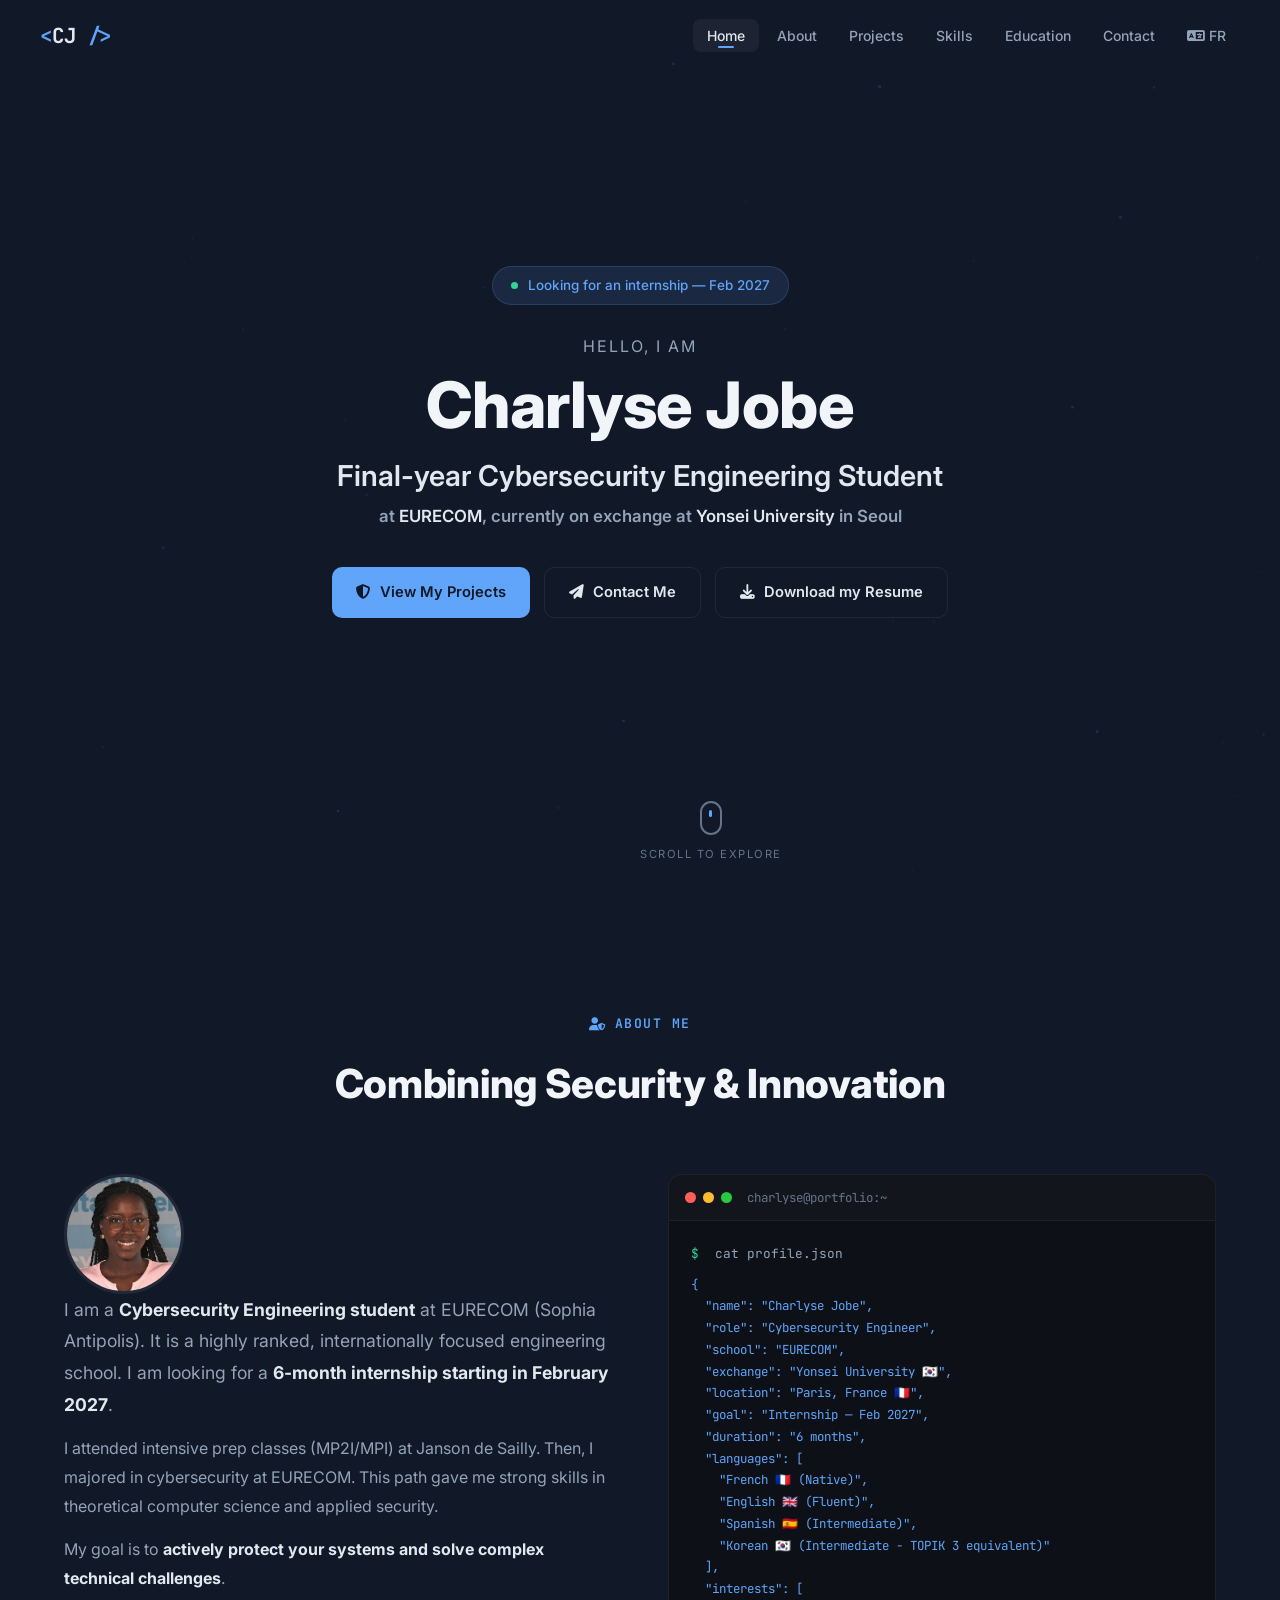
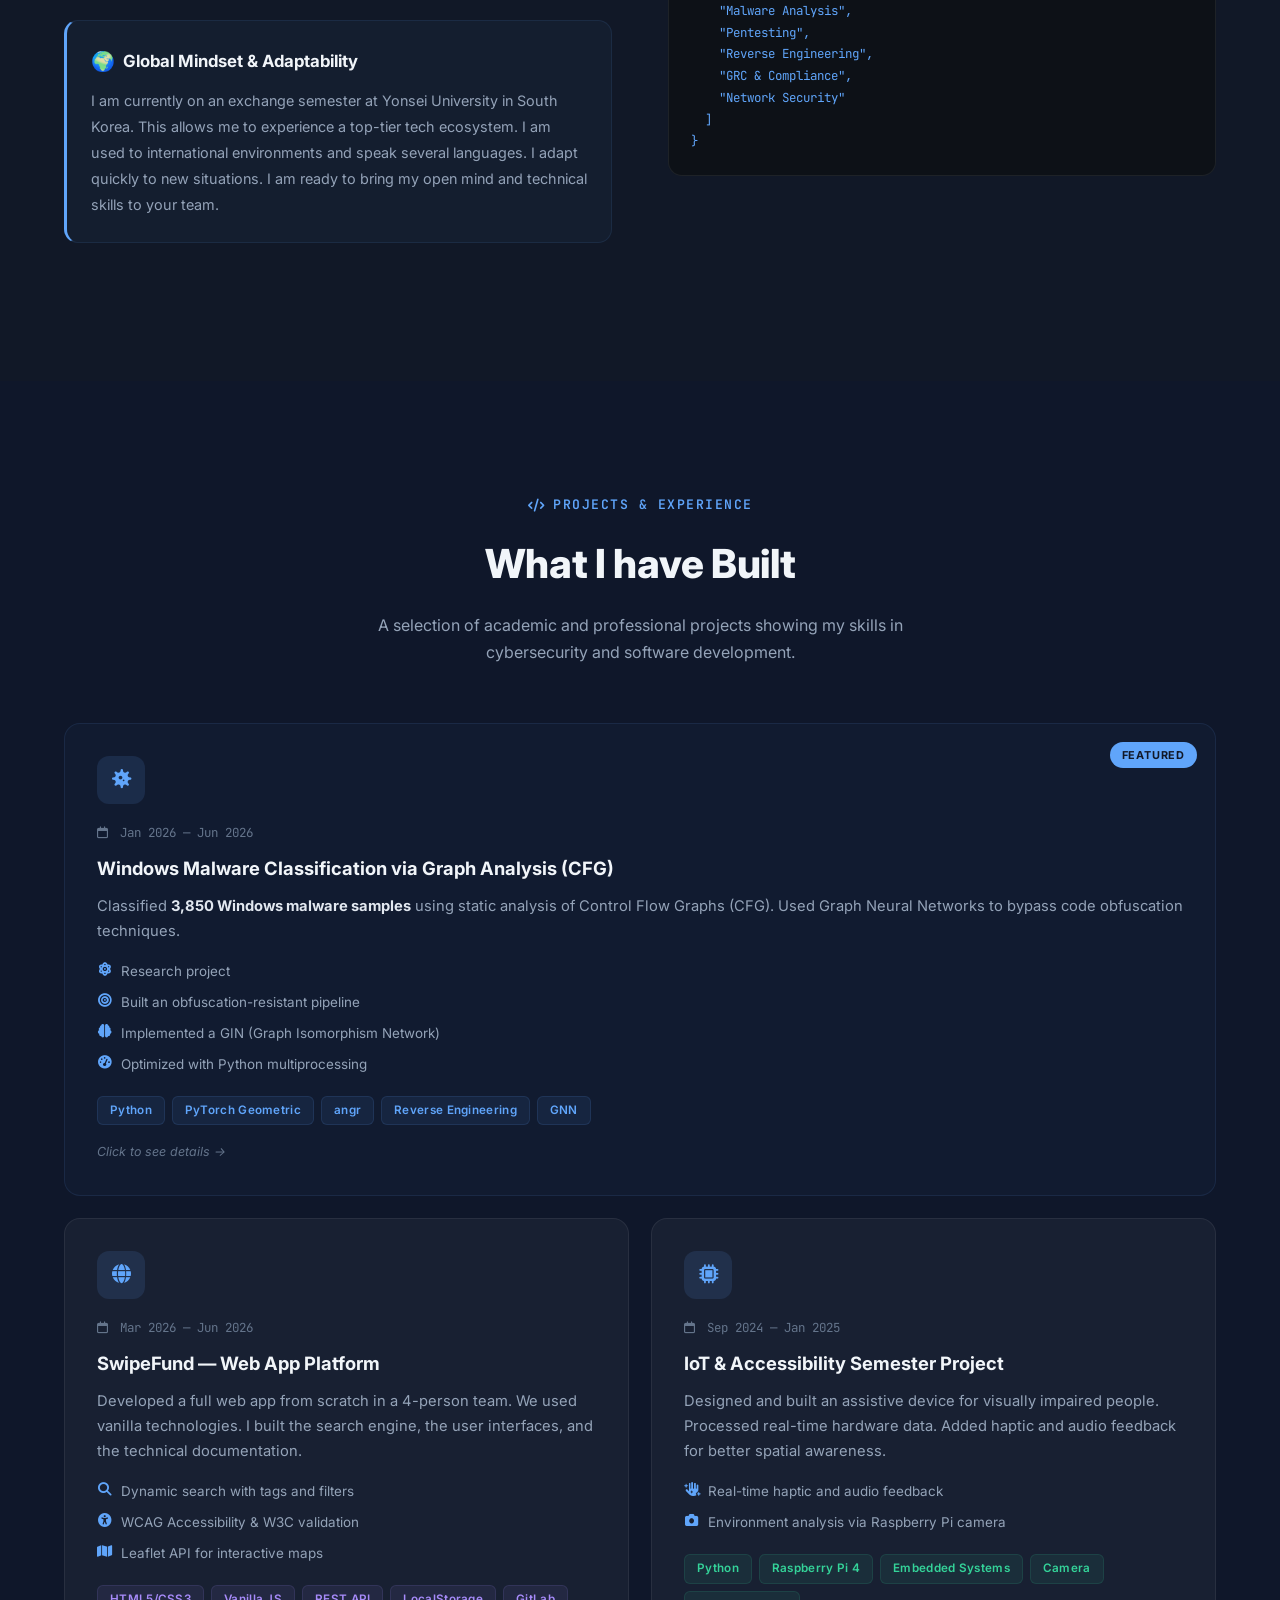
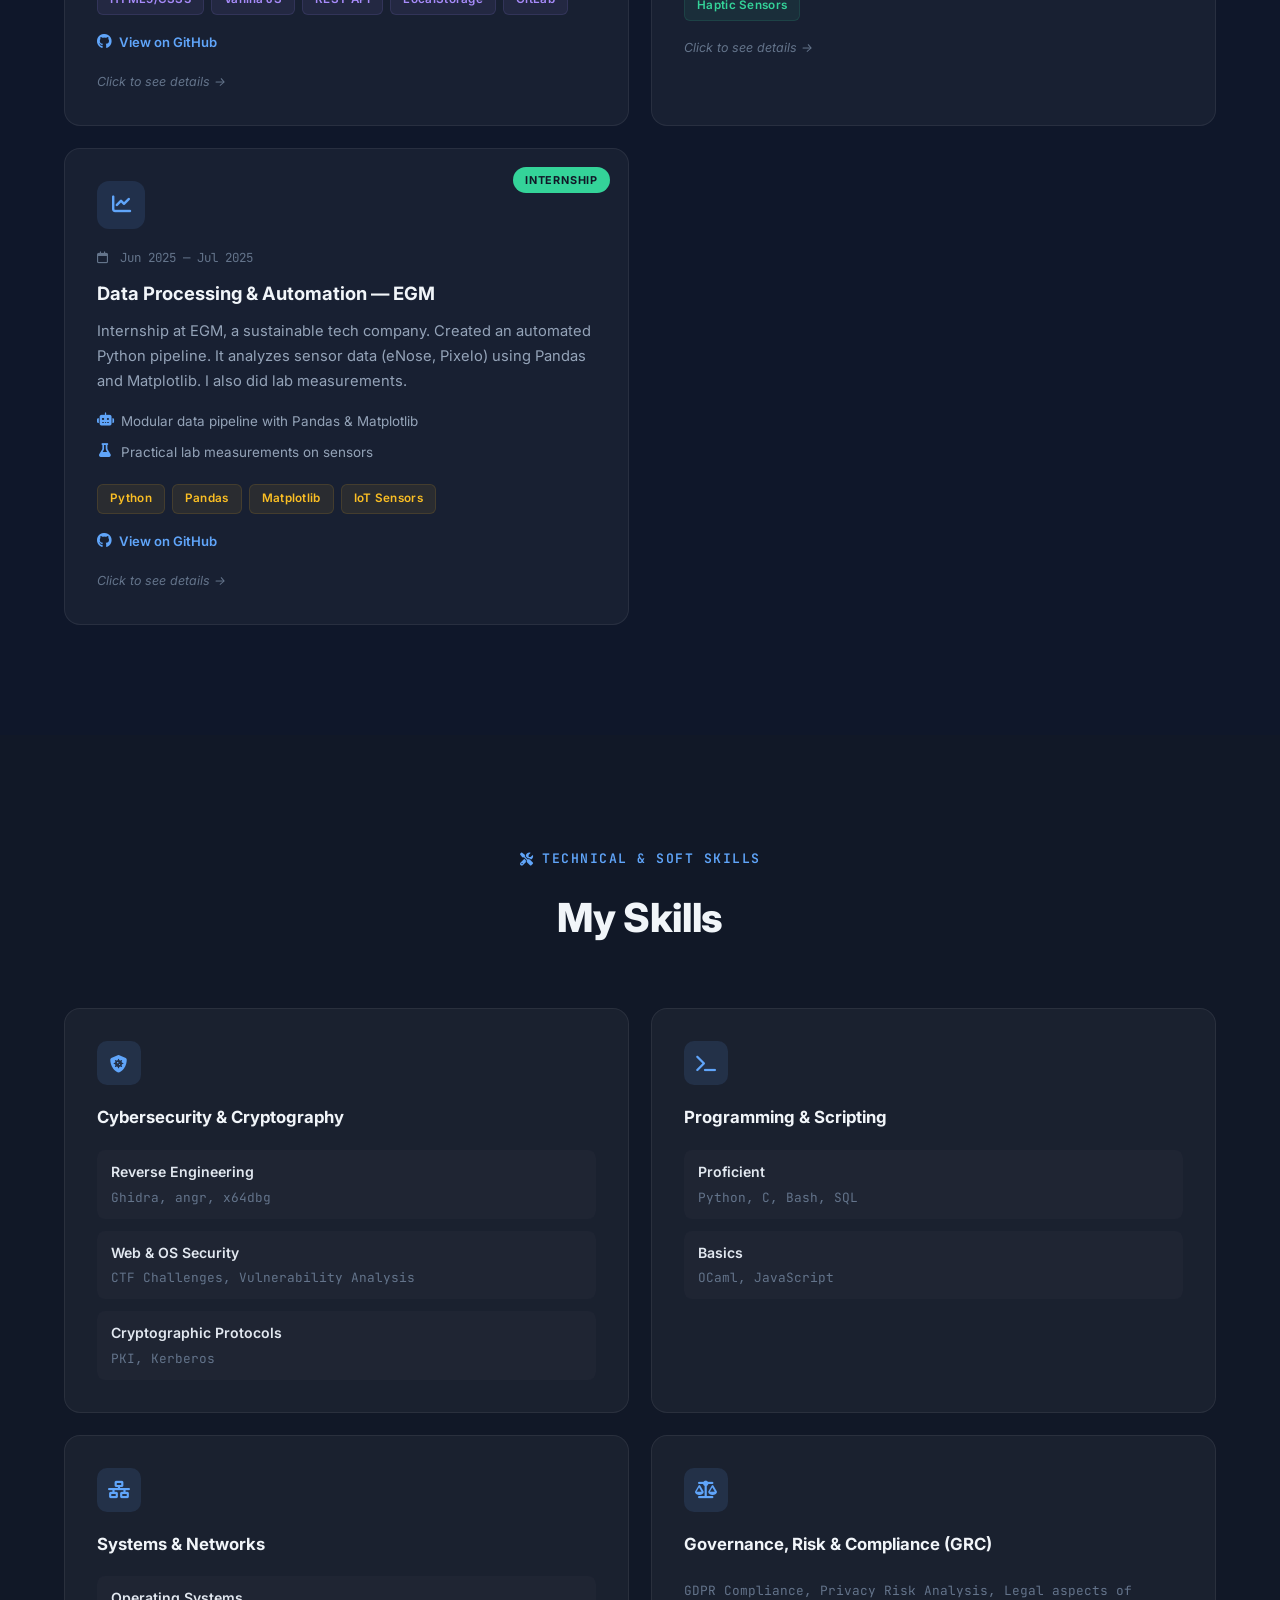
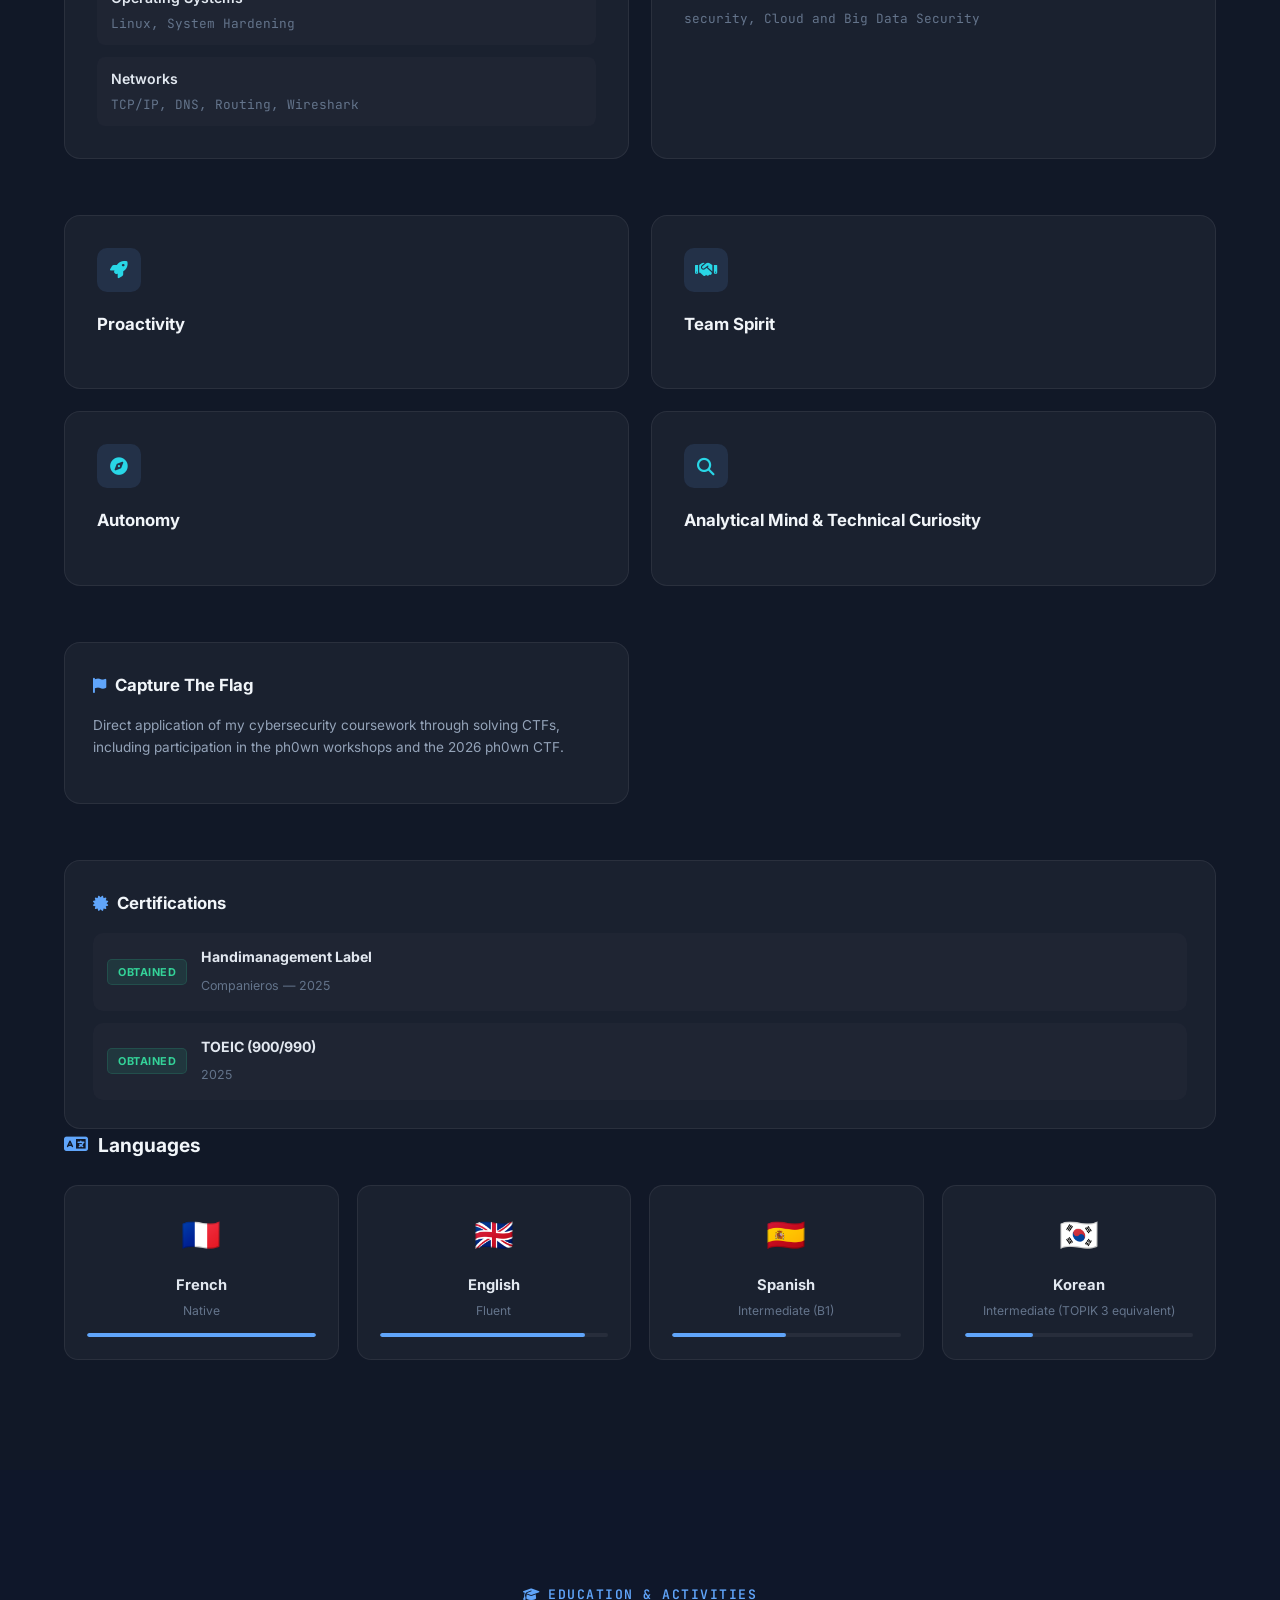
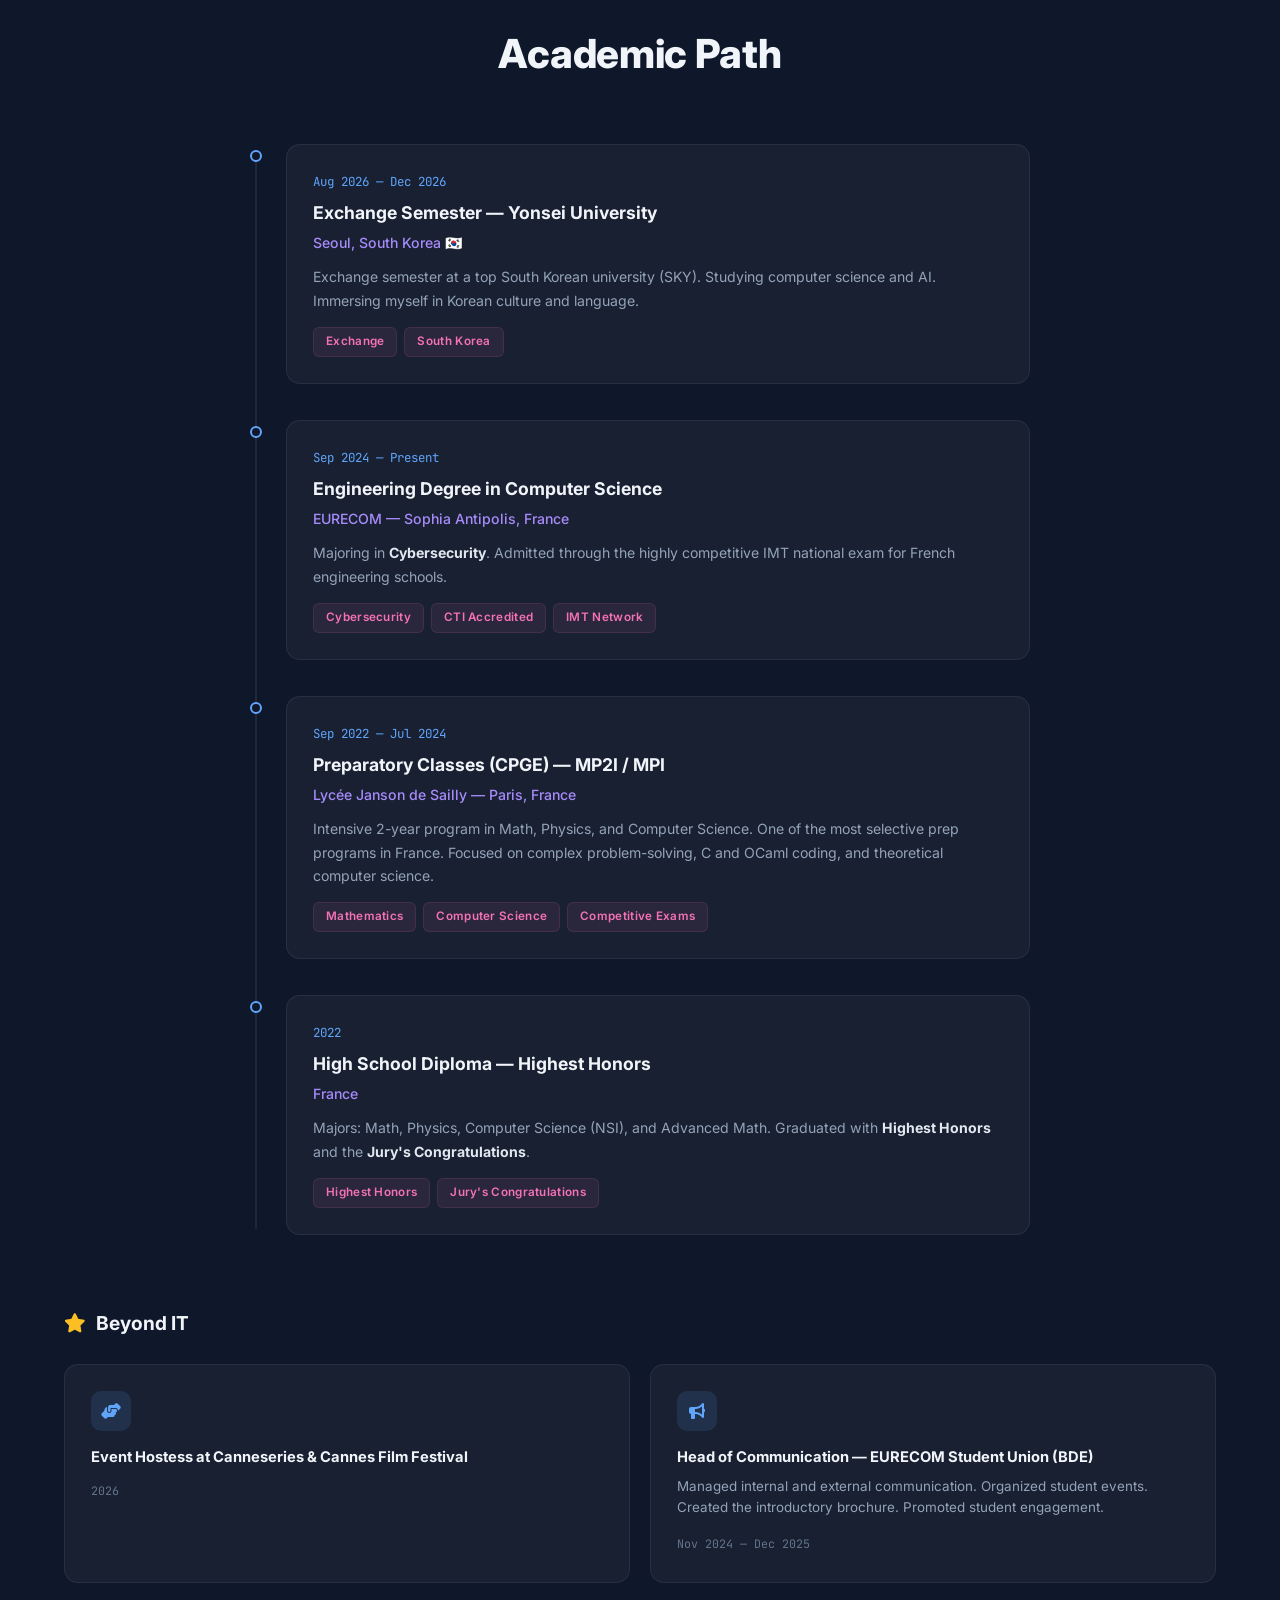
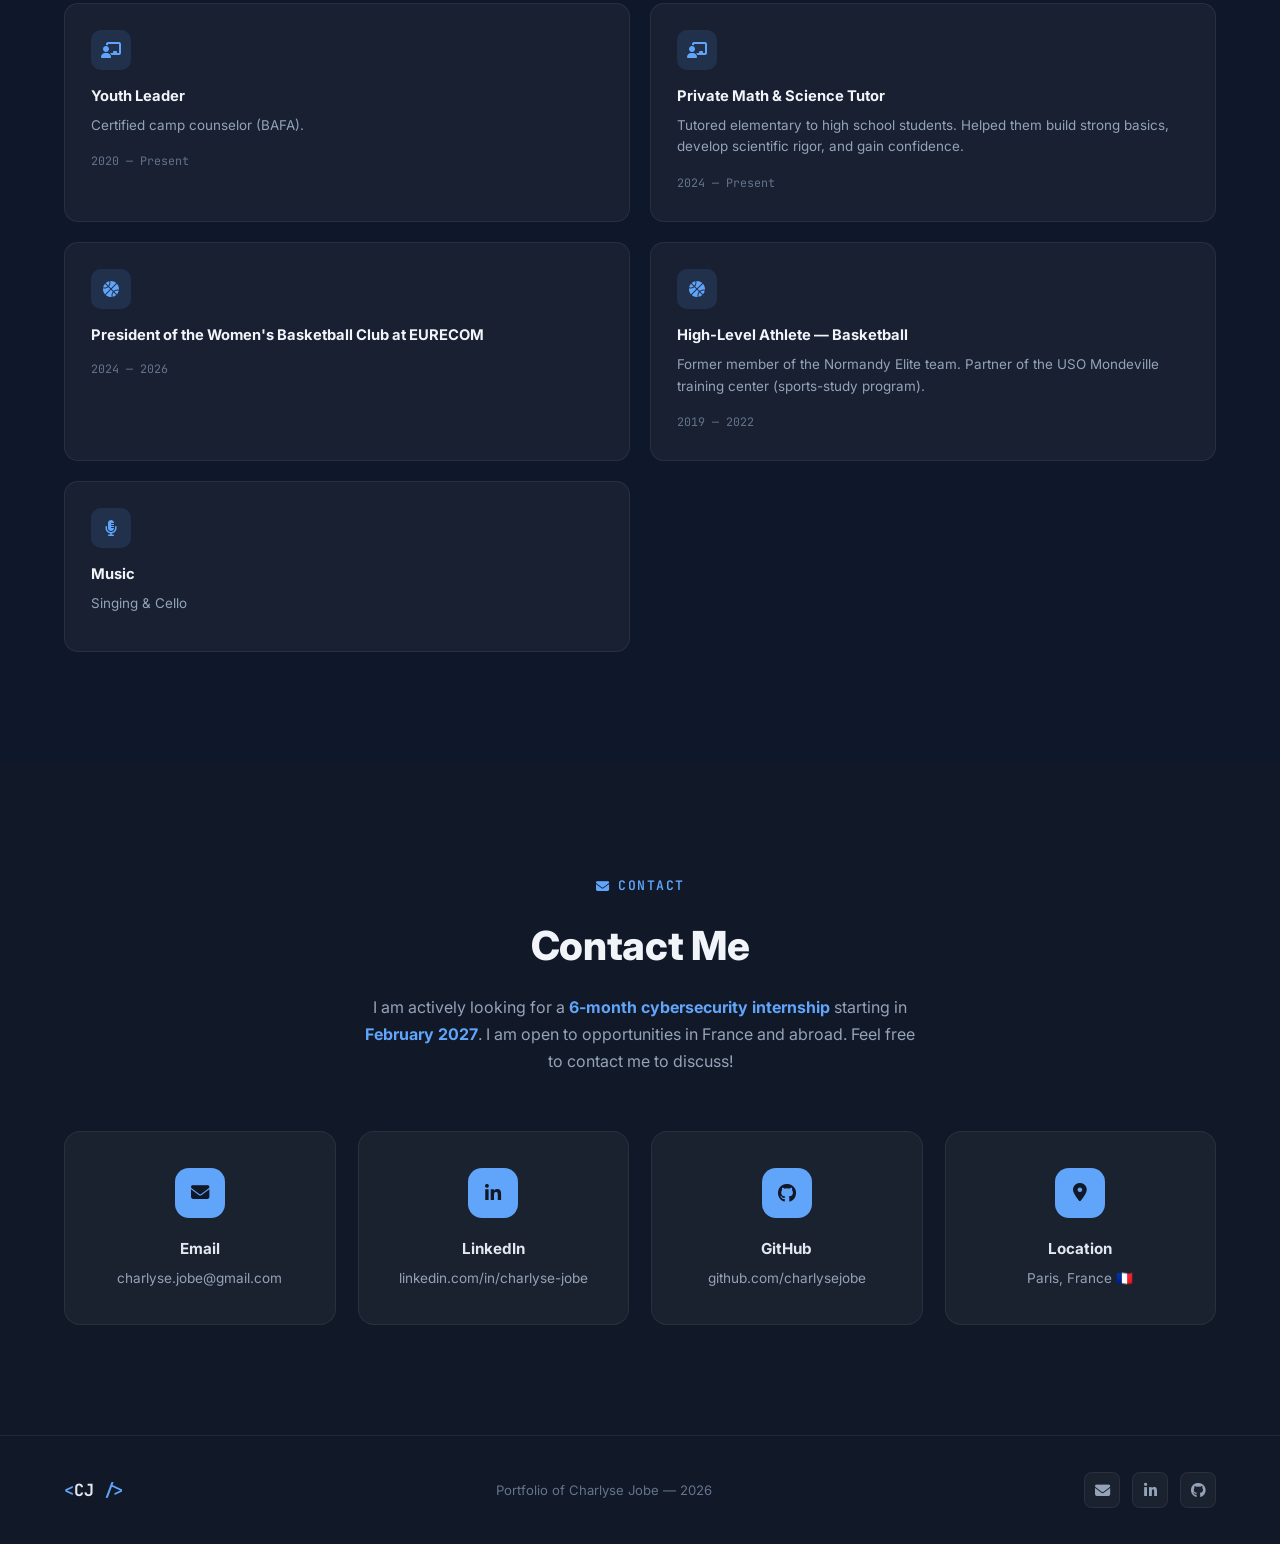
==== commit f2660665: "Fix download link for resume in index-en.html" ====
--- a/index-en.html
+++ b/index-en.html
@@ -73,7 +73,7 @@
                     <i class="fas fa-paper-plane"></i>
                     Contact Me
                 </a>
-                <a href="./CV_Charlyse_JOBE_Portfolio_EN.pdf" target="_blank" class="btn btn-outline" download>
+                <a href="./CV_Charlyse_JOBE_Portfolio_EN.pdf" target="_blank" class="btn btn-outline">
                     <i class="fas fa-download"></i>
                     Download my Resume
                 </a>
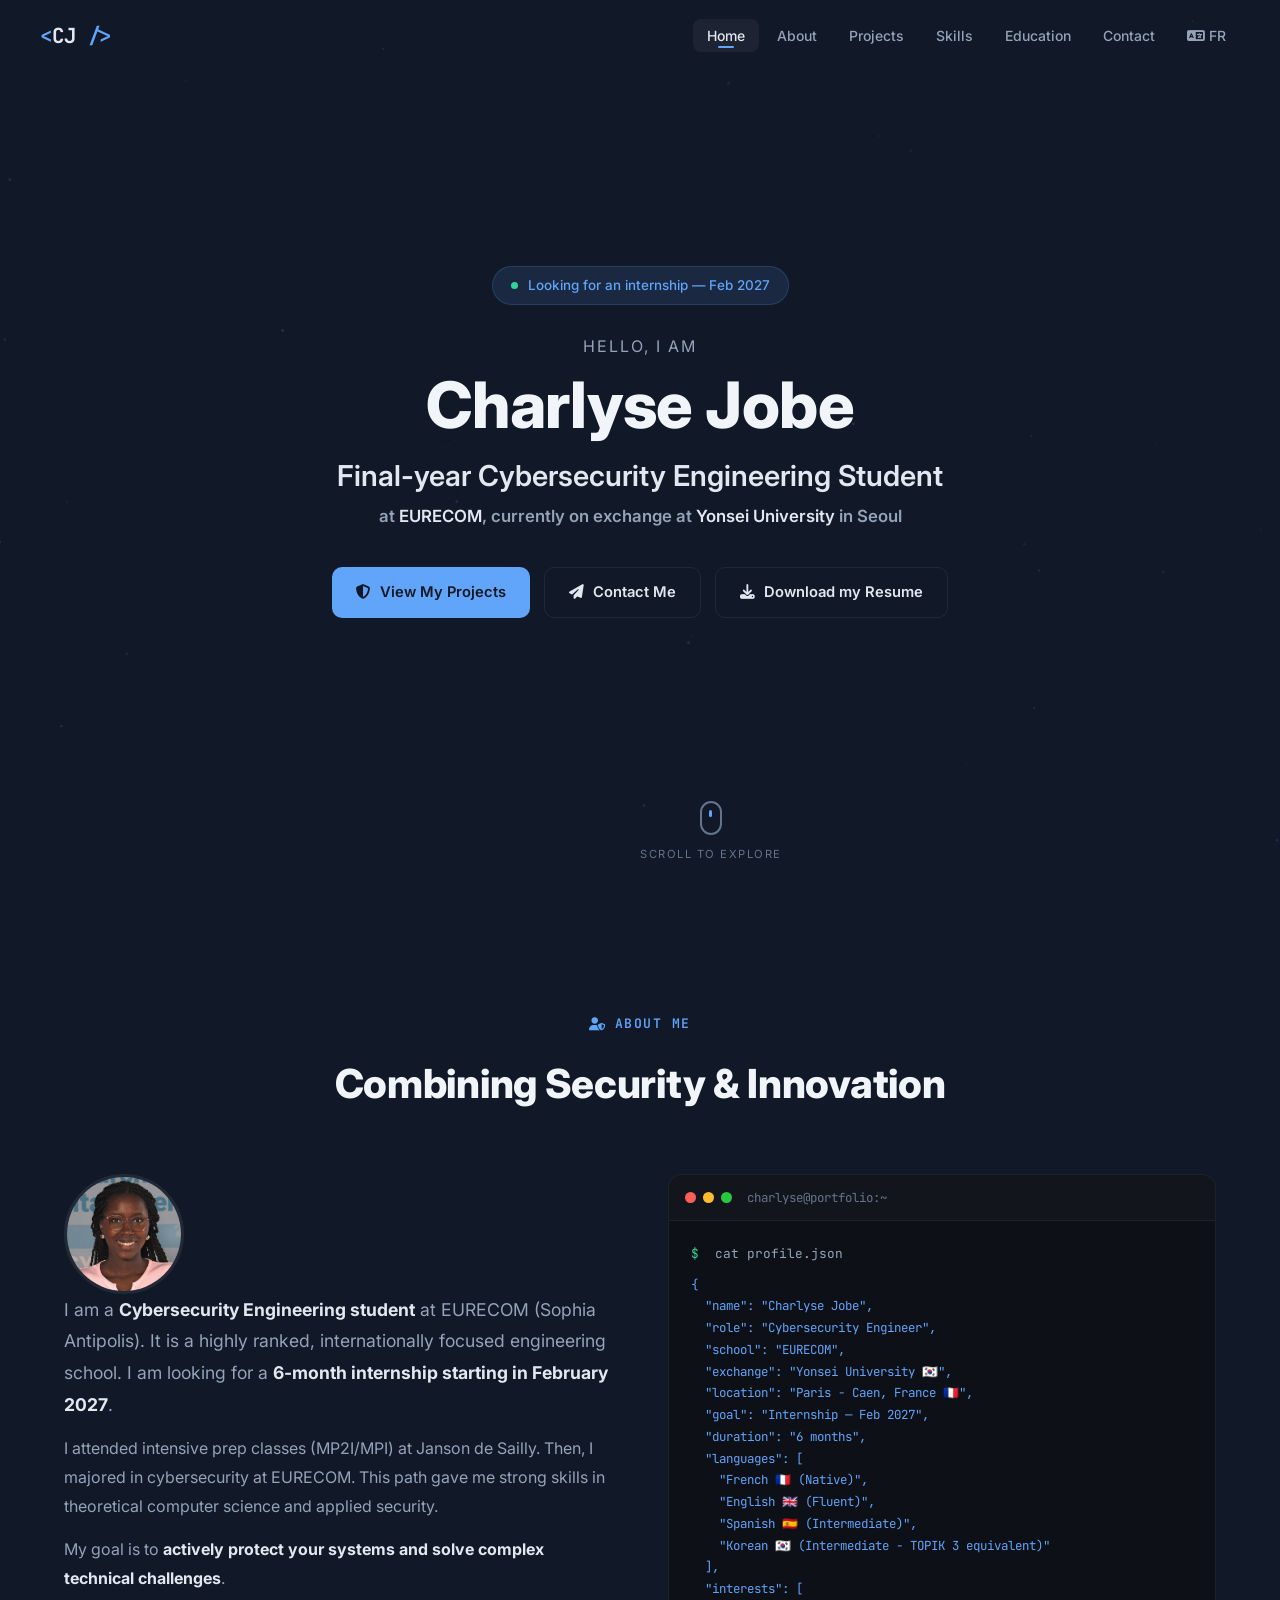
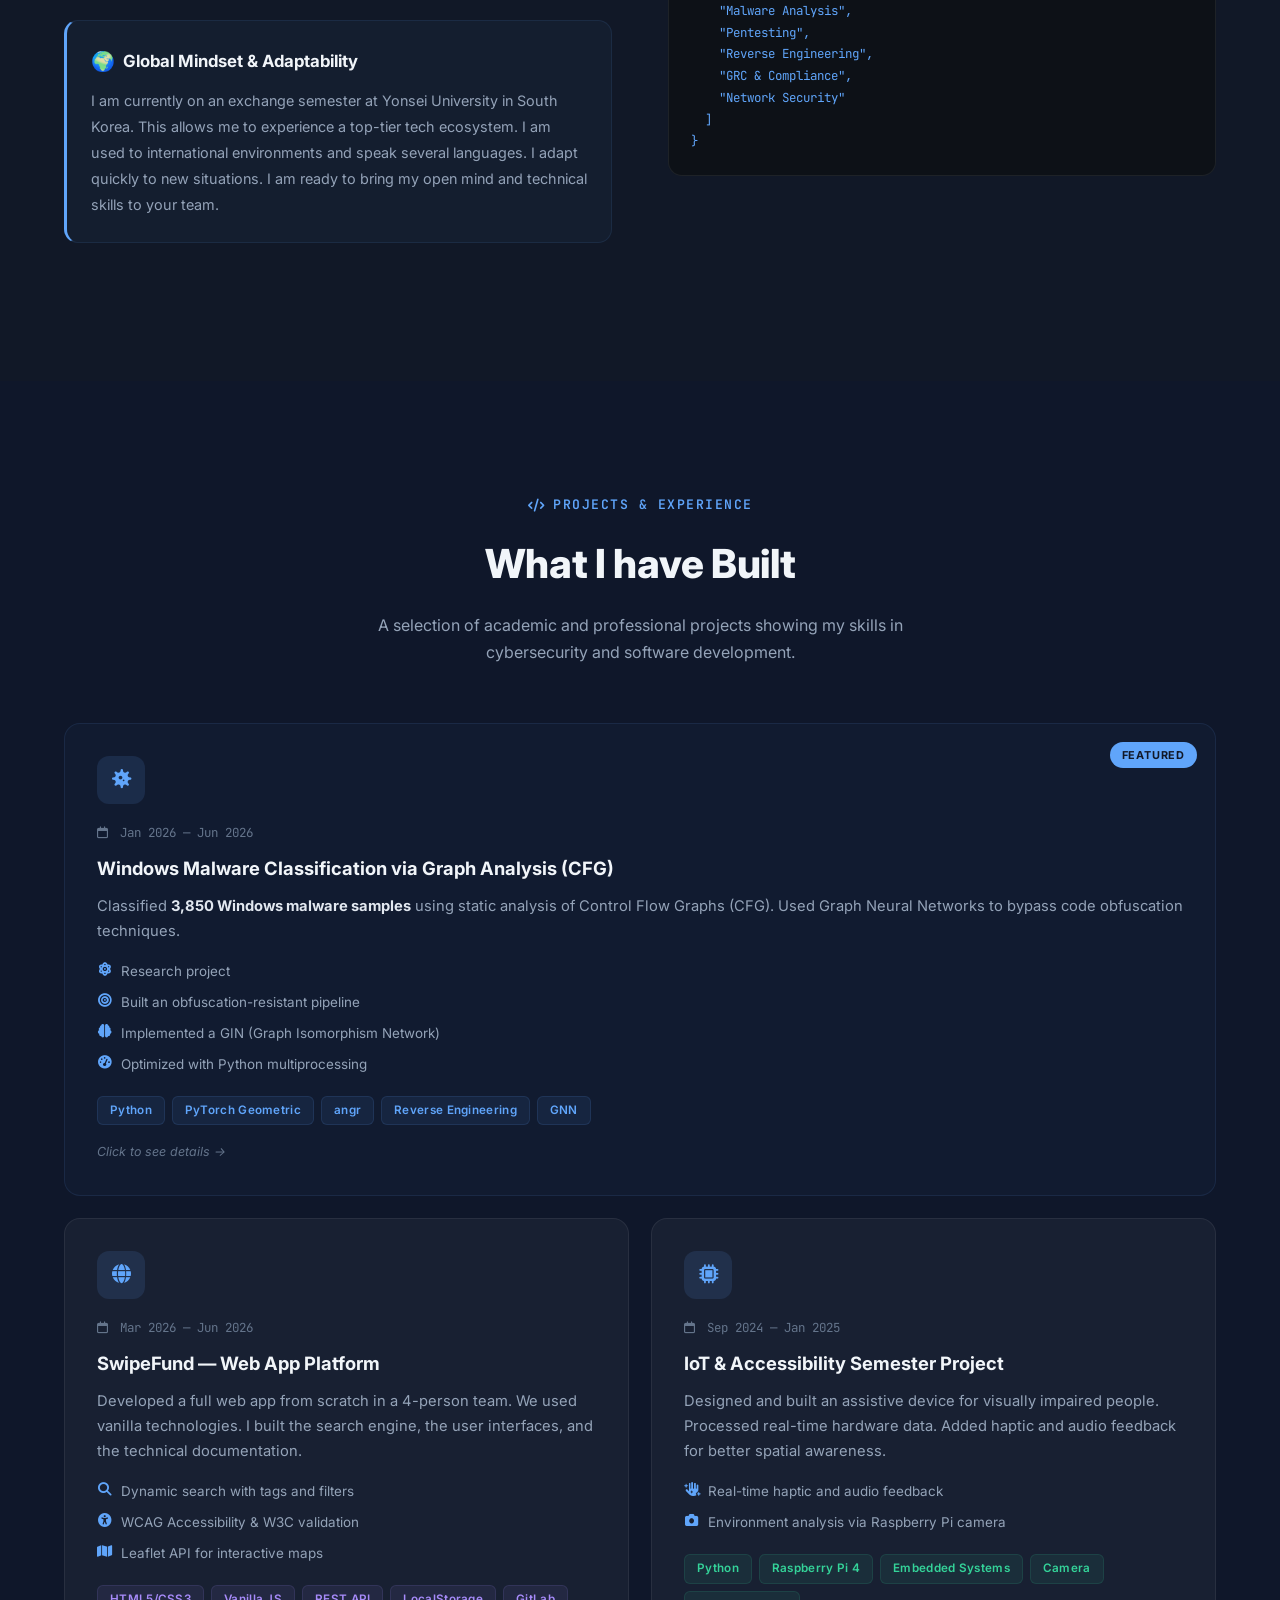
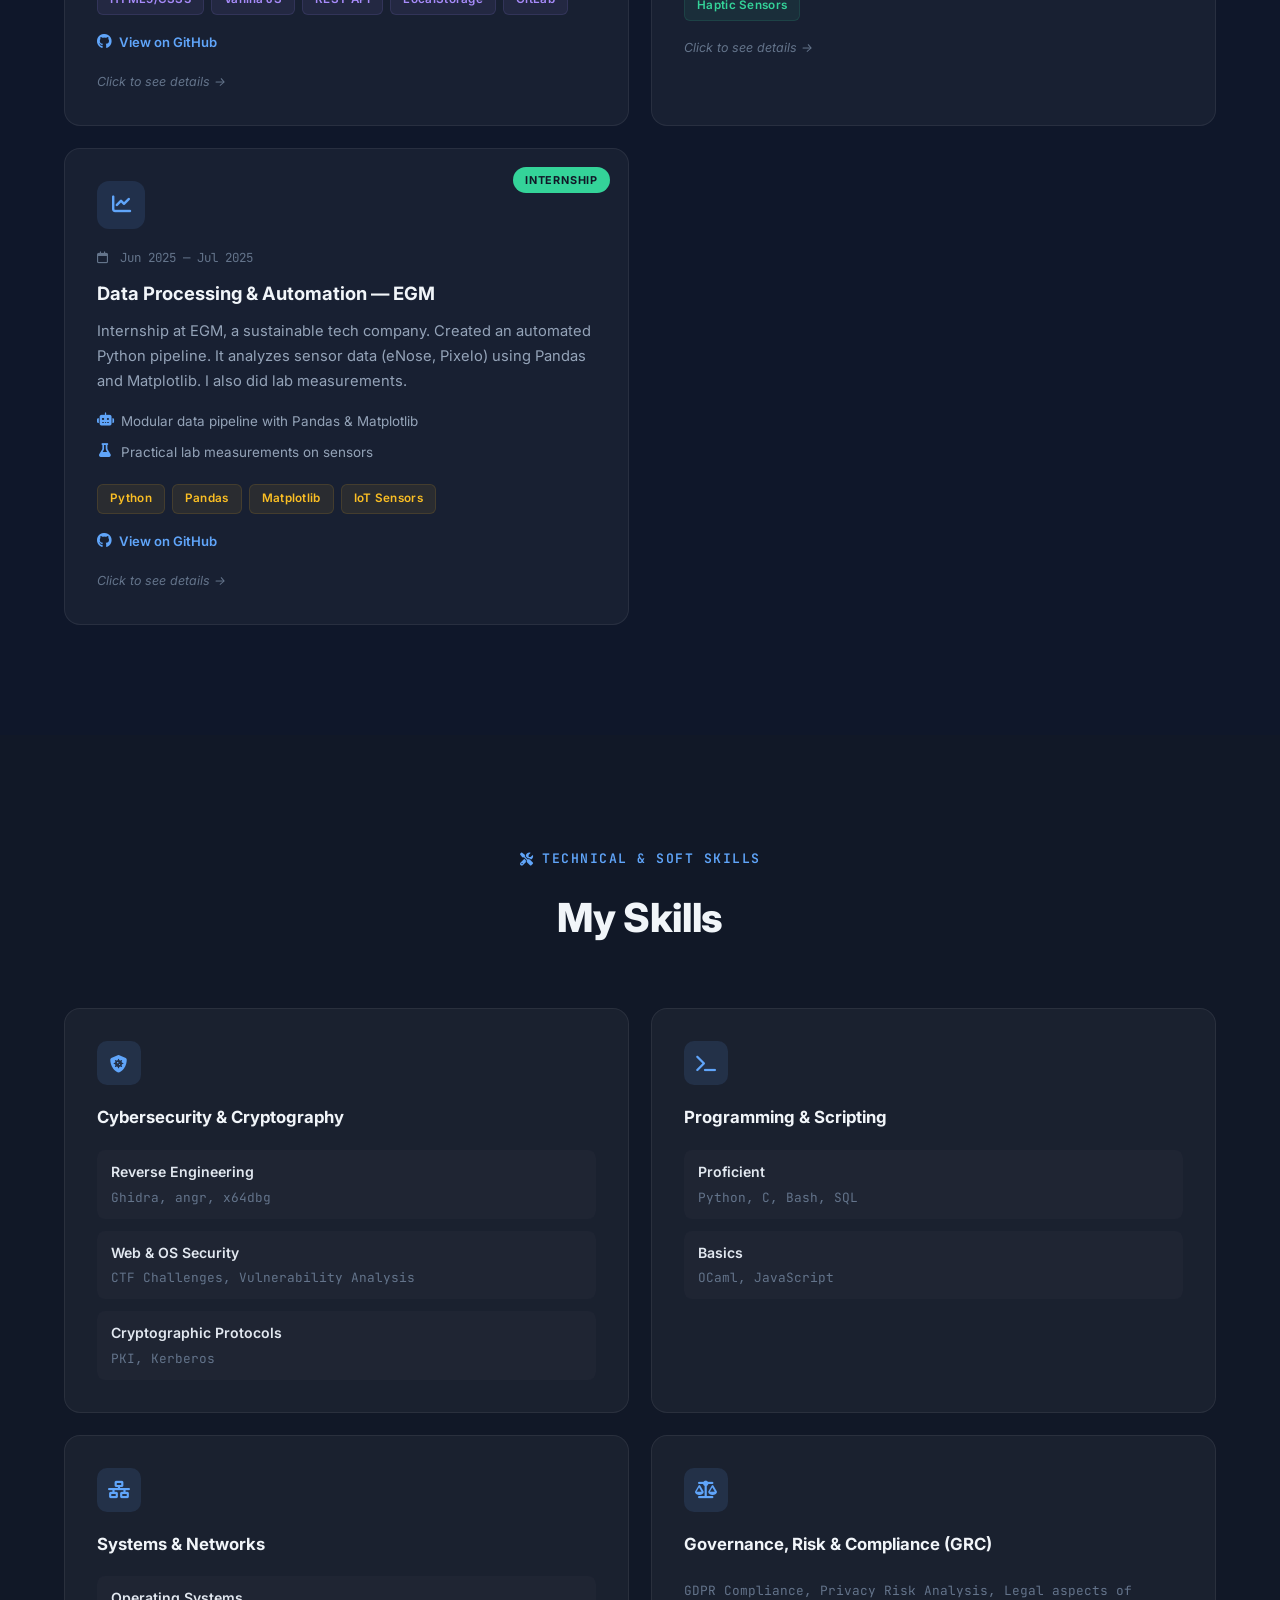
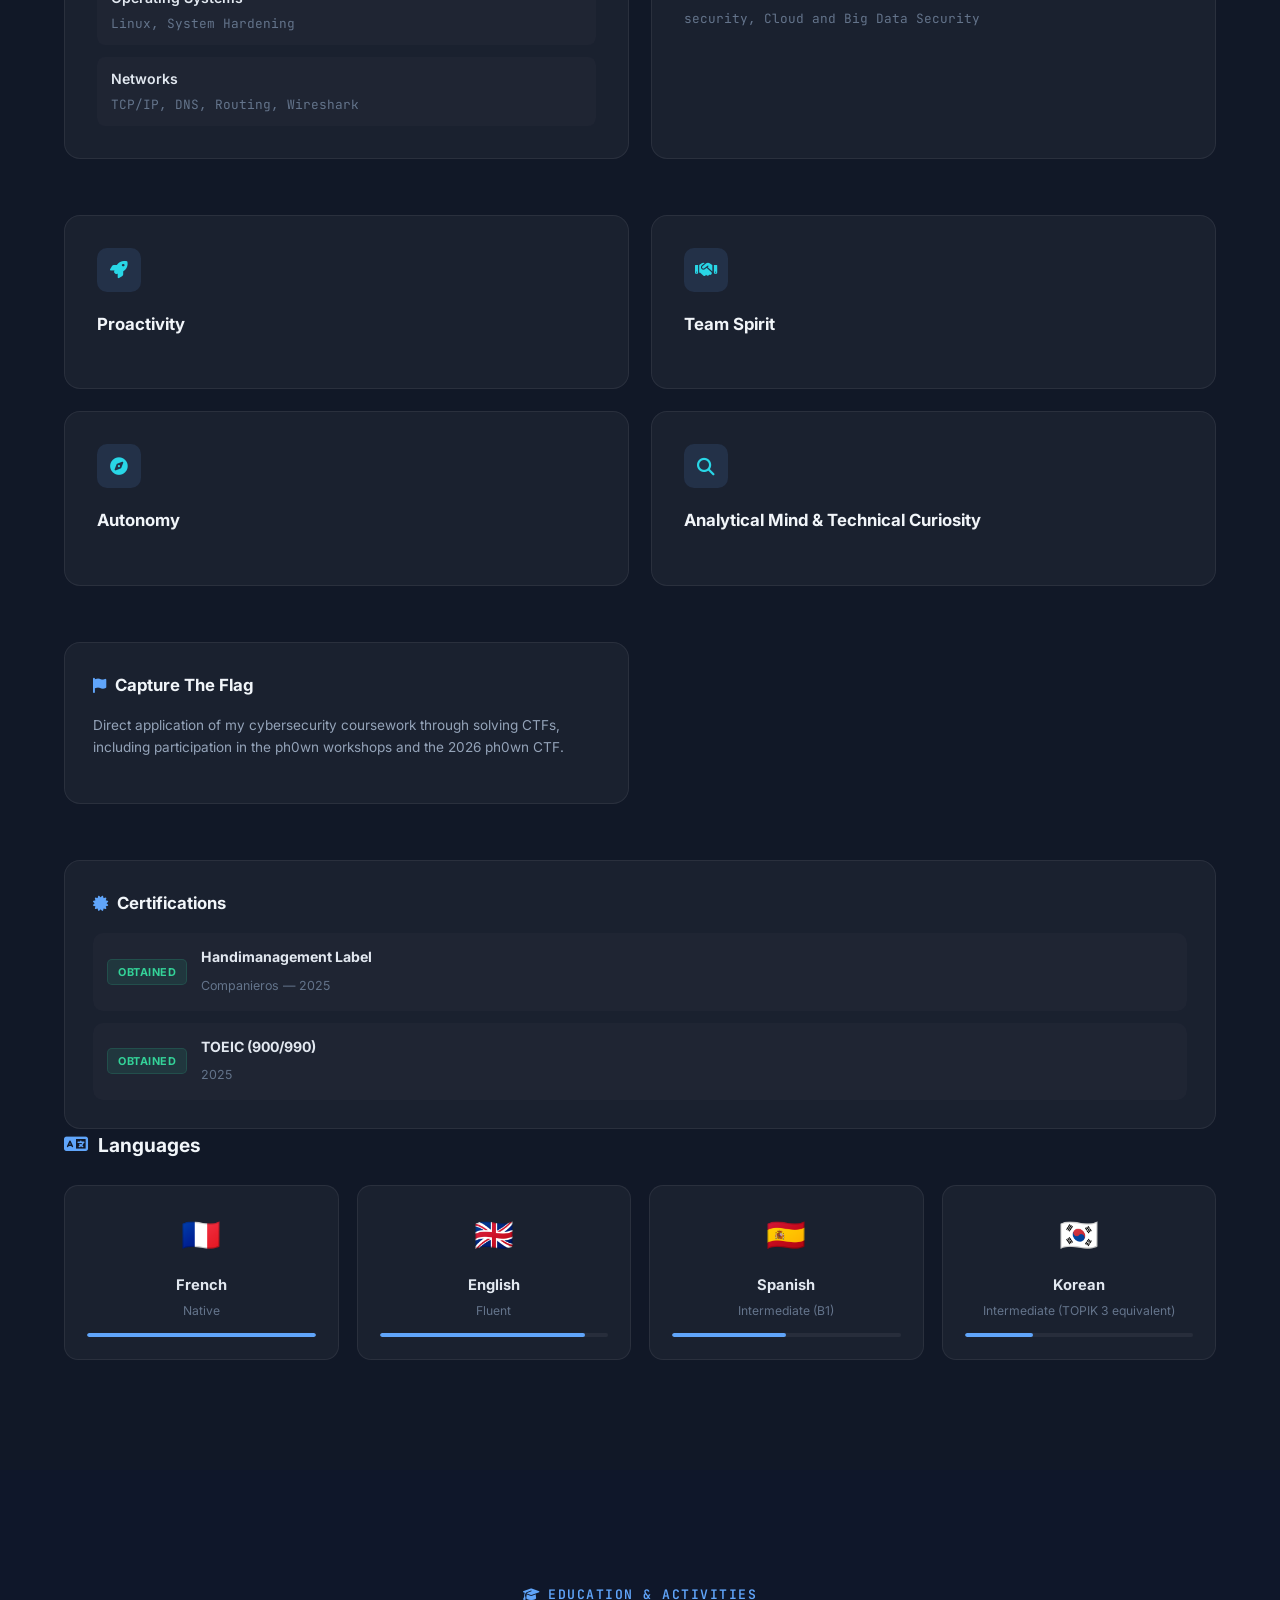
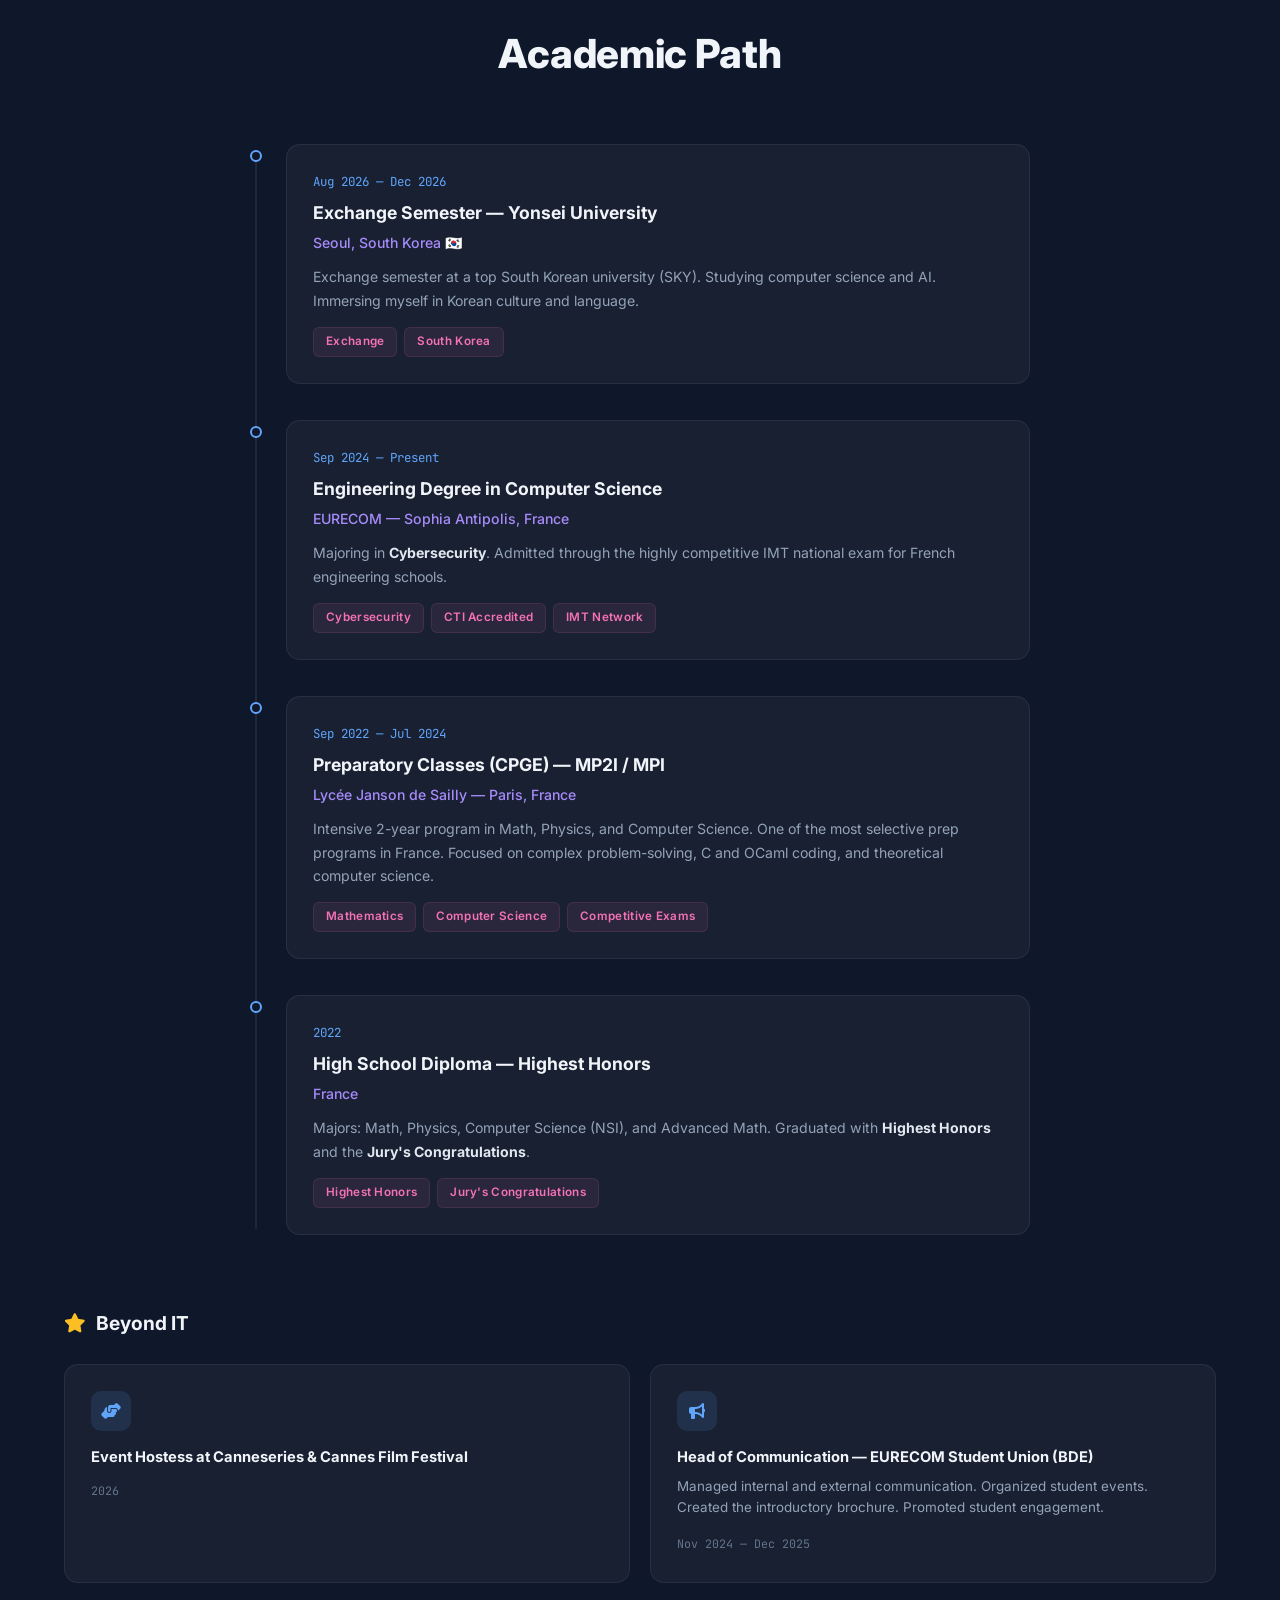
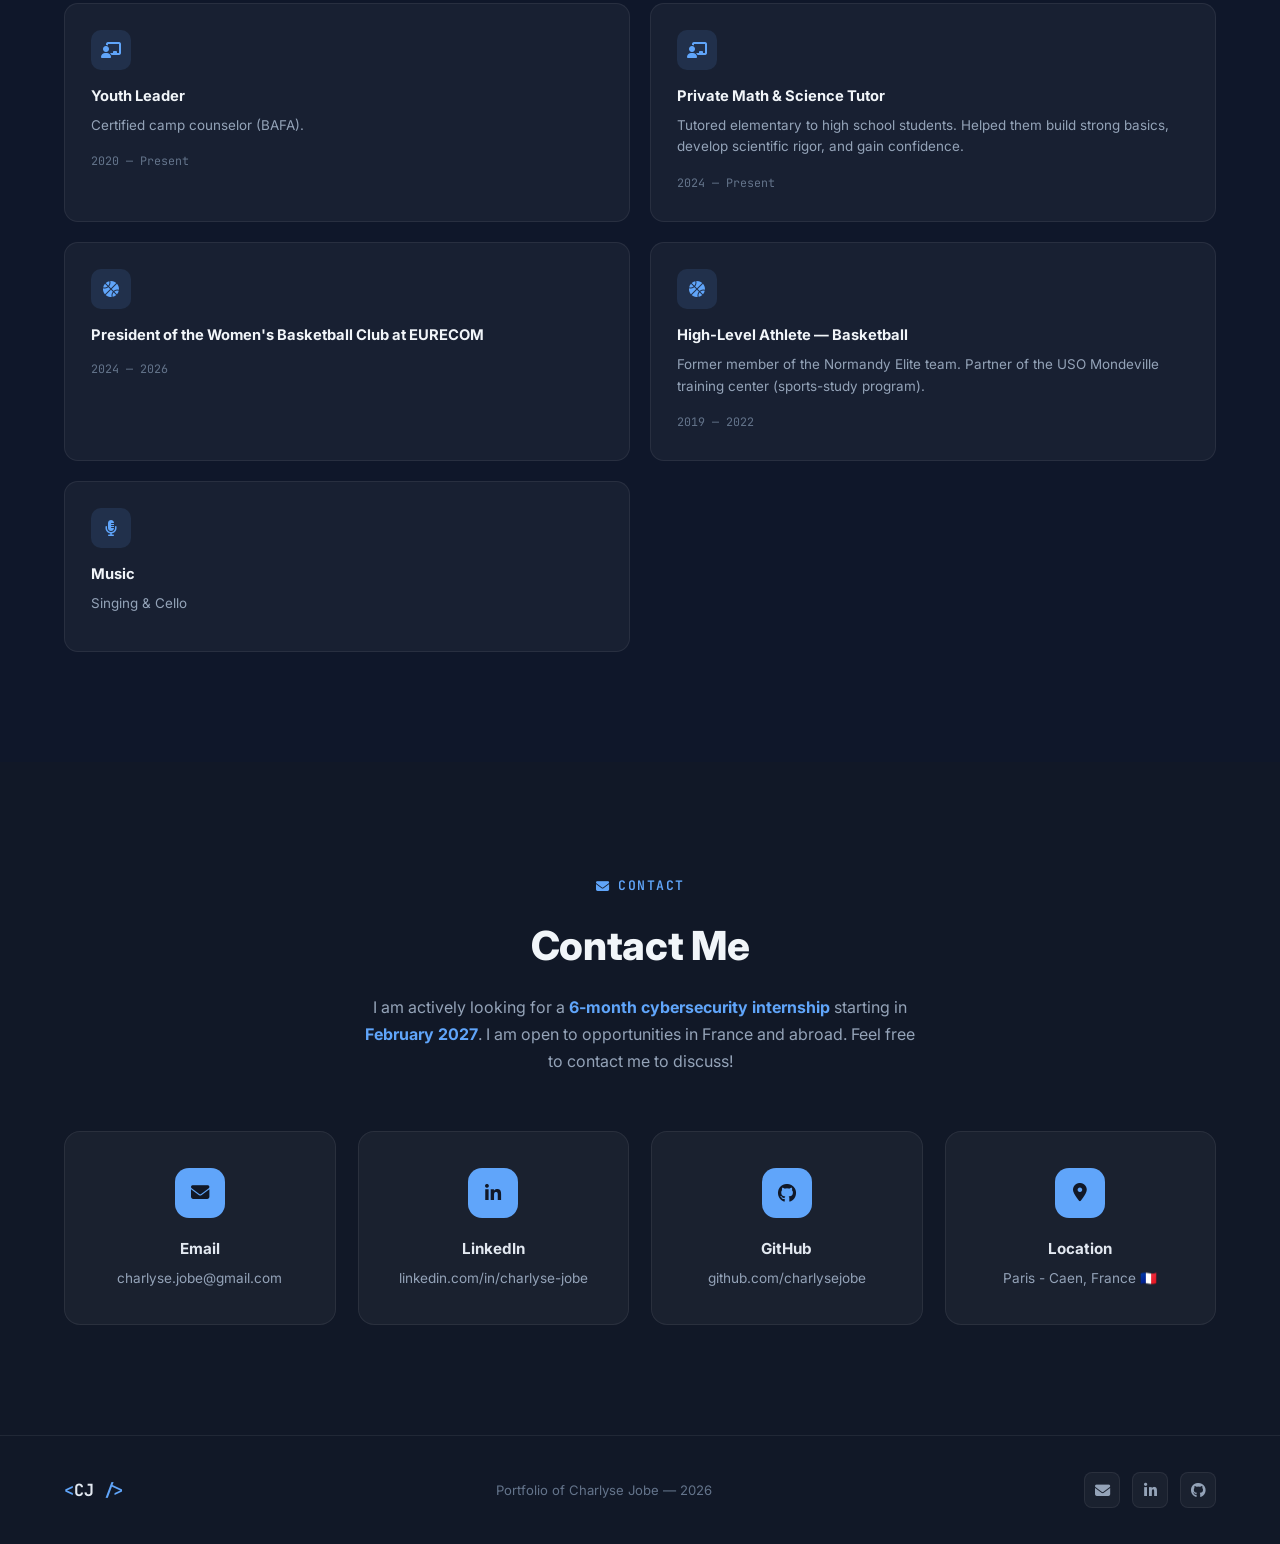
==== commit f7a26221: "Update location from 'Paris, France' to 'Paris - Caen, France'" ====
--- a/index-en.html
+++ b/index-en.html
@@ -130,7 +130,7 @@
   "role": "Cybersecurity Engineer",
   "school": "EURECOM",
   "exchange": "Yonsei University 🇰🇷",
-  "location": "Paris, France 🇫🇷",
+  "location": "Paris - Caen, France 🇫🇷",
   "goal": "Internship — Feb 2027",
   "duration": "6 months",
   "languages": [
@@ -539,7 +539,7 @@
                 <div class="contact-card" data-reveal>
                     <div class="contact-icon"><i class="fas fa-map-marker-alt"></i></div>
                     <h3>Location</h3>
-                    <p>Paris, France 🇫🇷</p>
+                    <p>Paris - Caen, France 🇫🇷</p>
                 </div>
             </div>
         </div>
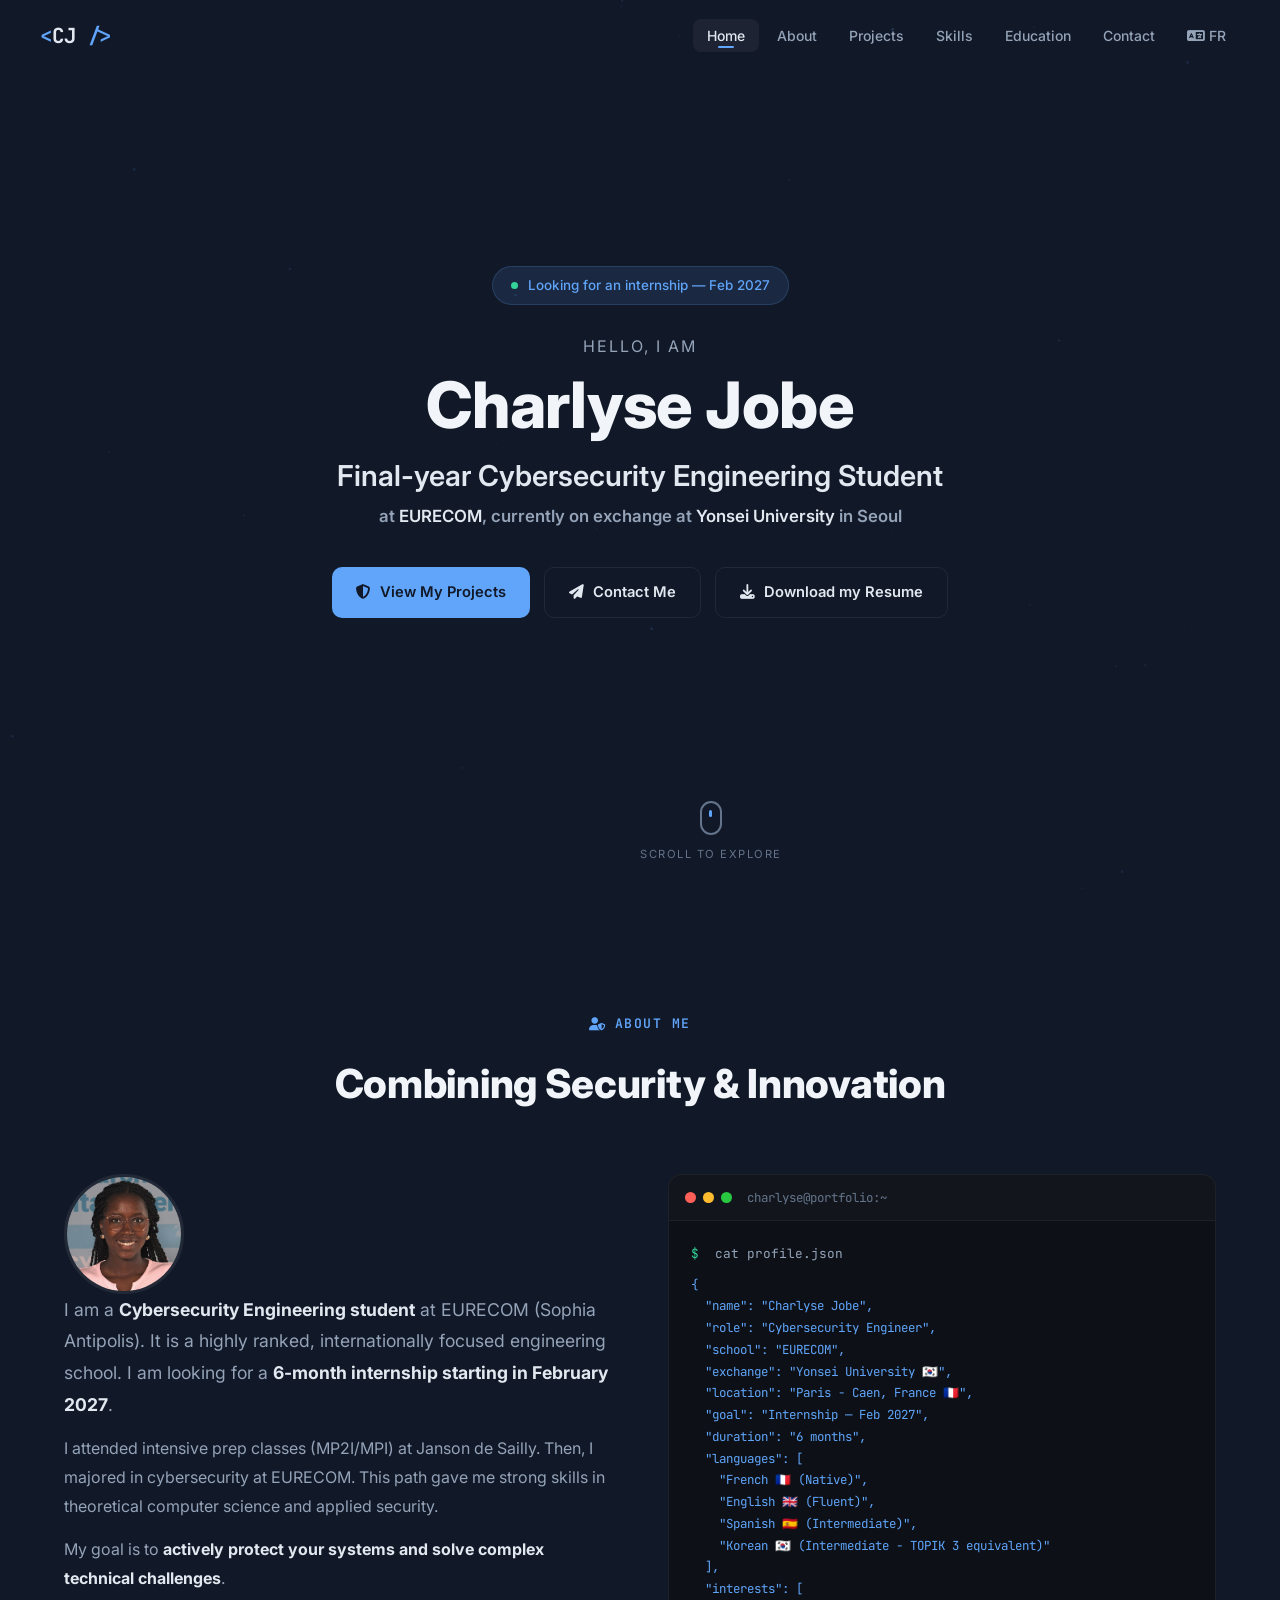
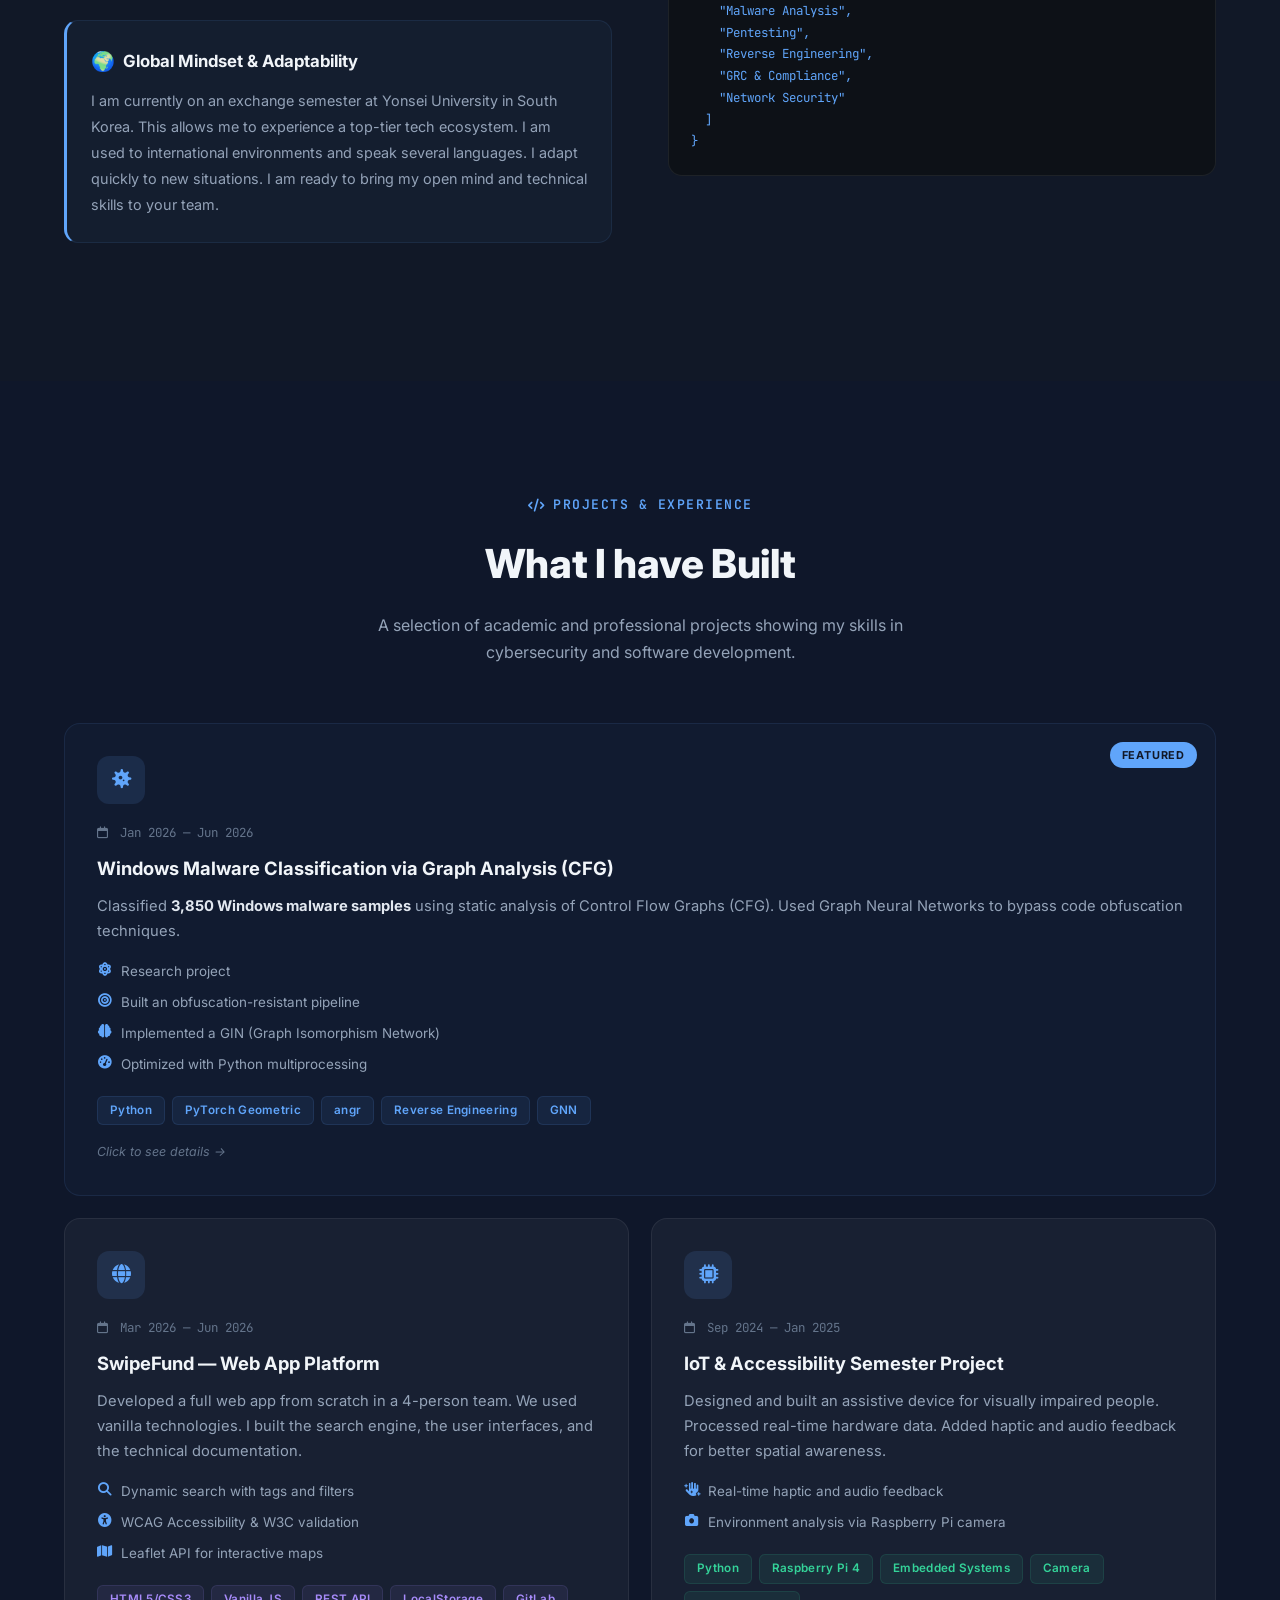
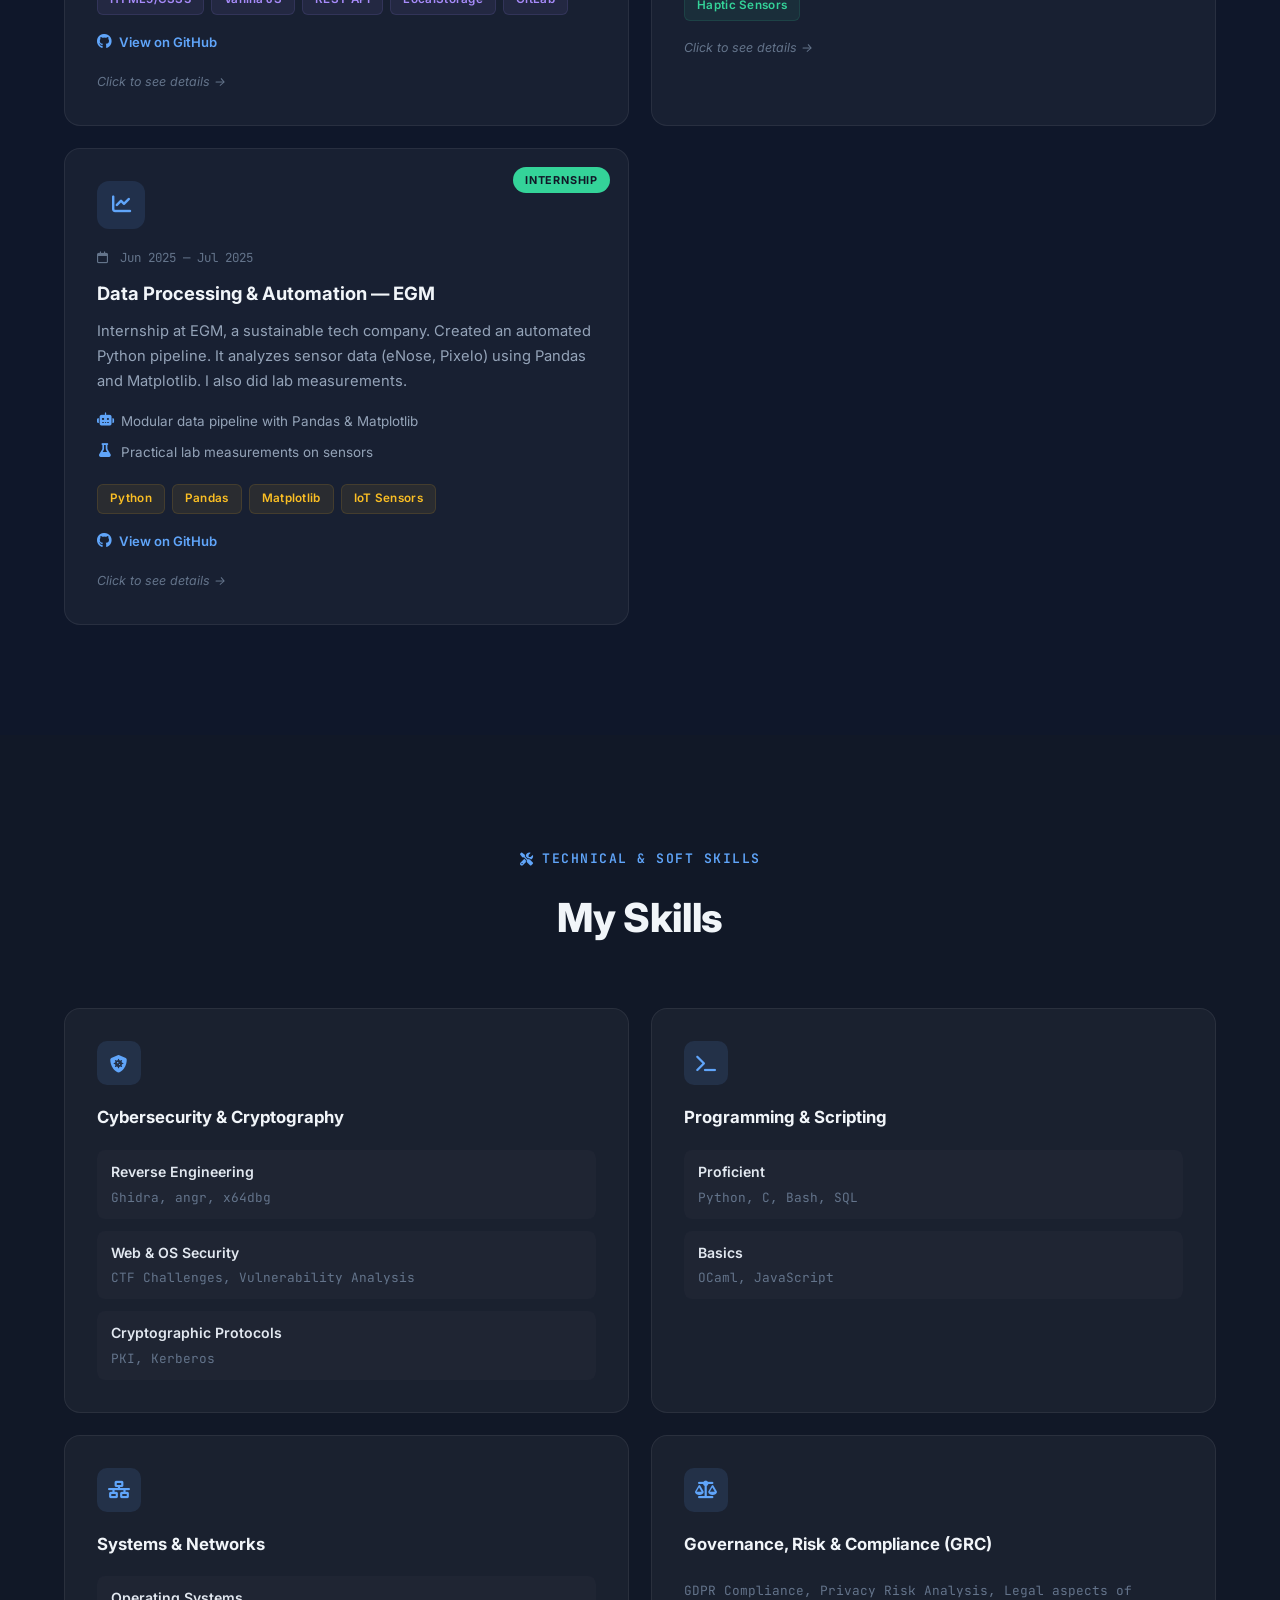
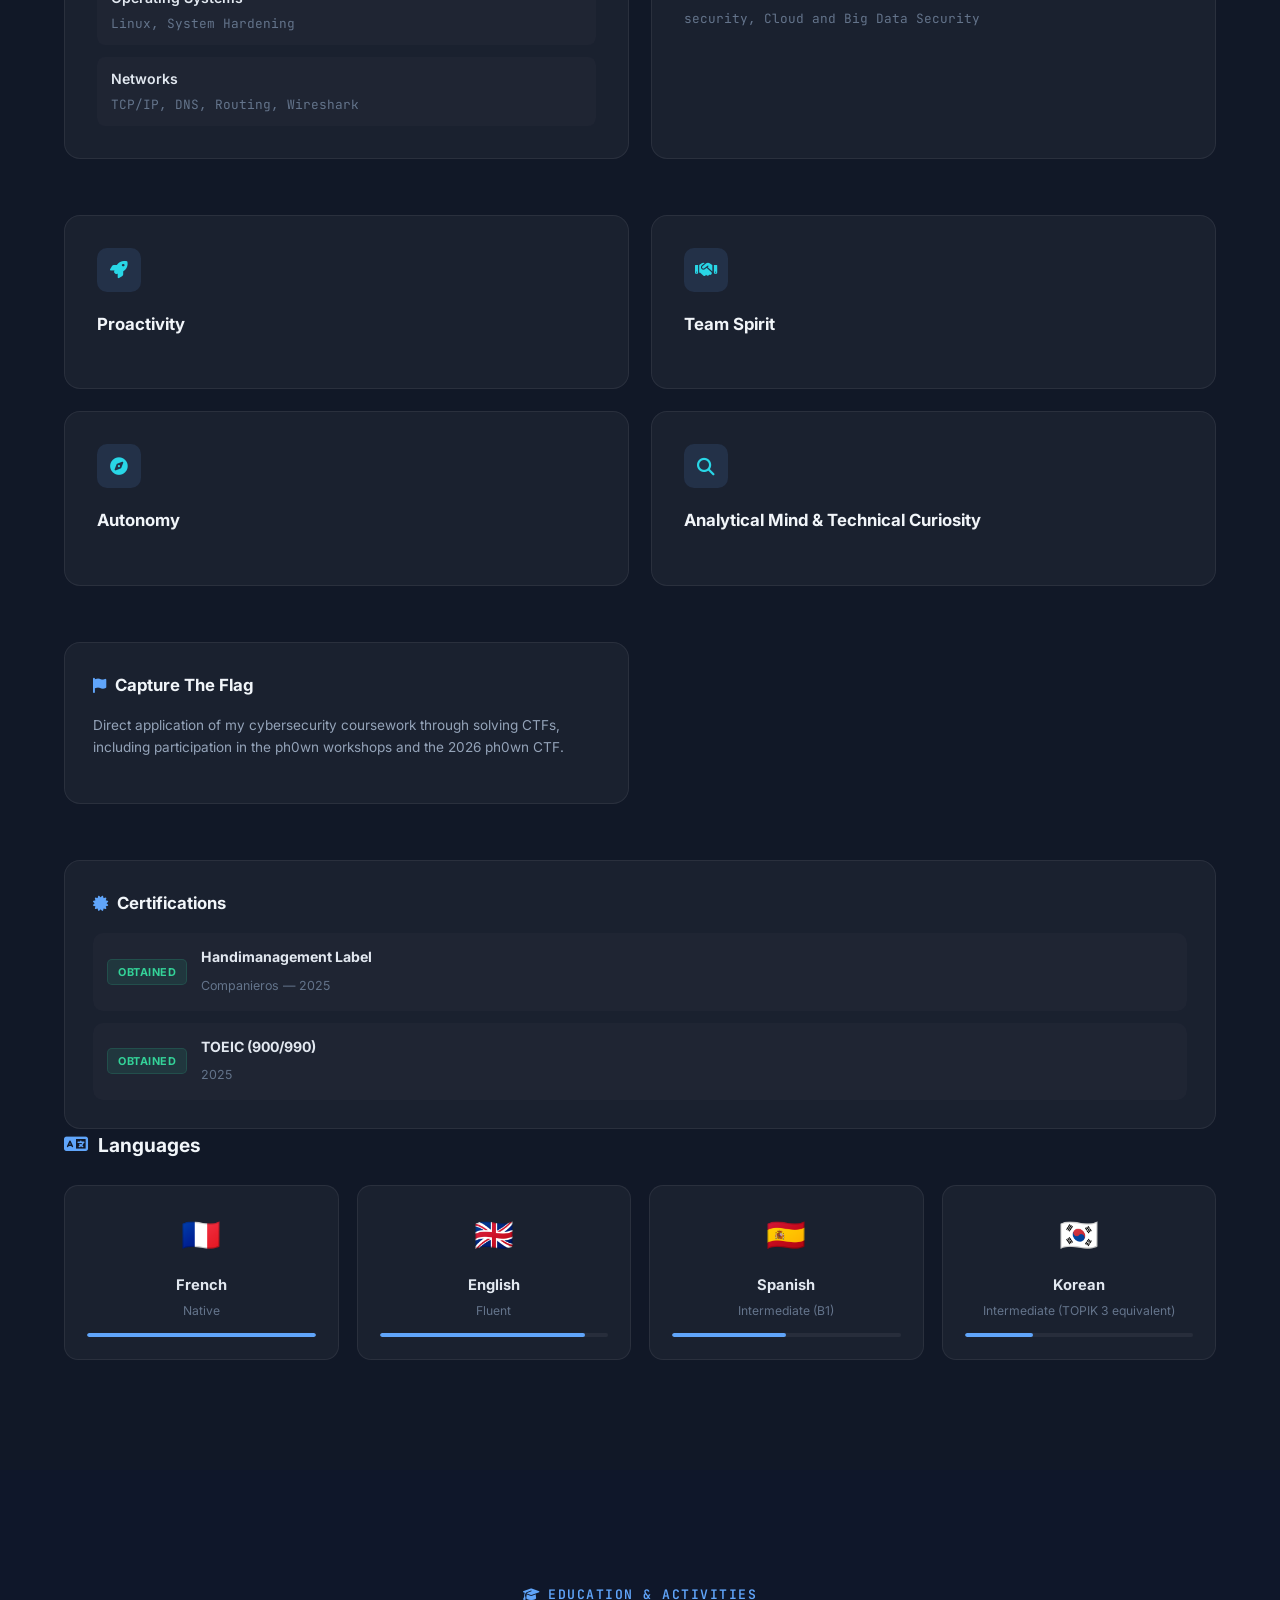
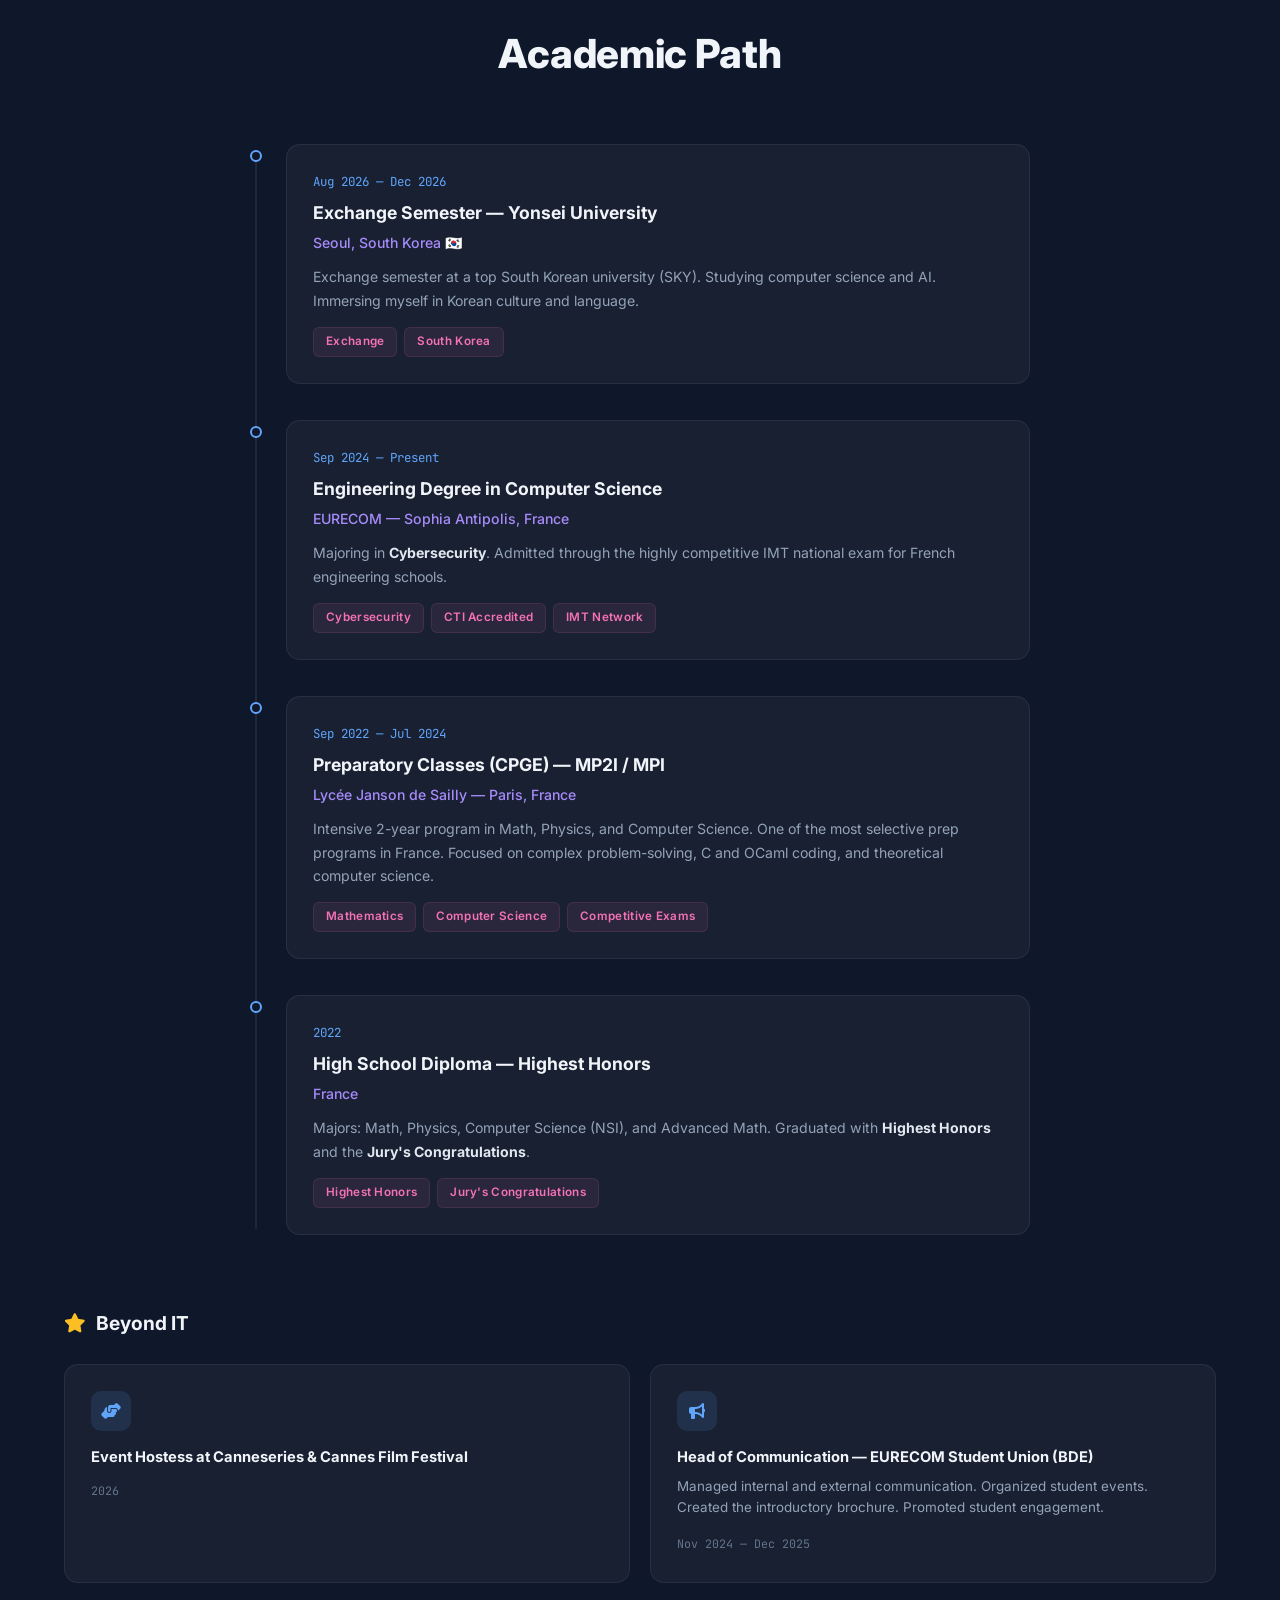
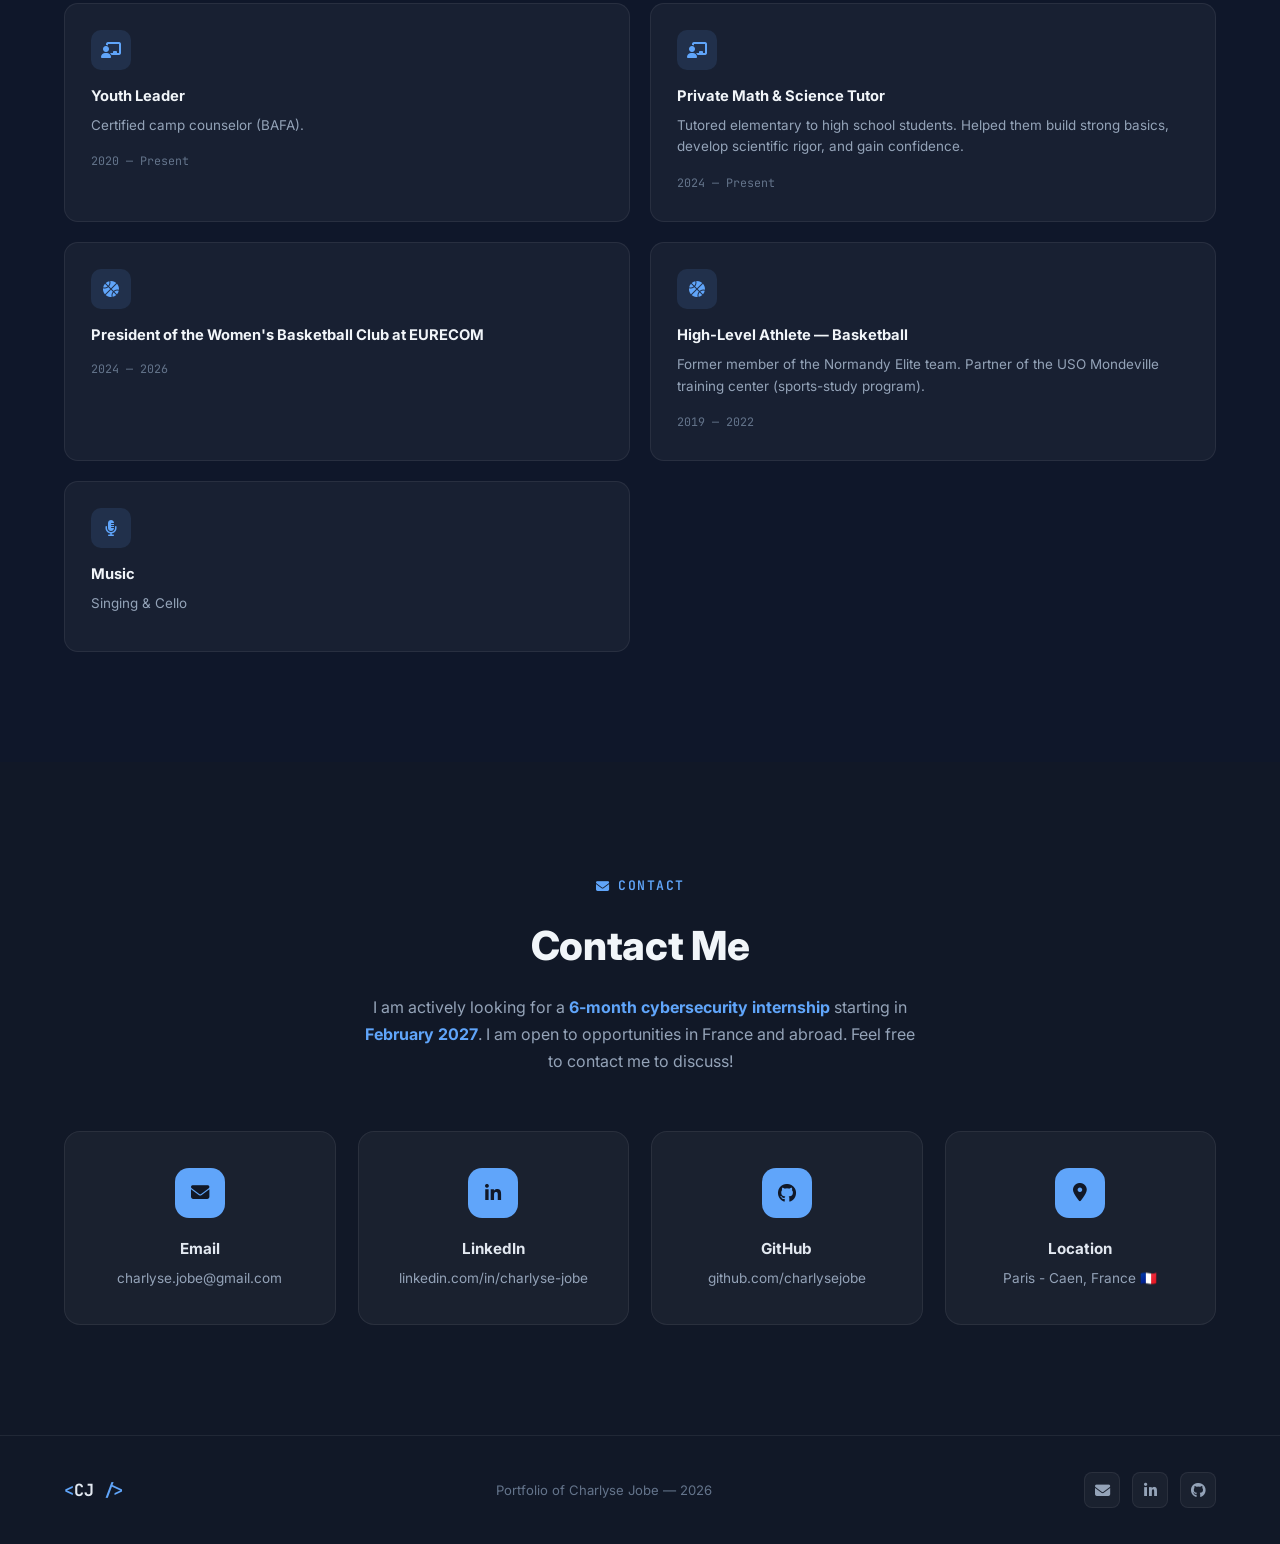
==== commit 9fe5f886: "Update index-en.html" ====
--- a/index-en.html
+++ b/index-en.html
@@ -73,7 +73,7 @@
                     <i class="fas fa-paper-plane"></i>
                     Contact Me
                 </a>
-                <a href="./CV_Charlyse_JOBE_Portfolio_EN.pdf" target="_blank" class="btn btn-outline">
+                <a href="./CV_Charlyse_JOBE_EN.pdf" target="_blank" class="btn btn-outline">
                     <i class="fas fa-download"></i>
                     Download my Resume
                 </a>
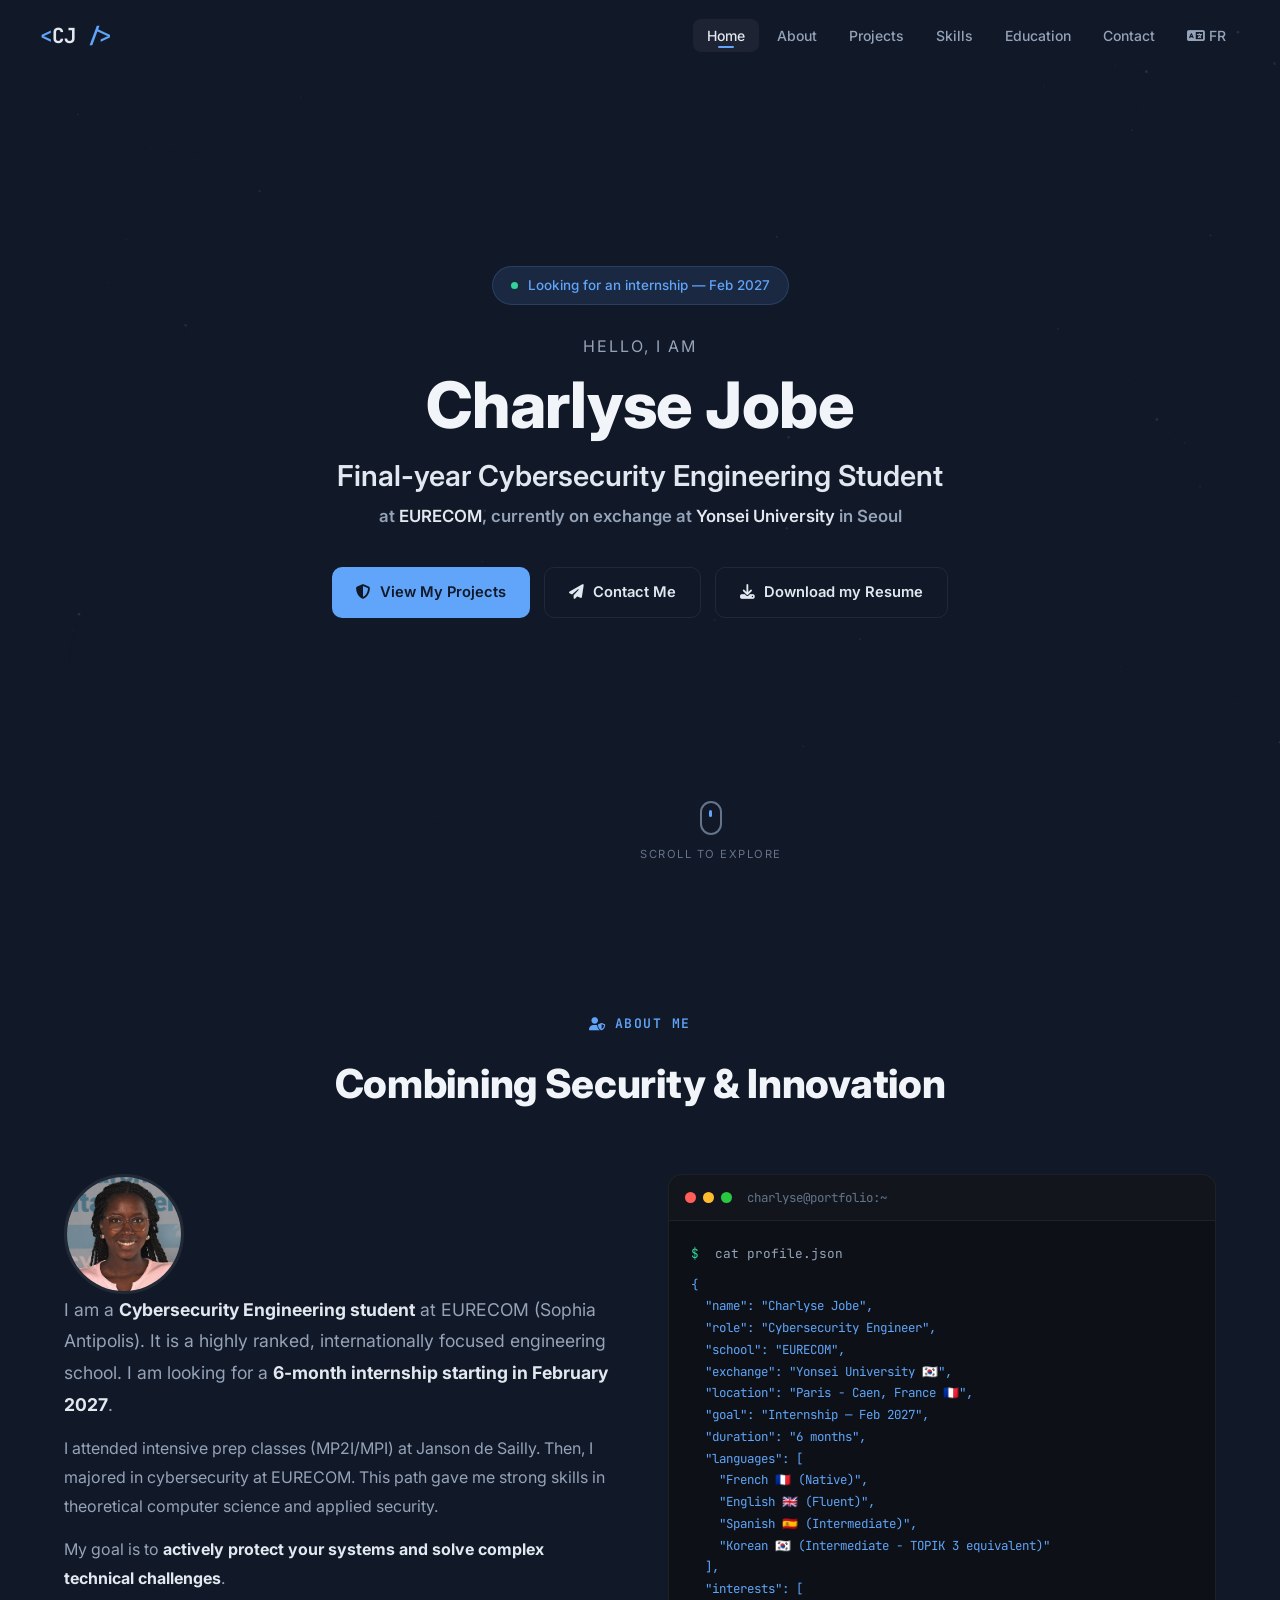
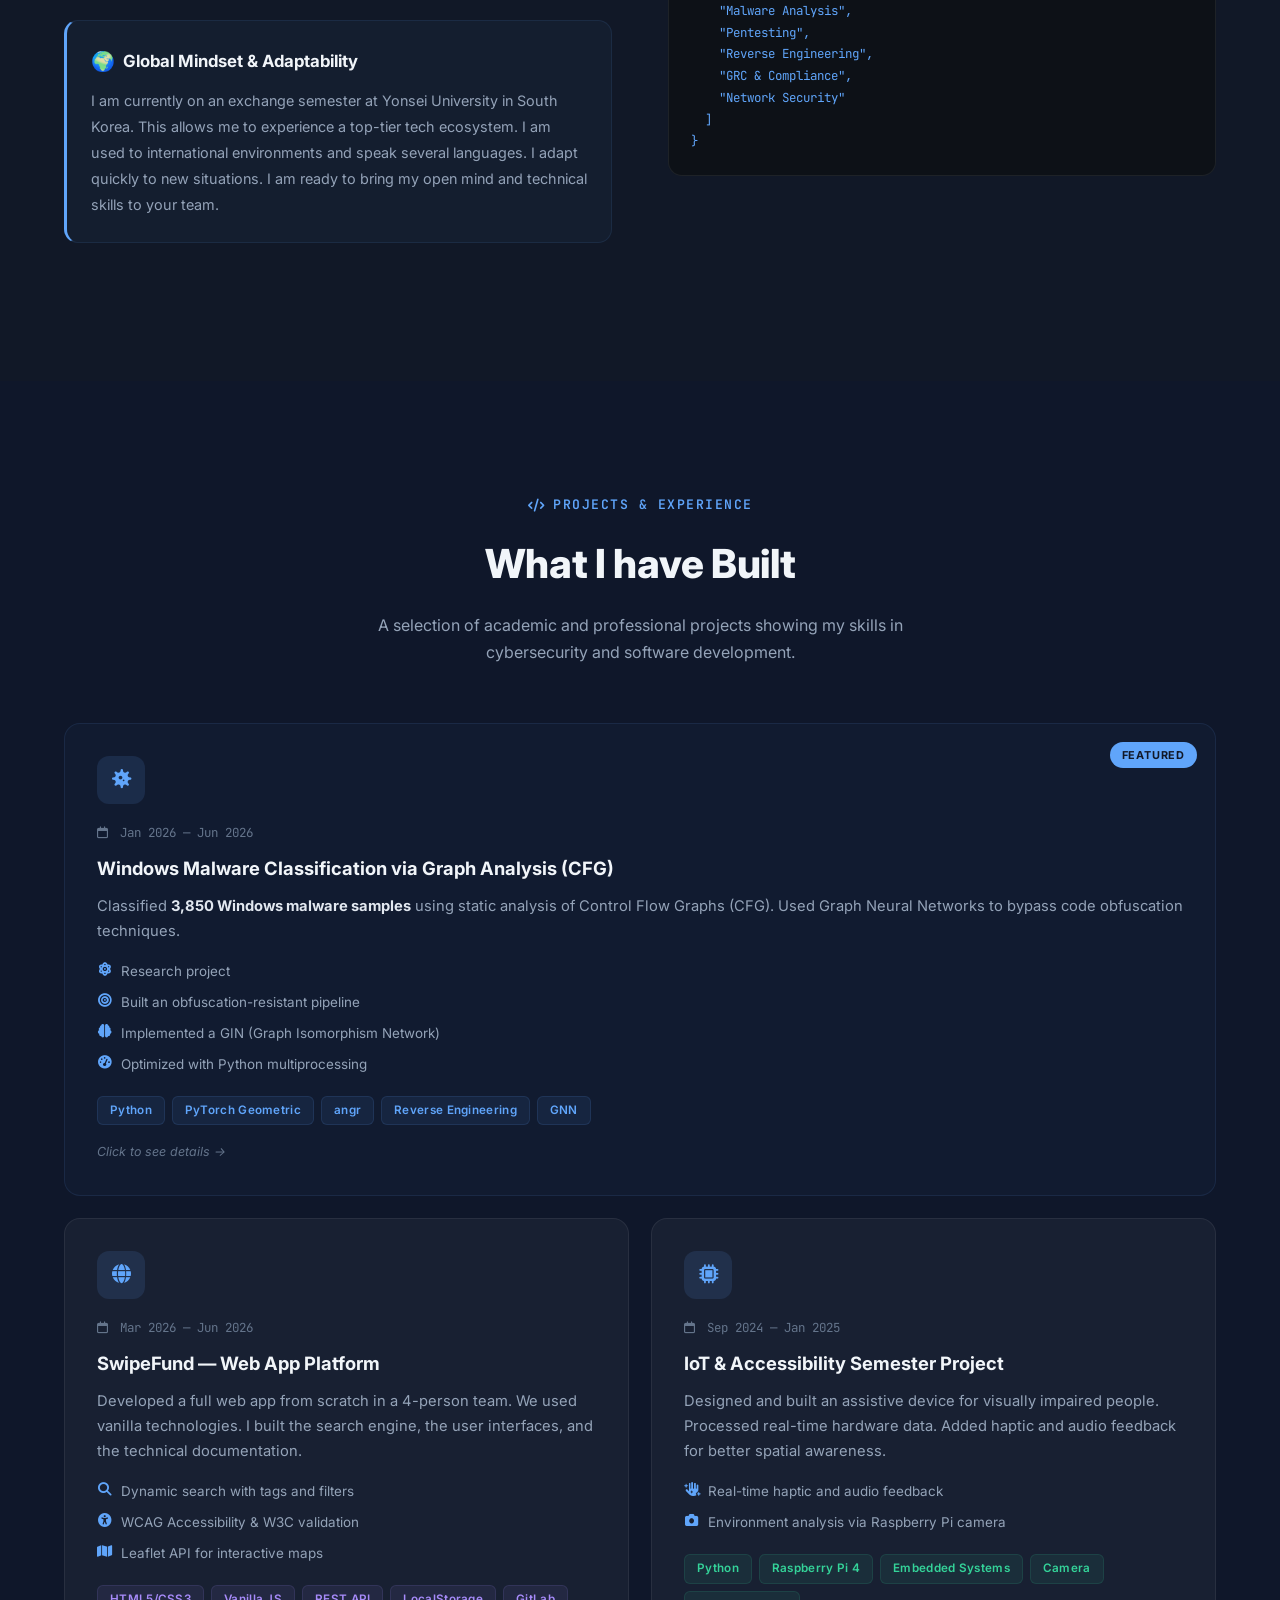
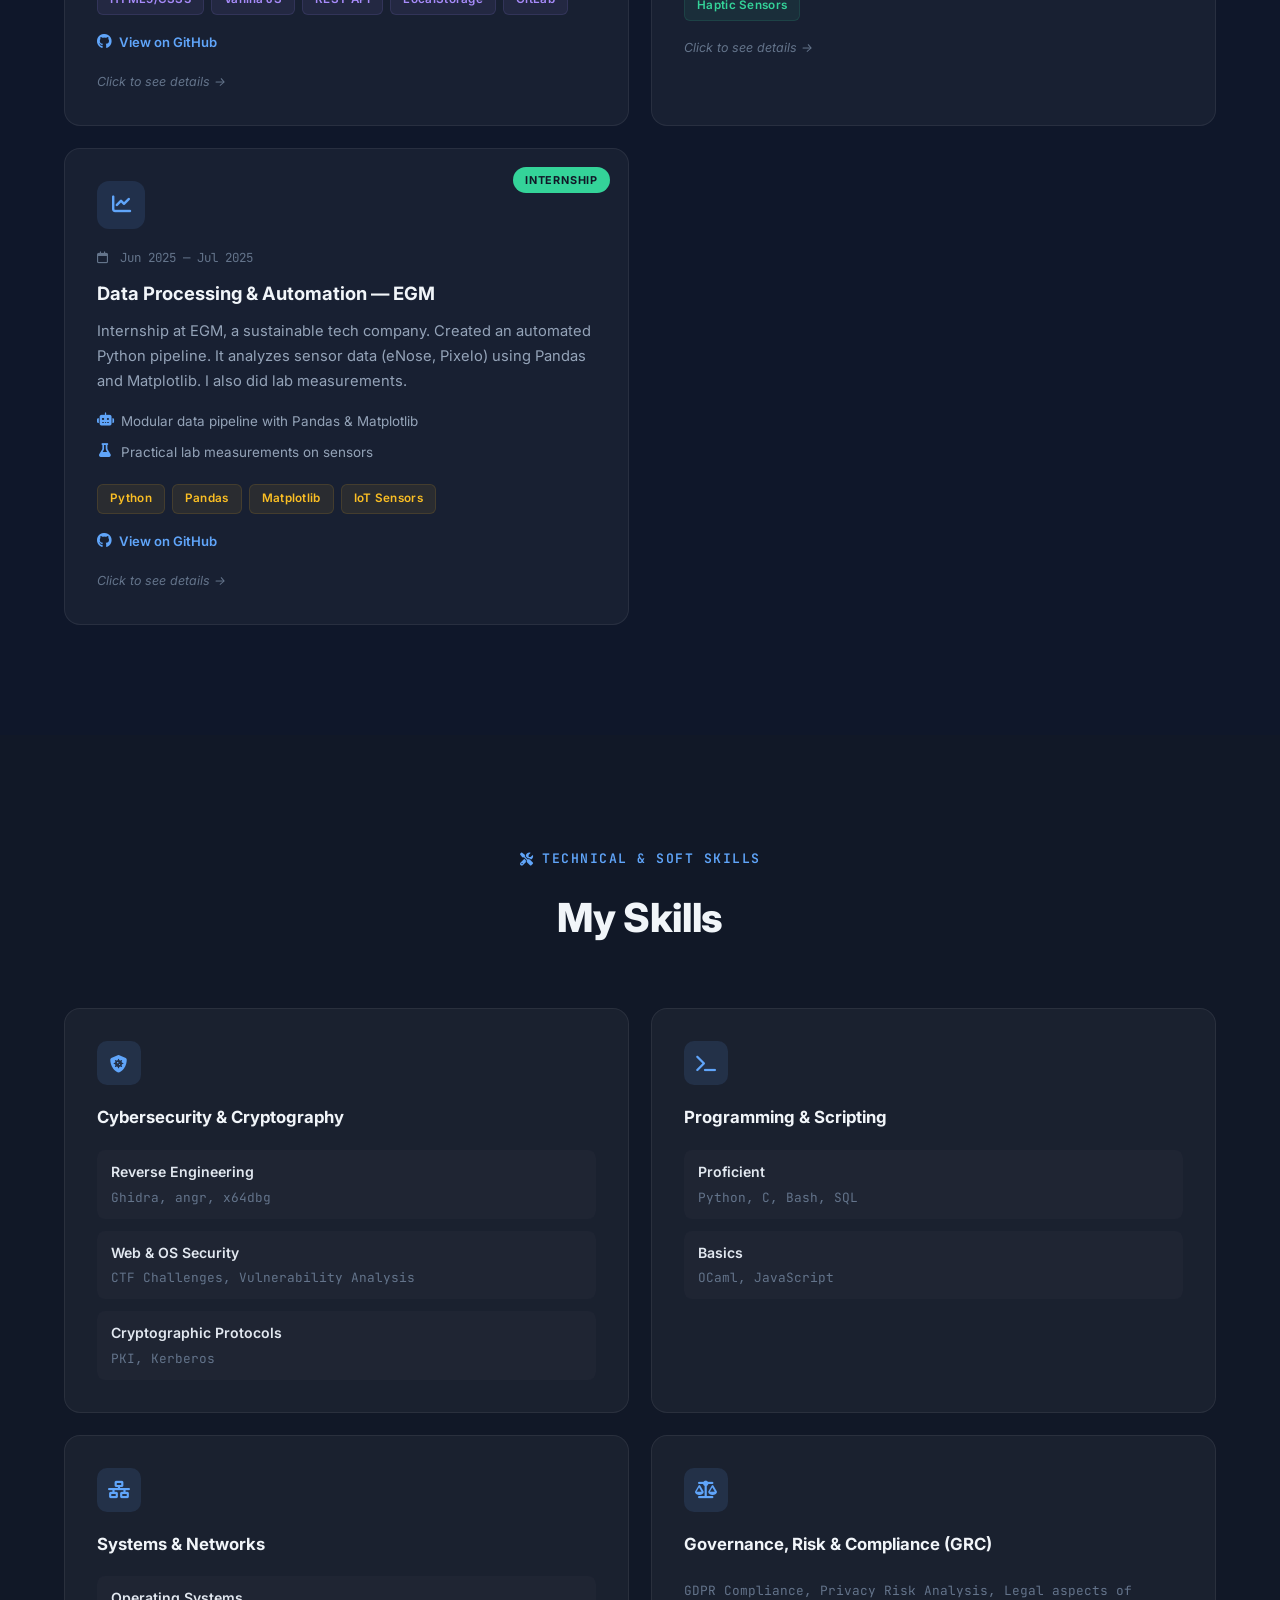
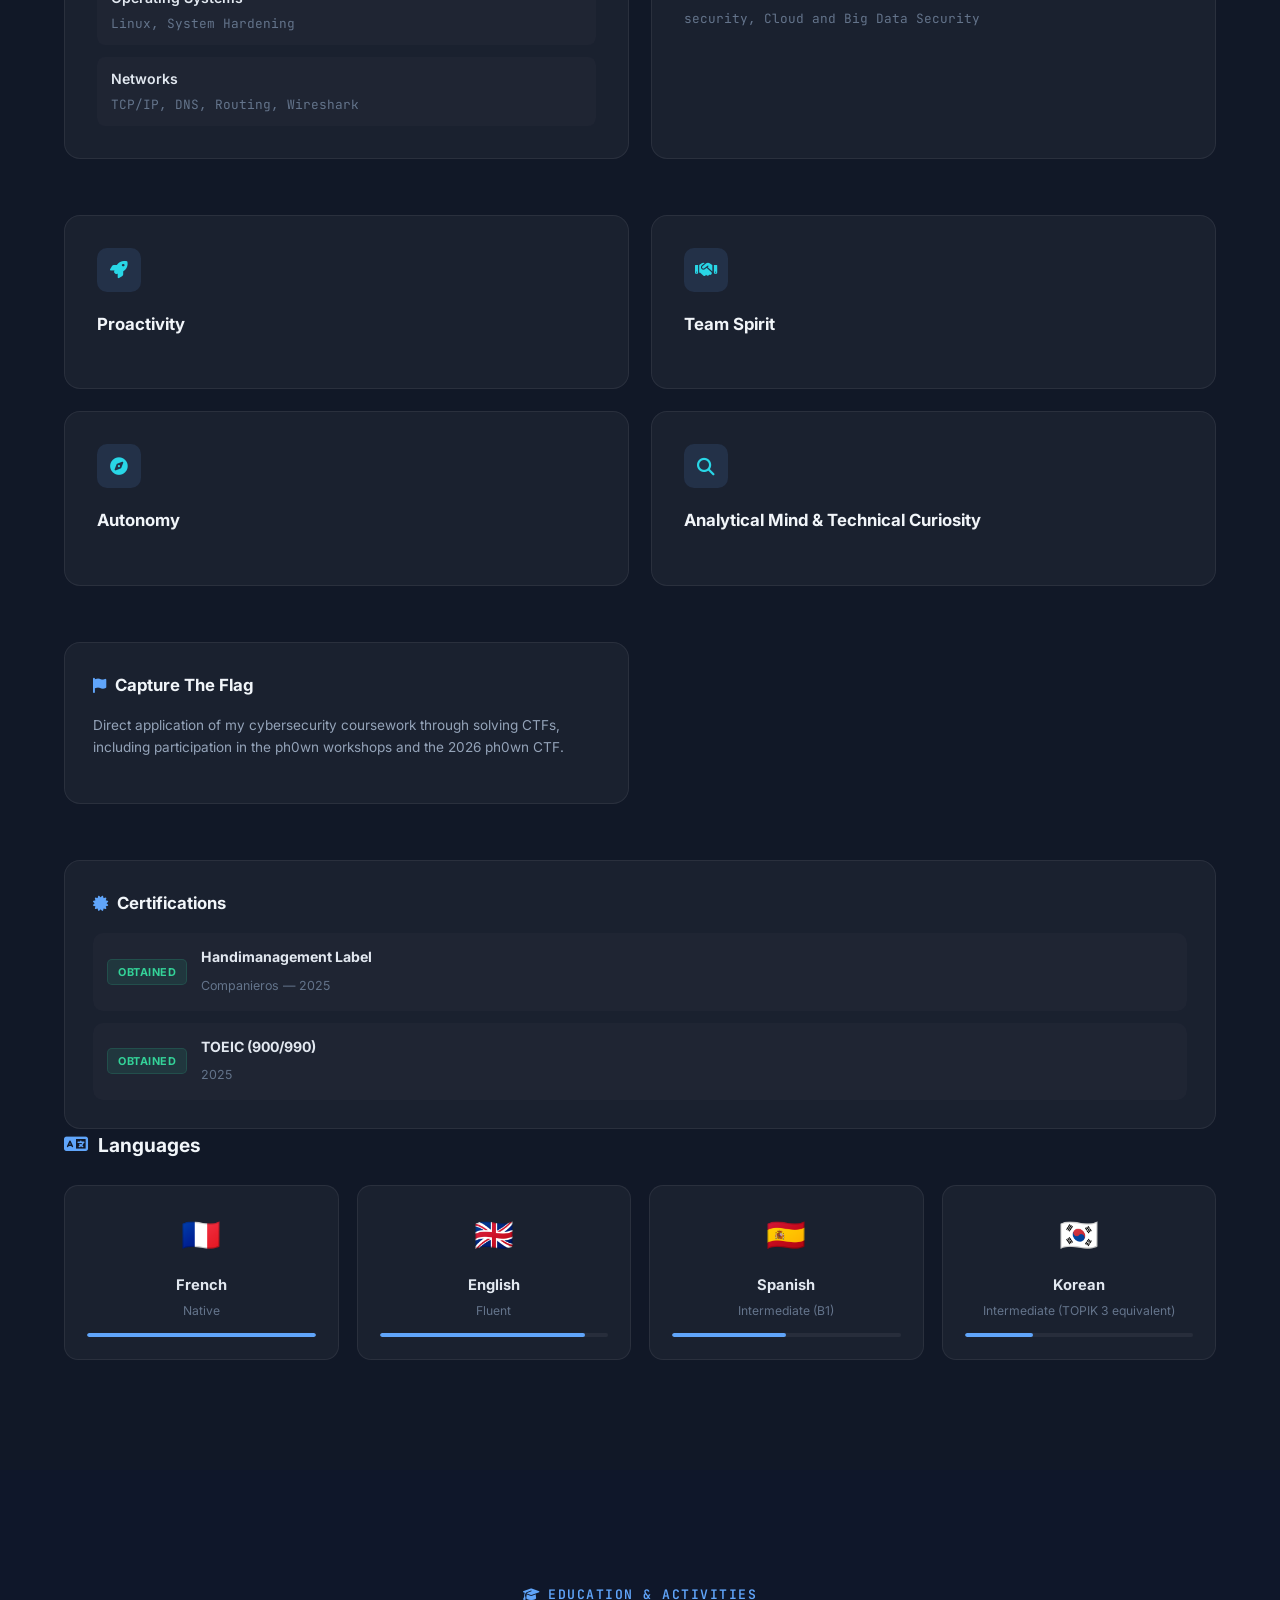
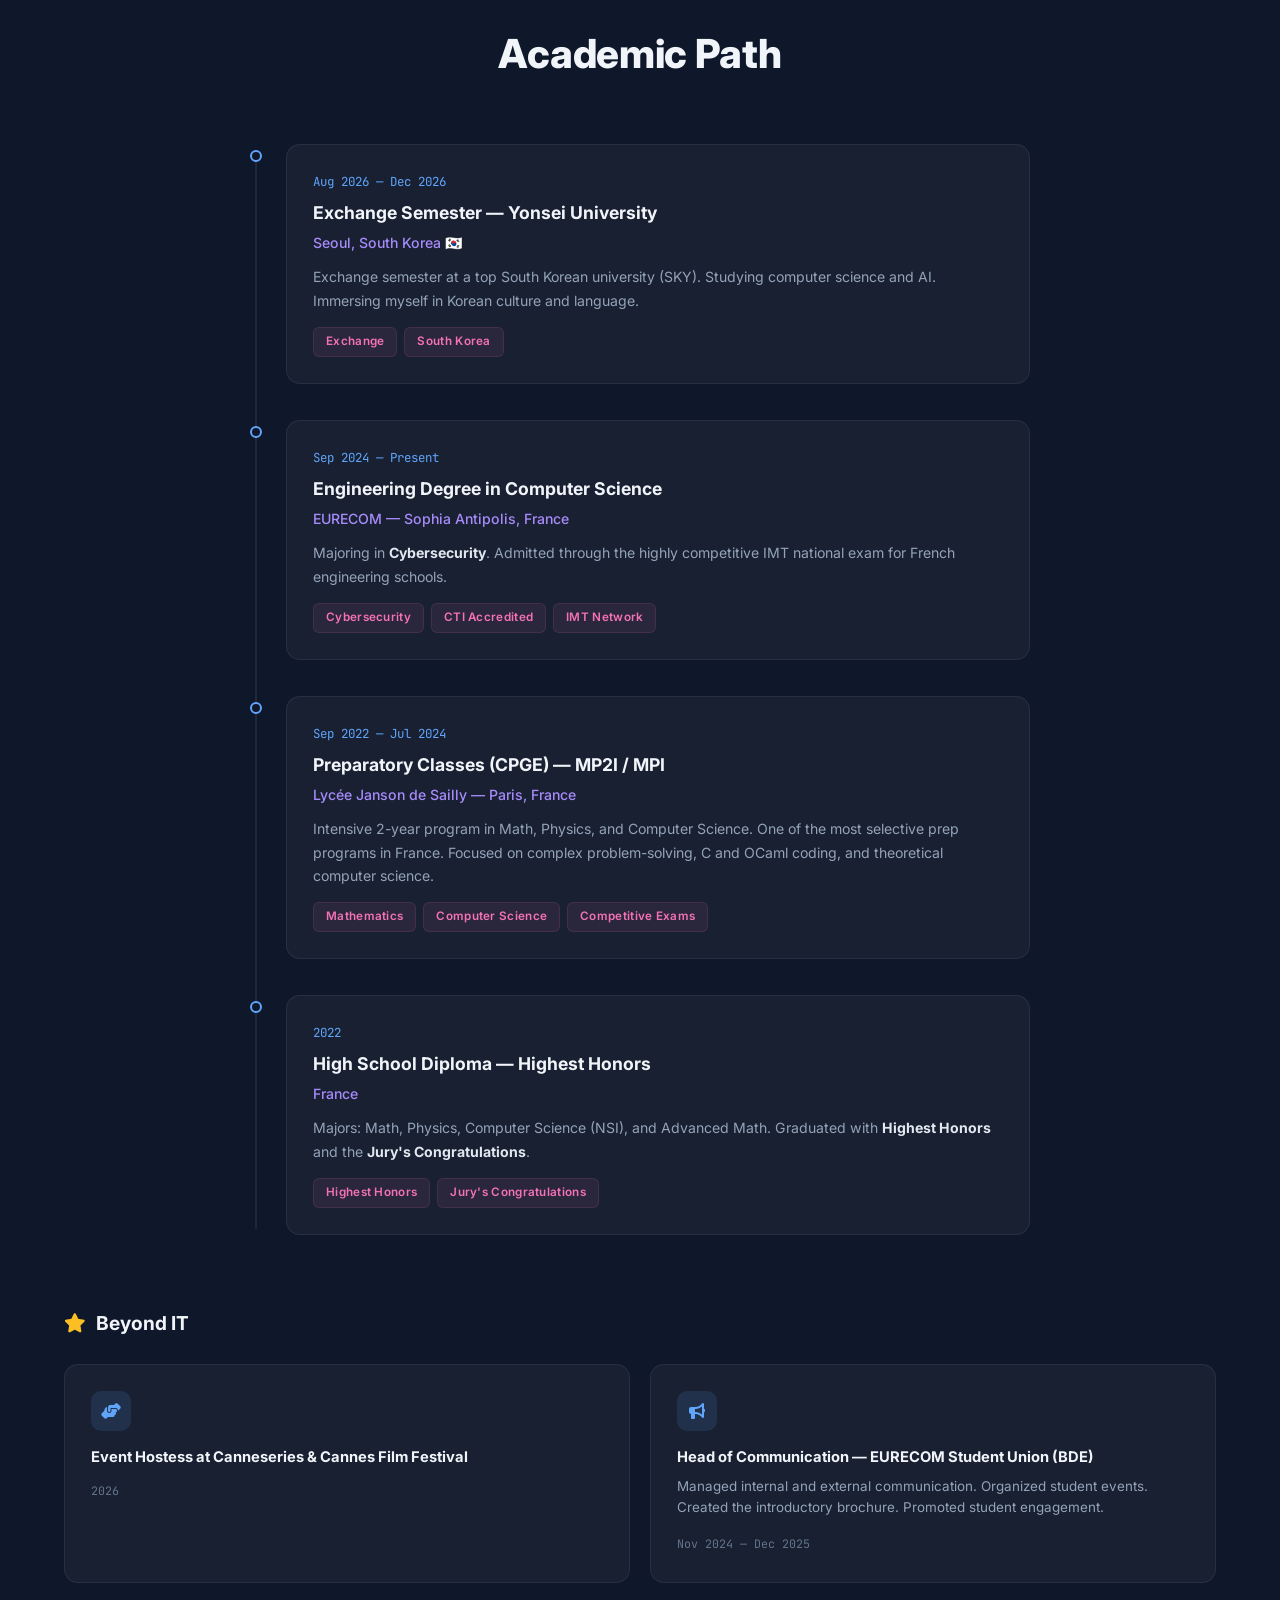
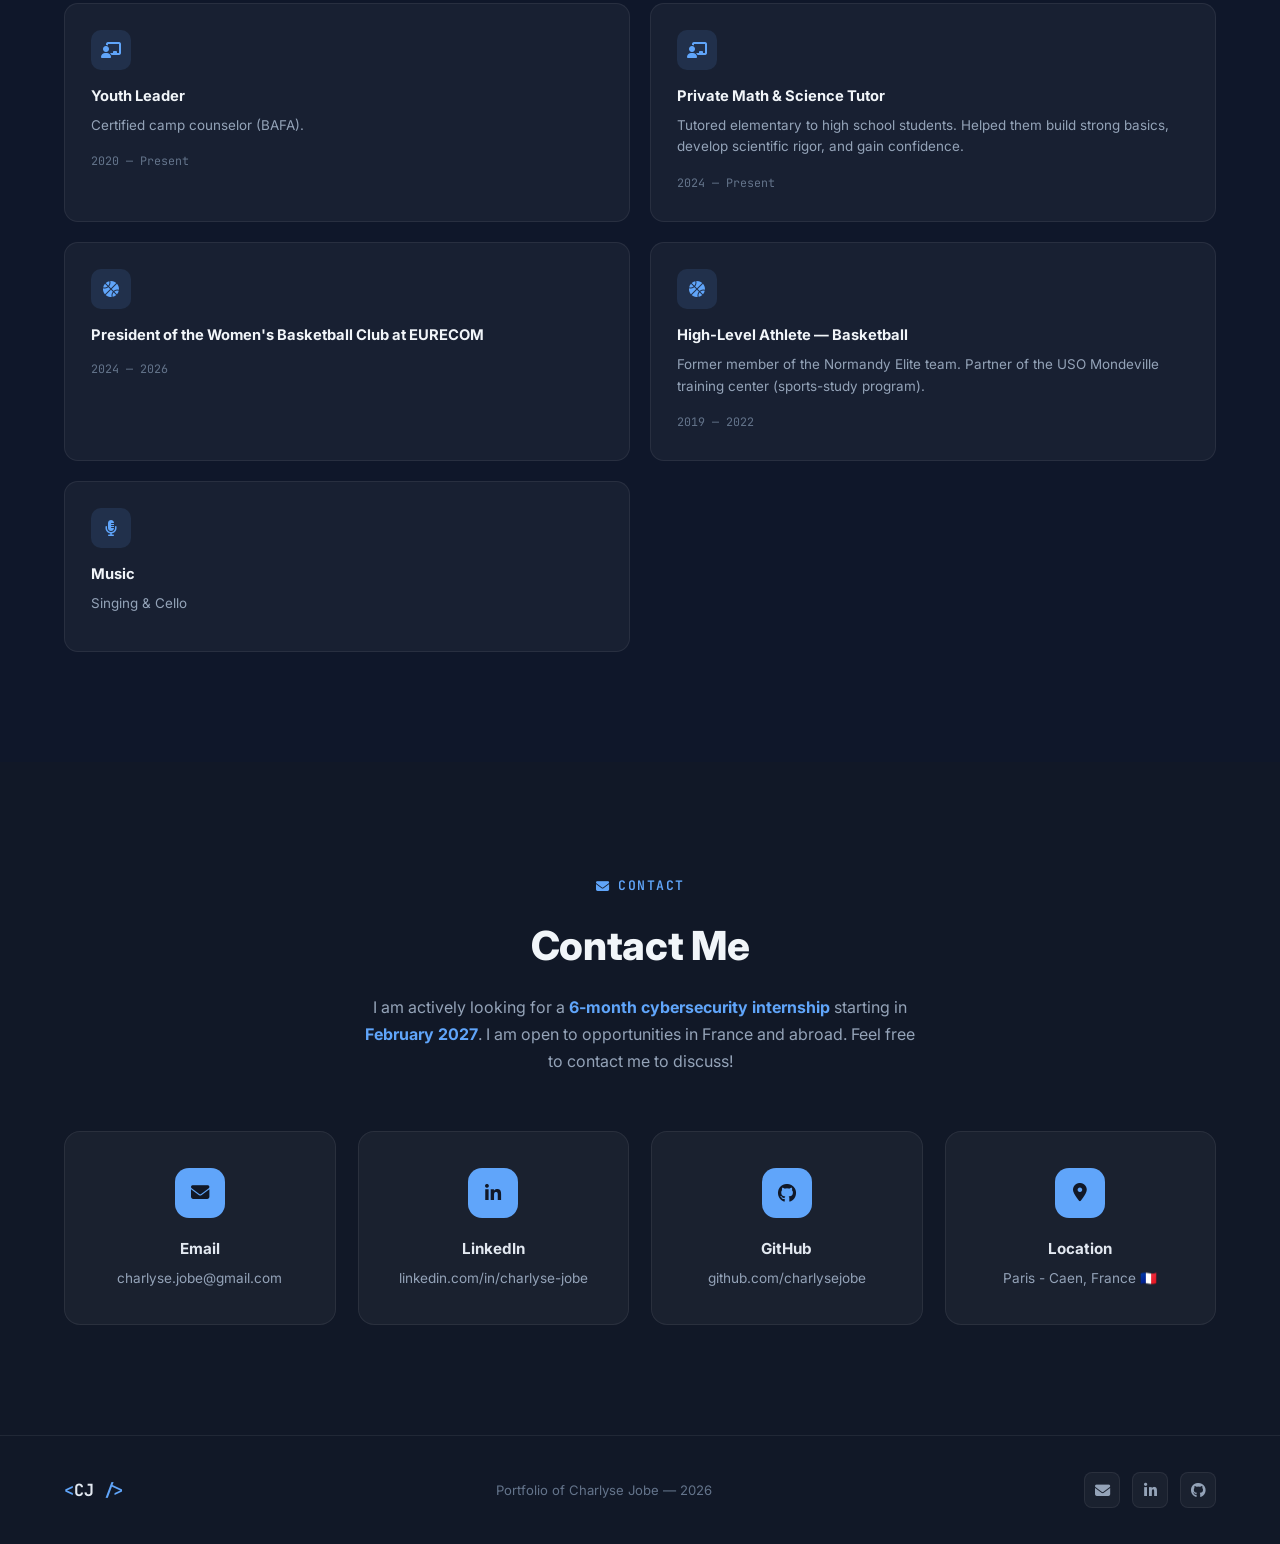
==== commit 41e6155d: "Update index-en.html" ====
--- a/index-en.html
+++ b/index-en.html
@@ -73,7 +73,7 @@
                     <i class="fas fa-paper-plane"></i>
                     Contact Me
                 </a>
-                <a href="./CV_Charlyse_JOBE_EN.pdf" target="_blank" class="btn btn-outline">
+                <a href="./Resume_Charlyse_JOBE.pdf" target="_blank" class="btn btn-outline">
                     <i class="fas fa-download"></i>
                     Download my Resume
                 </a>
